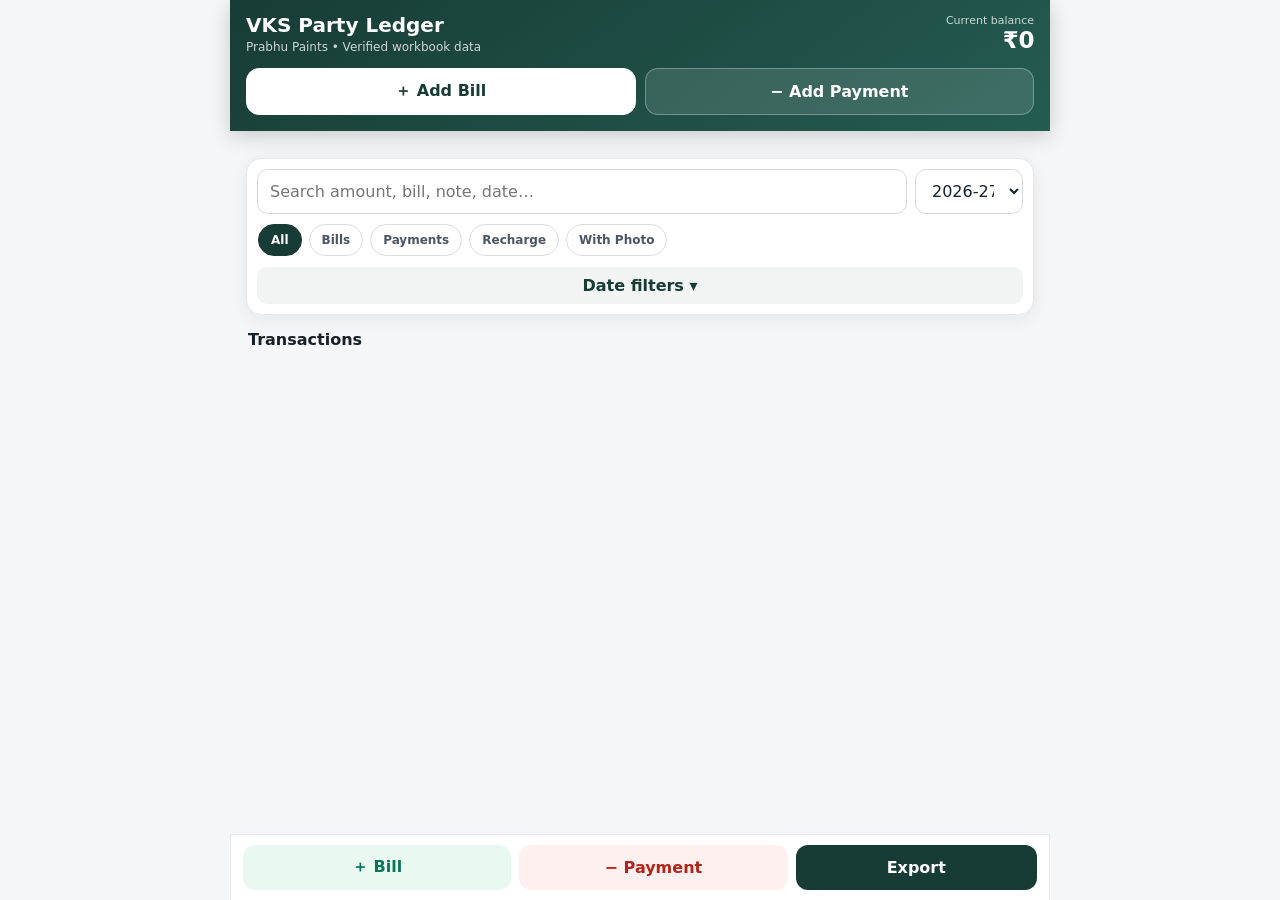
==== ledger-android/app/src/main/assets/index.html @ 8eecd275 "Add WhatsApp file export and automatic cloud backup UI" ====
<!doctype html>
<html>
<head>
<meta charset="utf-8">
<meta name="viewport" content="width=device-width,initial-scale=1,viewport-fit=cover,user-scalable=no">
<meta name="theme-color" content="#173c35">
<title>VKS Party Ledger</title>
<style>
:root{
  --brand:#173c35;--brand2:#245c51;--gold:#c29445;--bg:#f5f6f7;--card:#fff;
  --ink:#18212a;--muted:#6b7280;--line:#e5e7eb;--green:#087f5b;--red:#c92a2a;
  --blue:#2563eb;--shadow:0 4px 18px rgba(15,23,42,.07)
}
*{box-sizing:border-box;-webkit-tap-highlight-color:transparent}
html,body{margin:0;min-height:100%;background:var(--bg);color:var(--ink);font-family:system-ui,-apple-system,"Segoe UI",Roboto,Arial,sans-serif}
button,input,select,textarea{font:inherit}
button{cursor:pointer}
.app{max-width:820px;margin:0 auto;padding-bottom:92px}
.hero{position:sticky;top:0;z-index:15;background:linear-gradient(145deg,var(--brand),var(--brand2));color:#fff;padding:calc(14px + env(safe-area-inset-top)) 16px 16px;box-shadow:0 5px 20px rgba(0,0,0,.18)}
.heroTop{display:flex;justify-content:space-between;align-items:flex-start;gap:12px}
.brand{font-weight:800;font-size:20px;line-height:1.15}
.sub{font-size:12px;opacity:.78;margin-top:3px}
.heroBal{text-align:right}
.heroBal small{display:block;opacity:.76;font-size:11px}
.heroBal b{font-size:23px;letter-spacing:-.4px}
.heroActions{display:grid;grid-template-columns:1fr 1fr;gap:9px;margin-top:14px}
.quick{border:1px solid rgba(255,255,255,.3);background:rgba(255,255,255,.12);color:#fff;border-radius:13px;padding:12px;font-weight:800}
.quick.primary{background:#fff;color:var(--brand);border-color:#fff}
.main{padding:12px}
.stats{display:grid;grid-template-columns:repeat(4,1fr);gap:8px;margin-bottom:11px}
.stat{background:var(--card);border:1px solid var(--line);border-radius:14px;padding:10px;box-shadow:var(--shadow);min-width:0}
.stat small{display:block;color:var(--muted);font-size:10px;white-space:nowrap}
.stat b{display:block;margin-top:5px;font-size:14px;overflow:hidden;text-overflow:ellipsis}
.credit{color:var(--green)!important}.debit{color:var(--red)!important}
.searchBox{background:var(--card);border:1px solid var(--line);border-radius:15px;padding:10px;box-shadow:var(--shadow)}
.searchRow{display:grid;grid-template-columns:1fr 108px;gap:8px}
.input,select.input{width:100%;border:1px solid #d5d9df;background:#fff;color:var(--ink);border-radius:11px;padding:11px 12px;outline:none;min-height:44px}
.input:focus{border-color:var(--brand2);box-shadow:0 0 0 3px rgba(36,92,81,.09)}
.chips{display:flex;gap:7px;overflow:auto;padding:10px 1px 2px;scrollbar-width:none}
.chips::-webkit-scrollbar{display:none}
.chip{border:1px solid #d8dde3;background:#fff;color:#4b5563;border-radius:999px;padding:8px 12px;white-space:nowrap;font-size:12px;font-weight:700}
.chip.active{background:var(--brand);border-color:var(--brand);color:#fff}
.filterToggle{width:100%;margin-top:9px;border:0;background:#f1f4f3;color:var(--brand);padding:9px;border-radius:10px;font-weight:750}
.advanced{display:none;padding-top:9px}
.advanced.show{display:block}
.grid2{display:grid;grid-template-columns:1fr 1fr;gap:8px}
.filterFoot{display:flex;justify-content:space-between;align-items:center;margin-top:8px}
.linkBtn{border:0;background:transparent;color:var(--brand);font-weight:800;padding:6px 2px}
.sectionHead{display:flex;justify-content:space-between;align-items:end;margin:15px 2px 7px}
.sectionHead h2{margin:0;font-size:16px}
.sectionHead small{color:var(--muted)}
.entry{background:var(--card);border:1px solid var(--line);border-radius:16px;padding:13px;margin:8px 0;box-shadow:var(--shadow)}
.entryTop{display:flex;justify-content:space-between;gap:10px;align-items:flex-start}
.date{font-weight:800;font-size:13px}
.amount{font-size:18px;font-weight:900;white-space:nowrap}
.part{font-weight:750;font-size:15px;margin:7px 0 5px;word-break:break-word}
.meta{color:var(--muted);font-size:12px;line-height:1.45}
.entryFoot{display:flex;justify-content:space-between;align-items:center;gap:8px;margin-top:9px}
.badges{display:flex;gap:5px;flex-wrap:wrap}
.badge{display:inline-block;padding:4px 7px;border-radius:999px;background:#eef1f4;color:#55606c;font-size:10px;font-weight:800}
.badge.photo{background:#eef6ff;color:#1d4ed8}
.balance{font-size:12px;font-weight:850}
.entryActions{display:flex;gap:7px;margin-top:9px}
.smallBtn{flex:1;border:1px solid #d8dde3;background:#fff;border-radius:10px;padding:8px 9px;font-size:12px;font-weight:800;color:#374151}
.thumbWrap{margin-top:8px}
.thumb{display:block;width:88px;height:72px;object-fit:cover;border-radius:11px;border:1px solid var(--line)}
.empty{text-align:center;padding:38px 18px;color:var(--muted);background:#fff;border:1px dashed #d3d8de;border-radius:15px;margin-top:10px}
.bottomBar{position:fixed;z-index:20;left:50%;transform:translateX(-50%);bottom:0;width:min(820px,100%);display:grid;grid-template-columns:1fr 1fr .9fr;gap:8px;padding:10px 12px calc(10px + env(safe-area-inset-bottom));background:rgba(255,255,255,.96);backdrop-filter:blur(10px);border-top:1px solid var(--line)}
.bottomBtn{border:0;border-radius:12px;padding:12px 8px;font-weight:850}
.bottomBtn.bill{background:#eaf8f2;color:#067657}.bottomBtn.pay{background:#fff0f0;color:#b42318}.bottomBtn.tools{background:var(--brand);color:#fff}
.sheetBack{position:fixed;inset:0;background:rgba(0,0,0,.48);display:none;align-items:flex-end;z-index:40}
.sheetBack.show{display:flex}
.sheet{width:100%;max-width:620px;margin:0 auto;background:#fff;border-radius:22px 22px 0 0;max-height:92vh;overflow:auto;padding:16px 16px calc(18px + env(safe-area-inset-bottom))}
.sheetHandle{width:42px;height:5px;border-radius:999px;background:#d8dde3;margin:0 auto 12px}
.sheet h2{font-size:18px;margin:0 0 4px}.sheet p{margin:0 0 10px;color:var(--muted);font-size:12px}
label{display:block;margin:10px 0 5px;color:var(--muted);font-size:12px;font-weight:700}
.typeTabs{display:grid;grid-template-columns:repeat(4,1fr);gap:6px;margin:7px 0 2px}
.typeTab{border:1px solid #d8dde3;background:#fff;border-radius:10px;padding:9px 4px;font-size:11px;font-weight:800}
.typeTab.active{background:var(--brand);color:#fff;border-color:var(--brand)}
.photoZone{border:1px dashed #bfc8d1;border-radius:13px;padding:11px;background:#fafbfc;margin-top:5px}
.preview{display:flex;align-items:center;gap:10px;margin-top:8px}
.preview img{width:86px;height:70px;object-fit:cover;border-radius:10px}
.notice{background:#fff8dd;border:1px solid #f3dc91;color:#6b5a1b;border-radius:11px;padding:9px;font-size:11px;line-height:1.4;margin-top:10px}
.actions{display:grid;grid-template-columns:1fr 1fr;gap:8px;margin-top:14px}
.btn{border:0;border-radius:11px;padding:12px;font-weight:850}
.btn.primary{background:var(--brand);color:#fff}.btn.secondary{background:#eef2f1;color:var(--brand)}.btn.danger{background:#fff0f0;color:#b42318}
.toolGrid{display:grid;grid-template-columns:1fr 1fr;gap:9px;margin-top:12px}
.tool{border:1px solid var(--line);background:#fff;border-radius:14px;padding:13px;text-align:left}
.tool b{display:block;font-size:13px}.tool span{display:block;color:var(--muted);font-size:11px;margin-top:3px;line-height:1.35}
.photoViewer{position:fixed;inset:0;background:#000e;z-index:60;display:none;align-items:center;justify-content:center;padding:18px}
.photoViewer.show{display:flex}.photoViewer img{max-width:100%;max-height:88vh;border-radius:12px}.photoClose{position:absolute;right:14px;top:calc(14px + env(safe-area-inset-top));width:42px;height:42px;border-radius:50%;border:0;background:#fff;color:#111;font-size:20px}
.toast{position:fixed;z-index:80;left:50%;transform:translateX(-50%);bottom:90px;background:#111;color:#fff;border-radius:999px;padding:10px 14px;font-size:12px;display:none;max-width:90%;text-align:center}
@media(max-width:520px){.stats{grid-template-columns:1fr 1fr}.stat b{font-size:15px}.searchRow{grid-template-columns:1fr 102px}.typeTabs{grid-template-columns:1fr 1fr}}
@media(min-width:700px){.main{padding:16px}.sheetBack{align-items:center;justify-content:center}.sheet{border-radius:22px;max-height:86vh}.bottomBar{border-left:1px solid var(--line);border-right:1px solid var(--line)}}
@media print{
  .heroActions,.searchBox,.bottomBar,.entryActions,.thumbWrap,.sectionHead small{display:none!important}
  .hero{position:static;box-shadow:none;background:#fff;color:#000;padding:8px 0}
  .app{max-width:none;padding:0}.main{padding:0}.entry{box-shadow:none;break-inside:avoid}
  body{background:#fff}
}
</style>
</head>
<body>
<div class="app">
  <header class="hero">
    <div class="heroTop">
      <div><div class="brand">VKS Party Ledger</div><div class="sub">Prabhu Paints • Verified workbook data</div></div>
      <div class="heroBal"><small id="balanceLabel">Current balance</small><b id="heroBalance">₹0</b></div>
    </div>
    <div class="heroActions">
      <button class="quick primary" onclick="openAdd('bill')">＋ Add Bill</button>
      <button class="quick" onclick="openAdd('payment')">− Add Payment</button>
    </div>
  </header>

  <main class="main">
    <div class="stats" id="stats"></div>

    <section class="searchBox">
      <div class="searchRow">
        <input id="q" class="input" placeholder="Search amount, bill, note, date…">
        <select id="fy" class="input"></select>
      </div>
      <div class="chips" id="chips">
        <button class="chip active" data-type="all">All</button>
        <button class="chip" data-type="bill">Bills</button>
        <button class="chip" data-type="payment">Payments</button>
        <button class="chip" data-type="recharge">Recharge</button>
        <button class="chip" data-type="photos">With Photo</button>
      </div>
      <button class="filterToggle" onclick="toggleAdvanced()">Date filters ▾</button>
      <div class="advanced" id="advanced">
        <div class="grid2">
          <div><label>From date</label><input id="fromDate" class="input" type="date"></div>
          <div><label>To date</label><input id="toDate" class="input" type="date"></div>
        </div>
        <div class="filterFoot"><span class="meta">Filters affect CSV, PDF and Share Summary.</span><button class="linkBtn" onclick="clearFilters()">Clear</button></div>
      </div>
    </section>

    <div class="sectionHead"><h2>Transactions</h2><small id="resultCount"></small></div>
    <div id="list"></div>
  </main>
</div>

<nav class="bottomBar">
  <button class="bottomBtn bill" onclick="openAdd('bill')">＋ Bill</button>
  <button class="bottomBtn pay" onclick="openAdd('payment')">− Payment</button>
  <button class="bottomBtn tools" onclick="openTools()">Export</button>
</nav>

<div class="sheetBack" id="entryBack" onclick="backdropClose(event,'entryBack')">
  <div class="sheet">
    <div class="sheetHandle"></div>
    <h2 id="entryTitle">Add transaction</h2>
    <p id="entrySub">Create a new ledger entry and optionally attach a bill/payment image.</p>

    <div id="typeTabs" class="typeTabs">
      <button class="typeTab active" data-entrytype="bill" onclick="setEntryType('bill')">Bill / Credit</button>
      <button class="typeTab" data-entrytype="payment" onclick="setEntryType('payment')">Payment / Debit</button>
      <button class="typeTab" data-entrytype="recharge" onclick="setEntryType('recharge')">Recharge</button>
      <button class="typeTab" data-entrytype="other" onclick="setEntryType('other')">Other</button>
    </div>

    <div class="grid2">
      <div><label>Date</label><input id="mdate" class="input" type="date"></div>
      <div><label>Financial year</label><select id="mfy" class="input"><option>2024-25</option><option>2025-26</option><option>2026-27</option></select></div>
    </div>
    <label>Amount ₹</label><input id="mamount" class="input" inputmode="decimal" type="number" step="0.01" placeholder="0.00">
    <label>Particular / description</label><input id="mpart" class="input" placeholder="Example: Bill, Payment, Recharge">
    <div id="otherDirection" style="display:none">
      <label>Other entry is</label>
      <select id="mdir" class="input"><option value="credit">Credit / receivable</option><option value="debit">Debit / payment</option></select>
    </div>
    <label>Notes</label><textarea id="mnotes" class="input" rows="2" placeholder="Optional details"></textarea>
    <label>Bill / payment picture</label>
    <div class="photoZone">
      <input id="mphoto" type="file" accept="image/*" capture="environment">
      <div class="meta">Take a photo or choose from gallery. The image stays linked to this transaction.</div>
      <div id="photoPreview"></div>
    </div>
    <div class="notice" id="sourceNotice">Imported workbook rows stay read-only. You can attach or replace their picture without changing source amounts.</div>
    <div class="actions" id="entryActions">
      <button class="btn secondary" onclick="closeEntry()">Cancel</button>
      <button class="btn primary" onclick="saveEntry()">Save</button>
    </div>
    <button id="deleteBtn" class="btn danger" style="width:100%;margin-top:8px;display:none" onclick="deleteEntry()">Delete app-added entry</button>
  </div>
</div>

<div class="sheetBack" id="toolsBack" onclick="backdropClose(event,'toolsBack')">
  <div class="sheet">
    <div class="sheetHandle"></div>
    <h2>Backup & Export</h2>
    <p>Exports use Android's native save dialog, so you choose exactly where the file is stored.</p>
    <div id="cloudCard" style="background:#eef7f3;border:1px solid #cde5da;border-radius:14px;padding:12px;margin-top:11px">
      <div style="display:flex;justify-content:space-between;gap:10px;align-items:center">
        <div><b style="font-size:13px">Automatic Cloud Backup</b><div class="meta" id="cloudStatus">Checking cloud folder…</div></div>
        <span class="badge" id="cloudBadge">OFF</span>
      </div>
      <div class="actions" style="margin-top:9px">
        <button class="btn secondary" onclick="connectCloud()">Choose Cloud Folder</button>
        <button class="btn primary" onclick="cloudBackupNow()">Backup Now</button>
      </div>
      <div class="meta" style="margin-top:7px">Choose Google Drive, OneDrive, Dropbox, or another Android cloud provider. After setup, app-added entries and bill photos are backed up automatically.</div>
    </div>
    <div class="toolGrid">
      <button class="tool" onclick="exportBackup()"><b>Save JSON Backup</b><span>Save a complete local backup with pictures.</span></button>
      <button class="tool" onclick="exportCsv()"><b>Save CSV</b><span>Current filtered ledger for Excel or Sheets.</span></button>
      <button class="tool" onclick="shareBackupWhatsApp()"><b>WhatsApp Backup</b><span>Send the JSON backup as a WhatsApp file attachment.</span></button>
      <button class="tool" onclick="shareCsvWhatsApp()"><b>WhatsApp CSV</b><span>Send the filtered ledger as a CSV attachment.</span></button>
      <button class="tool" onclick="restoreBackup()"><b>Restore Backup</b><span>Restore user-added entries and pictures from JSON.</span></button>
      <button class="tool" onclick="printLedger()"><b>Print / Save PDF</b><span>Android print dialog; choose “Save as PDF”.</span></button>
      <button class="tool" onclick="shareSummaryWhatsApp()"><b>WhatsApp Summary</b><span>Send current ledger totals directly to WhatsApp.</span></button>
      <button class="tool" onclick="shareSummary()"><b>Android Share</b><span>Share current totals through any supported app.</span></button>
      <button class="tool" onclick="showIssues()"><b>Data Flags</b><span>Review blank or questionable source dates.</span></button>
    </div>
    <button class="btn secondary" style="width:100%;margin-top:12px" onclick="closeTools()">Close</button>
  </div>
</div>

<div class="photoViewer" id="photoViewer" onclick="closePhoto()"><button class="photoClose" onclick="closePhoto()">×</button><img id="fullPhoto"></div>
<div class="toast" id="toast"></div>
<input id="backupInput" type="file" accept=".json,application/json" style="display:none">

<script src="ledger_data.js"></script>
<script>
var KEY='vks_user_entries_v2', OLD_KEY='vks_user_entries_v1', IMG='vks_images_v1';
var activeType='all', editId=null, entryType='bill', pendingPhoto=null;

function safeParse(s,fallback){try{return JSON.parse(s)}catch(e){return fallback}}
function migrate(){
  if(!localStorage.getItem(KEY) && localStorage.getItem(OLD_KEY)){
    var old=safeParse(localStorage.getItem(OLD_KEY),[]);
    for(var i=0;i<old.length;i++){if(!old[i].createdAt)old[i].createdAt=Date.now()+i}
    localStorage.setItem(KEY,JSON.stringify(old));
  }
}
function user(){return safeParse(localStorage.getItem(KEY),[])}
function saveUser(x){localStorage.setItem(KEY,JSON.stringify(x));scheduleCloudBackup()}
function imgs(){return safeParse(localStorage.getItem(IMG),{})}
function saveImgs(x){try{localStorage.setItem(IMG,JSON.stringify(x));scheduleCloudBackup();return true}catch(e){notify('Photo storage is full. Export a backup, then remove older pictures.');return false}}
function money(n){return n==null?'—':'₹'+Number(n).toLocaleString('en-IN',{minimumFractionDigits:0,maximumFractionDigits:2})}
function today(){return new Date().toISOString().slice(0,10)}
function esc(s){return String(s||'').replace(/[&<>"']/g,function(c){return {'&':'&amp;','<':'&lt;','>':'&gt;','"':'&quot;',"'":'&#39;'}[c]})}
function allWithBalances(){
  var out=SOURCE_LEDGER.slice();
  var u=user();
  var fys=['2024-25','2025-26','2026-27'];
  for(var f=0;f<fys.length;f++){
    var fyName=fys[f], base=0;
    for(var i=SOURCE_LEDGER.length-1;i>=0;i--){if(SOURCE_LEDGER[i].fy===fyName){base=Number(SOURCE_LEDGER[i].balance)||0;break}}
    var fyUsers=u.filter(function(x){return x.fy===fyName});
    for(var j=0;j<fyUsers.length;j++){
      var x=Object.assign({},fyUsers[j]);
      base += (Number(x.credit)||0)-(Number(x.debit)||0);
      x.balance=base;
      out.push(x);
    }
  }
  return out;
}
function classify(x){
  var p=(x.particular||'').toLowerCase();
  if(p.indexOf('recharge')>=0 || p.indexOf('recharg')>=0)return 'recharge';
  if(x.credit!=null && x.debit==null)return 'bill';
  if(x.debit!=null && x.credit==null)return 'payment';
  if(p.indexOf('payment')>=0 || p.indexOf('payement')>=0)return 'payment';
  if(p.indexOf('bill')>=0)return 'bill';
  return 'other';
}
function filtered(){
  var arr=allWithBalances(), f=fy.value, s=q.value.trim().toLowerCase(), from=fromDate.value, to=toDate.value, im=imgs();
  if(f!=='All')arr=arr.filter(function(x){return x.fy===f});
  if(activeType==='photos')arr=arr.filter(function(x){return !!im[x.id]});
  else if(activeType!=='all')arr=arr.filter(function(x){return classify(x)===activeType});
  if(s)arr=arr.filter(function(x){
    return ((x.date||'')+' '+(x.particular||'')+' '+(x.notes||'')+' '+(x.credit||'')+' '+(x.debit||'')+' '+(x.balance||'')).toLowerCase().indexOf(s)>=0
  });
  if(from)arr=arr.filter(function(x){return x.date && x.date>=from});
  if(to)arr=arr.filter(function(x){return x.date && x.date<=to});
  return arr;
}
function totals(arr){
  var cr=0,dr=0;
  for(var i=0;i<arr.length;i++){cr+=Number(arr[i].credit)||0;dr+=Number(arr[i].debit)||0}
  return {cr:cr,dr:dr,bal:cr-dr}
}
function currentFyBalance(fyName){
  var arr=allWithBalances().filter(function(x){return x.fy===fyName});
  if(!arr.length)return 0;
  return Number(arr[arr.length-1].balance)||0;
}
function init(){
  migrate();
  ['All','2026-27','2025-26','2024-25'].forEach(function(x){var o=document.createElement('option');o.textContent=x;fy.appendChild(o)});
  fy.value='2026-27';
  fy.onchange=render;q.oninput=render;fromDate.onchange=render;toDate.onchange=render;mphoto.onchange=readPhoto;
  document.querySelectorAll('.chip').forEach(function(b){b.onclick=function(){activeType=b.getAttribute('data-type');document.querySelectorAll('.chip').forEach(function(x){x.classList.remove('active')});b.classList.add('active');render()}});
  backupInput.onchange=function(e){var file=e.target.files[0];if(!file)return;var r=new FileReader();r.onload=function(){restoreBackupFromNative(r.result)};r.readAsText(file)};
  render();updateCloudStatus();
}
function render(){
  var arr=filtered(), t=totals(arr), selected=fy.value, current= selected==='All' ? currentFyBalance('2026-27') : currentFyBalance(selected);
  heroBalance.textContent=money(current);balanceLabel.textContent=selected==='All'?'2026-27 current balance':selected+' current balance';
  stats.innerHTML=
    '<div class="stat"><small>Transactions</small><b>'+arr.length+'</b></div>'+
    '<div class="stat"><small>Credit</small><b class="credit">'+money(t.cr)+'</b></div>'+
    '<div class="stat"><small>Debit</small><b class="debit">'+money(t.dr)+'</b></div>'+
    '<div class="stat"><small>Filtered net</small><b>'+money(t.bal)+'</b></div>';
  resultCount.textContent=arr.length+' shown';
  var im=imgs();
  if(!arr.length){list.innerHTML='<div class="empty">No transactions match these filters.</div>';return}
  var html='';
  for(var i=arr.length-1;i>=0;i--){
    var x=arr[i], isCredit=x.credit!=null && x.debit==null, isDebit=x.debit!=null && x.credit==null;
    var amt=isCredit?Number(x.credit):isDebit?Number(x.debit):(Number(x.credit)||0)-(Number(x.debit)||0);
    var cls=isCredit?'credit':isDebit?'debit':'';
    var sign=isCredit?'+ ':isDebit?'− ':'';
    var hasPhoto=!!im[x.id], source=x.source==='Imported XLSX';
    html+='<article class="entry">'+
      '<div class="entryTop"><div><div class="date">'+esc(x.date||'Date not entered')+'</div><div class="meta">'+esc(classify(x).toUpperCase())+'</div></div><div class="amount '+cls+'">'+sign+money(Math.abs(amt))+'</div></div>'+
      '<div class="part">'+esc(x.particular)+'</div>'+
      (x.notes?'<div class="meta">'+esc(x.notes)+'</div>':'')+
      (hasPhoto?'<div class="thumbWrap"><img class="thumb" src="'+im[x.id]+'" onclick="openPhoto(this.src)"></div>':'')+
      '<div class="entryFoot"><div class="badges"><span class="badge">'+esc(x.fy)+'</span><span class="badge">'+(source?'SOURCE':'APP')+'</span>'+(hasPhoto?'<span class="badge photo">PHOTO</span>':'')+'</div><div class="balance">Bal '+money(x.balance)+'</div></div>'+
      '<div class="entryActions"><button class="smallBtn" onclick="openEntry(\''+x.id+'\')">'+(hasPhoto?'View / Edit':'Add photo / Details')+'</button></div>'+
      '</article>';
  }
  list.innerHTML=html;
}
function toggleAdvanced(){advanced.classList.toggle('show')}
function clearFilters(){q.value='';fromDate.value='';toDate.value='';activeType='all';document.querySelectorAll('.chip').forEach(function(x){x.classList.toggle('active',x.getAttribute('data-type')==='all')});render()}
function backdropClose(e,id){if(e.target.id===id){if(id==='entryBack')closeEntry();else closeTools()}}
function setEntryType(t){
  entryType=t;
  document.querySelectorAll('.typeTab').forEach(function(x){x.classList.toggle('active',x.getAttribute('data-entrytype')===t)});
  otherDirection.style.display=t==='other'?'block':'none';
  if(!editId){
    if(t==='bill')mpart.value='BILL';
    else if(t==='payment')mpart.value='PAYMENT';
    else if(t==='recharge')mpart.value='RECHARGE';
  }
}
function openAdd(t){
  editId=null;pendingPhoto=null;entryTitle.textContent=t==='payment'?'Add Payment':'Add Bill';entrySub.textContent='Create a new ledger entry and optionally attach a picture.';
  [mdate,mfy,mamount,mpart,mdir,mnotes].forEach(function(el){el.disabled=false});
  typeTabs.style.display='grid';deleteBtn.style.display='none';sourceNotice.style.display='none';
  mdate.value=today();mfy.value=fy.value==='All'?'2026-27':fy.value;mamount.value='';mnotes.value='';mphoto.value='';photoPreview.innerHTML='';
  setEntryType(t||'bill');
  entryBack.classList.add('show');
  setTimeout(function(){mamount.focus()},180);
}
function openEntry(id){
  var x=allWithBalances().find(function(z){return z.id===id});if(!x)return;
  editId=id;pendingPhoto=null;var source=x.source==='Imported XLSX';
  entryTitle.textContent=source?'Source transaction':'Edit transaction';
  entrySub.textContent=source?'Source amount/date are locked; picture can still be attached.':'Edit your app-added transaction.';
  mdate.value=x.date||'';mfy.value=x.fy;mamount.value=(x.credit!=null?x.credit:x.debit!=null?x.debit:'');mpart.value=x.particular||'';mnotes.value=x.notes||'';
  entryType=classify(x);if(entryType==='other')mdir.value=x.credit!=null?'credit':'debit';
  setEntryType(entryType);
  typeTabs.style.display=source?'none':'grid';
  [mdate,mfy,mamount,mpart,mdir,mnotes].forEach(function(el){el.disabled=source});
  deleteBtn.style.display=source?'none':'block';sourceNotice.style.display=source?'block':'none';
  mphoto.value='';
  var im=imgs()[id];
  photoPreview.innerHTML=im?'<div class="preview"><img src="'+im+'" onclick="openPhoto(this.src)"><button class="smallBtn" onclick="removePhoto()" type="button">Remove picture</button></div>':'';
  entryBack.classList.add('show');
}
function closeEntry(){entryBack.classList.remove('show');[mdate,mfy,mamount,mpart,mdir,mnotes].forEach(function(el){el.disabled=false})}
function readPhoto(e){var f=e.target.files[0];if(!f)return;var r=new FileReader();r.onload=function(){compress(r.result)};r.readAsDataURL(f)}
function compress(src){
  var im=new Image();im.onload=function(){
    var max=1100,scale=Math.min(1,max/Math.max(im.width,im.height)),c=document.createElement('canvas');
    c.width=Math.max(1,Math.round(im.width*scale));c.height=Math.max(1,Math.round(im.height*scale));c.getContext('2d').drawImage(im,0,0,c.width,c.height);
    pendingPhoto=c.toDataURL('image/jpeg',.7);
    photoPreview.innerHTML='<div class="preview"><img src="'+pendingPhoto+'" onclick="openPhoto(this.src)"><span class="meta">Ready to save</span></div>';
  };im.src=src
}
function removePhoto(){
  if(!editId){pendingPhoto=null;photoPreview.innerHTML='';mphoto.value='';return}
  if(!confirm('Remove the attached picture from this transaction?'))return;
  var m=imgs();delete m[editId];saveImgs(m);pendingPhoto=null;photoPreview.innerHTML='';mphoto.value='';render();notify('Picture removed');
}
function saveEntry(){
  var source=SOURCE_LEDGER.find(function(x){return x.id===editId});
  if(source){
    if(pendingPhoto){var sm=imgs();sm[source.id]=pendingPhoto;if(!saveImgs(sm))return}
    closeEntry();render();notify('Picture linked to source transaction');return
  }
  var amt=Number(mamount.value);
  if(!amt || amt<0){notify('Enter a valid amount');mamount.focus();return}
  var credit=null,debit=null;
  if(entryType==='bill')credit=amt;
  else if(entryType==='payment' || entryType==='recharge')debit=amt;
  else if(mdir.value==='credit')credit=amt; else debit=amt;
  var u=user(), id=editId || ('user-'+Date.now());
  var rec={id:id,fy:mfy.value,date:mdate.value,particular:mpart.value.trim()||(credit!=null?'BILL':'PAYMENT'),credit:credit,debit:debit,balance:null,notes:mnotes.value.trim(),sourceRow:null,source:'User entry',createdAt:Date.now()};
  var pos=u.findIndex(function(x){return x.id===id});if(pos>=0){rec.createdAt=u[pos].createdAt||Date.now();u[pos]=rec}else u.push(rec);
  saveUser(u);
  if(pendingPhoto){var m=imgs();m[id]=pendingPhoto;if(!saveImgs(m))return}
  closeEntry();render();notify(pos>=0?'Transaction updated':'Transaction added');
}
function deleteEntry(){
  if(!editId || !confirm('Delete this app-added transaction? This cannot be undone.'))return;
  var u=user().filter(function(x){return x.id!==editId});saveUser(u);var m=imgs();delete m[editId];saveImgs(m);closeEntry();render();notify('Transaction deleted')
}
function openTools(){toolsBack.classList.add('show');updateCloudStatus()}function closeTools(){toolsBack.classList.remove('show')}
function fileSave(content,mime,name){
  if(window.AndroidApp && AndroidApp.saveFile){AndroidApp.saveFile(content,mime,name);return}
  var blob=new Blob([content],{type:mime}),a=document.createElement('a');a.href=URL.createObjectURL(blob);a.download=name;a.click();setTimeout(function(){URL.revokeObjectURL(a.href)},1000)
}
function backupPayload(){
  return {app:'VKS Party Ledger',version:'1.3.0',exportedAt:new Date().toISOString(),sourceStats:SOURCE_STATS,userEntries:user(),images:imgs()}
}
function backupText(){return JSON.stringify(backupPayload(),null,2)}
function exportBackup(){
  fileSave(backupText(),'application/json','VKS_Ledger_Backup_'+today()+'.json');closeTools()
}
function csvCell(v){var s=String(v==null?'':v);return '"'+s.replace(/"/g,'""')+'"'}
function csvText(){
  var arr=filtered(), rows=[['Date','FY','Particular','Credit','Debit','Balance','Notes','Source']];
  for(var i=0;i<arr.length;i++){var x=arr[i];rows.push([x.date,x.fy,x.particular,x.credit,x.debit,x.balance,x.notes,x.source])}
  return '\uFEFF'+rows.map(function(r){return r.map(csvCell).join(',')}).join('\r\n')
}
function exportCsv(){
  fileSave(csvText(),'text/csv','VKS_Ledger_'+(fy.value==='All'?'All':fy.value)+'_'+today()+'.csv');closeTools()
}
function shareNativeFile(content,mime,name,whatsappOnly){
  if(window.AndroidApp&&AndroidApp.shareFile){AndroidApp.shareFile(content,mime,name,!!whatsappOnly);return true}
  return false
}
function shareBackupWhatsApp(){
  if(!shareNativeFile(backupText(),'application/json','VKS_Ledger_Backup_'+today()+'.json',true))notify('WhatsApp file sharing needs the Android APK');
  closeTools()
}
function shareCsvWhatsApp(){
  if(!shareNativeFile(csvText(),'text/csv','VKS_Ledger_'+(fy.value==='All'?'All':fy.value)+'_'+today()+'.csv',true))notify('WhatsApp file sharing needs the Android APK');
  closeTools()
}
function restoreBackup(){
  if(window.AndroidApp && AndroidApp.pickBackup){AndroidApp.pickBackup()}else backupInput.click();
  closeTools()
}
function restoreBackupFromNative(text){
  var p=safeParse(text,null);
  if(!p || !Array.isArray(p.userEntries)){notify('This is not a valid VKS Ledger backup');return}
  if(!confirm('Restore '+p.userEntries.length+' app-added transaction(s)? Current app-added data will be replaced.'))return;
  saveUser(p.userEntries);if(p.images && typeof p.images==='object')saveImgs(p.images);render();notify('Backup restored successfully')
}
function printLedger(){closeTools();setTimeout(function(){if(window.AndroidApp&&AndroidApp.printPage)AndroidApp.printPage();else window.print()},150)}
function summaryText(){
  var arr=filtered(),t=totals(arr),label=fy.value==='All'?'All years':fy.value;
  return 'VKS Party Ledger — '+label+'\nTransactions: '+arr.length+'\nCredit: '+money(t.cr)+'\nDebit: '+money(t.dr)+'\nNet: '+money(t.bal)+'\nCurrent balance: '+money(fy.value==='All'?currentFyBalance('2026-27'):currentFyBalance(fy.value))
}
function shareSummary(){
  var text=summaryText();
  if(window.AndroidApp&&AndroidApp.shareText)AndroidApp.shareText(text);else if(navigator.share)navigator.share({text:text});else notify(text);
  closeTools()
}
function shareSummaryWhatsApp(){
  var text=summaryText();
  if(window.AndroidApp&&AndroidApp.shareTextWhatsApp)AndroidApp.shareTextWhatsApp(text);else if(navigator.share)navigator.share({text:text});else notify(text);
  closeTools()
}
function cloudConnected(){
  try{return !!(window.AndroidApp&&AndroidApp.cloudFolderStatus&&AndroidApp.cloudFolderStatus())}catch(e){return false}
}
function updateCloudStatus(){
  var on=cloudConnected();
  if(typeof cloudStatus!=='undefined'){cloudStatus.textContent=on?'Cloud folder connected • automatic backup ON':'Not connected — choose a Google Drive / OneDrive / Dropbox folder';cloudBadge.textContent=on?'ON':'OFF';cloudBadge.style.background=on?'#d9f7e9':'#eef1f4';cloudBadge.style.color=on?'#087f5b':'#55606c'}
}
function connectCloud(){
  if(window.AndroidApp&&AndroidApp.chooseCloudFolder)AndroidApp.chooseCloudFolder();else notify('Cloud folder selection requires the Android APK')
}
function cloudFolderSelected(){updateCloudStatus();setTimeout(cloudBackupNow,250)}
function cloudBackupNow(){
  if(!cloudConnected()){notify('Choose a cloud backup folder first');return}
  if(window.AndroidApp&&AndroidApp.cloudBackup)AndroidApp.cloudBackup(backupText())
}
function cloudBackupFinished(ok){updateCloudStatus();if(!ok)notify('Cloud backup failed. Please choose the folder again.')}
function scheduleCloudBackup(){
  clearTimeout(window._cloudTimer);
  if(!cloudConnected())return;
  window._cloudTimer=setTimeout(function(){if(window.AndroidApp&&AndroidApp.cloudBackup)AndroidApp.cloudBackup(backupText())},900)
}
function showIssues(){
  var flags=SOURCE_LEDGER.filter(function(x){
    if(!x.date)return true;
    if(x.fy==='2025-26' && (x.date.indexOf('1900-')===0 || x.date.indexOf('2026-08')===0 || x.date.indexOf('2026-09')===0 || x.date.indexOf('2026-10')===0 || x.date.indexOf('2026-12')===0))return true;
    return false
  });
  alert(flags.length+' source transaction(s) have blank or questionable dates in the original workbook. The app preserves them instead of guessing.\n\n'+flags.slice(0,14).map(function(x){return x.fy+' row '+x.sourceRow+' — '+(x.date||'blank date')+' — '+x.particular}).join('\n'));
}
function openPhoto(src){fullPhoto.src=src;photoViewer.classList.add('show')}function closePhoto(){photoViewer.classList.remove('show');fullPhoto.src=''}
function notify(msg){
  if(window.AndroidApp&&AndroidApp.toast){AndroidApp.toast(msg);return}
  toast.textContent=msg;toast.style.display='block';clearTimeout(window._toastTimer);window._toastTimer=setTimeout(function(){toast.style.display='none'},2200)
}
init();
</script>
</body>
</html>
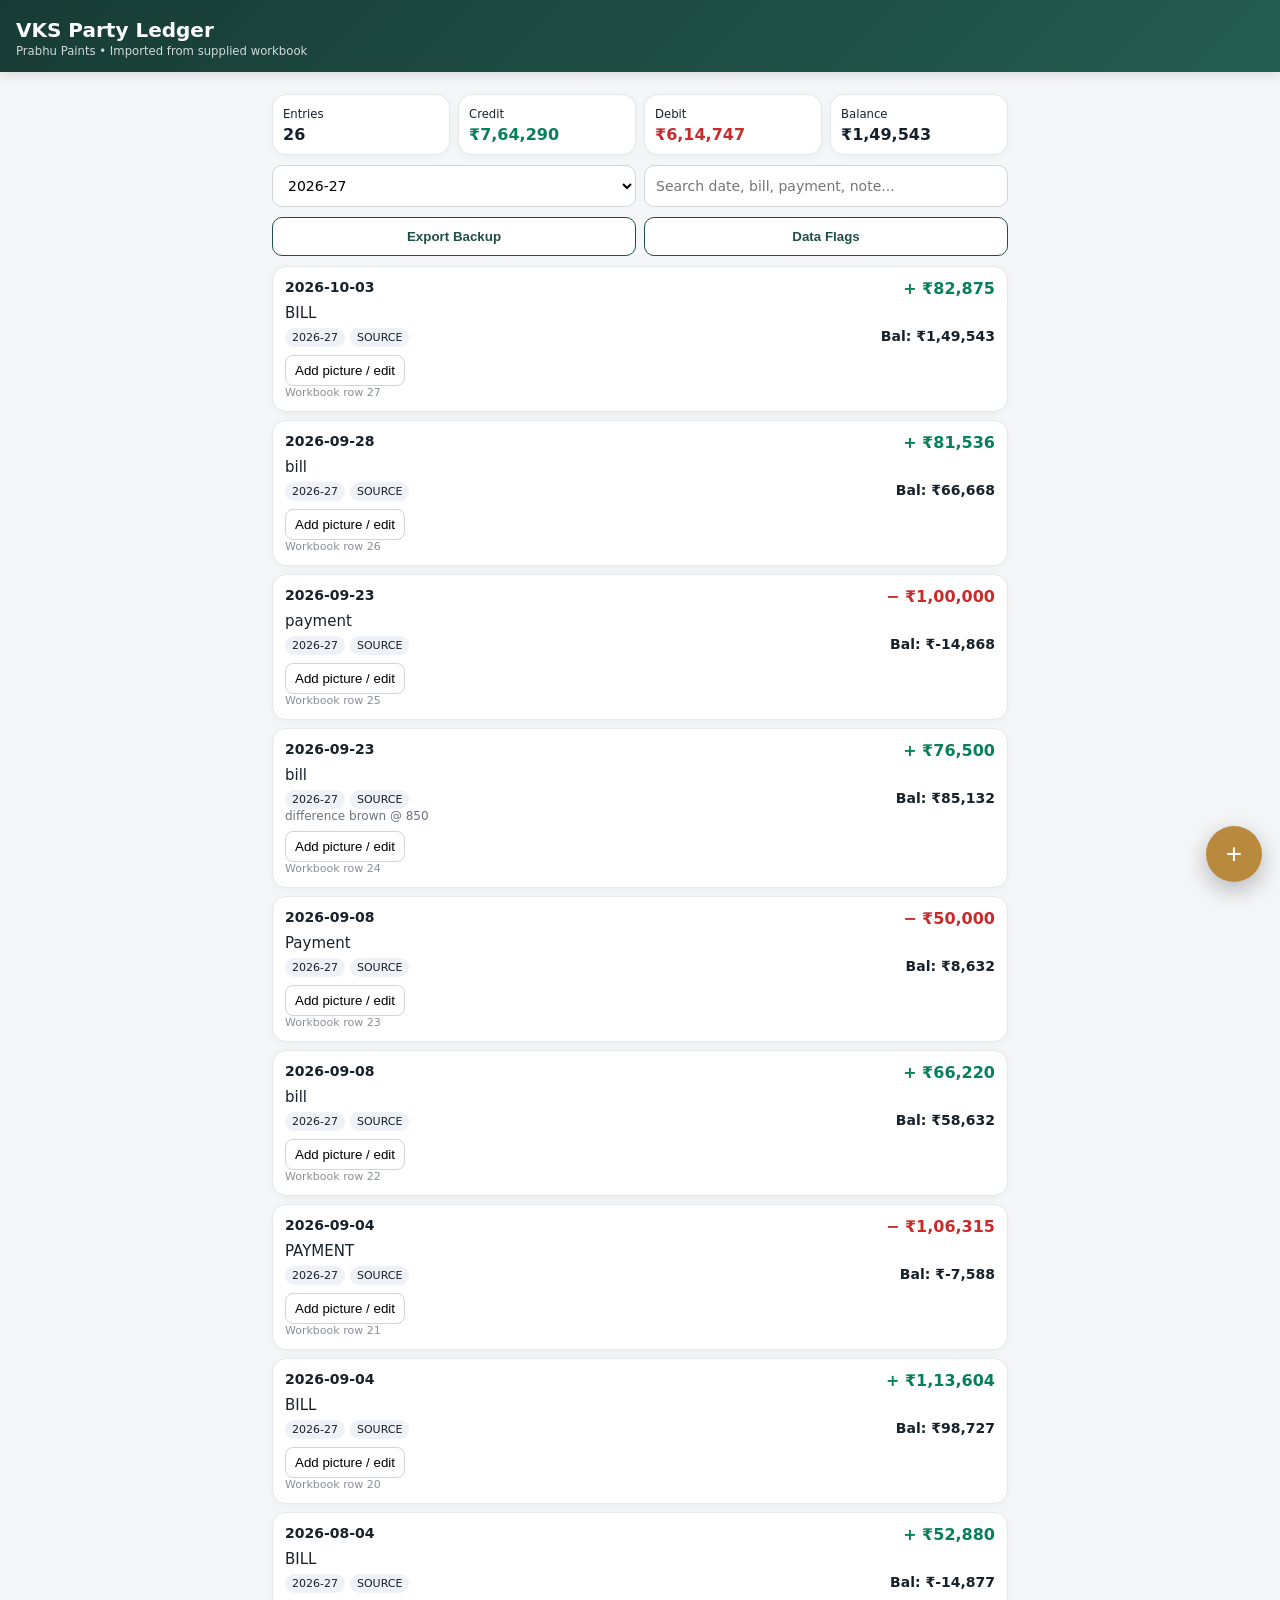
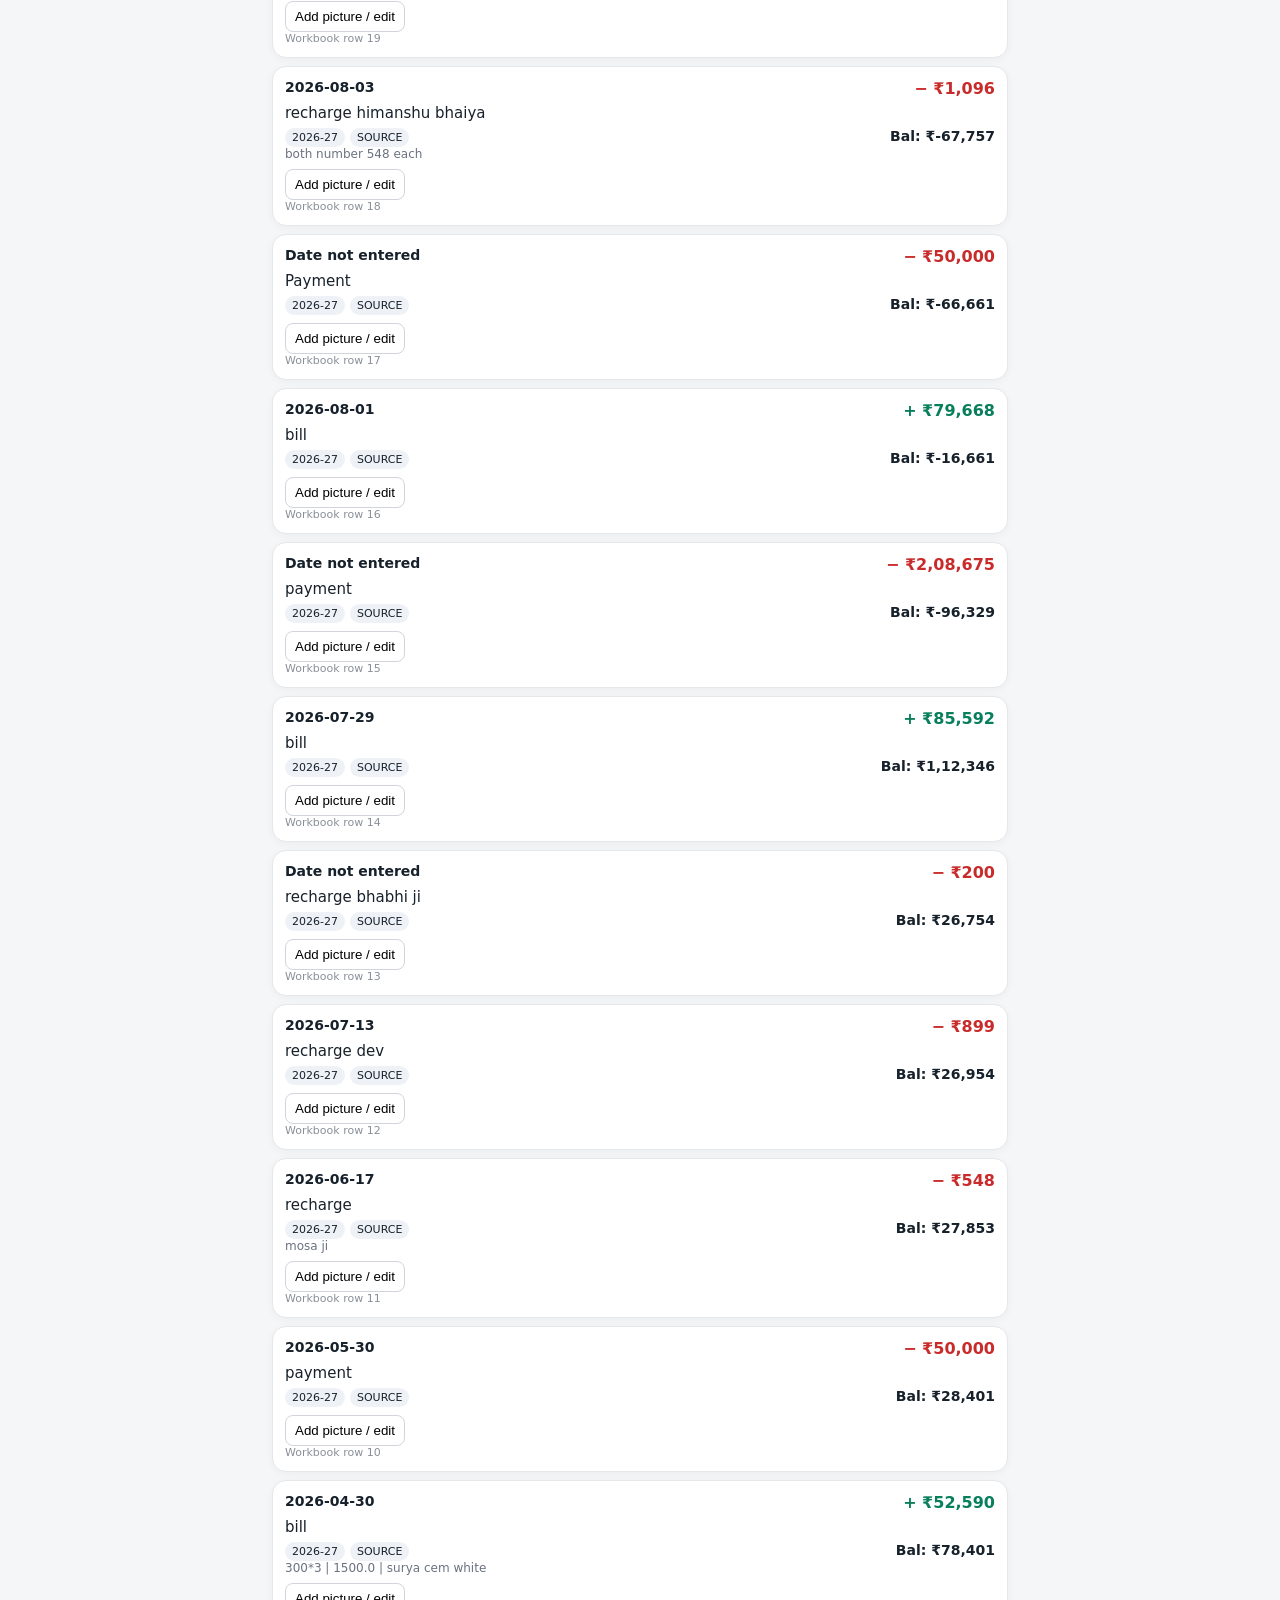
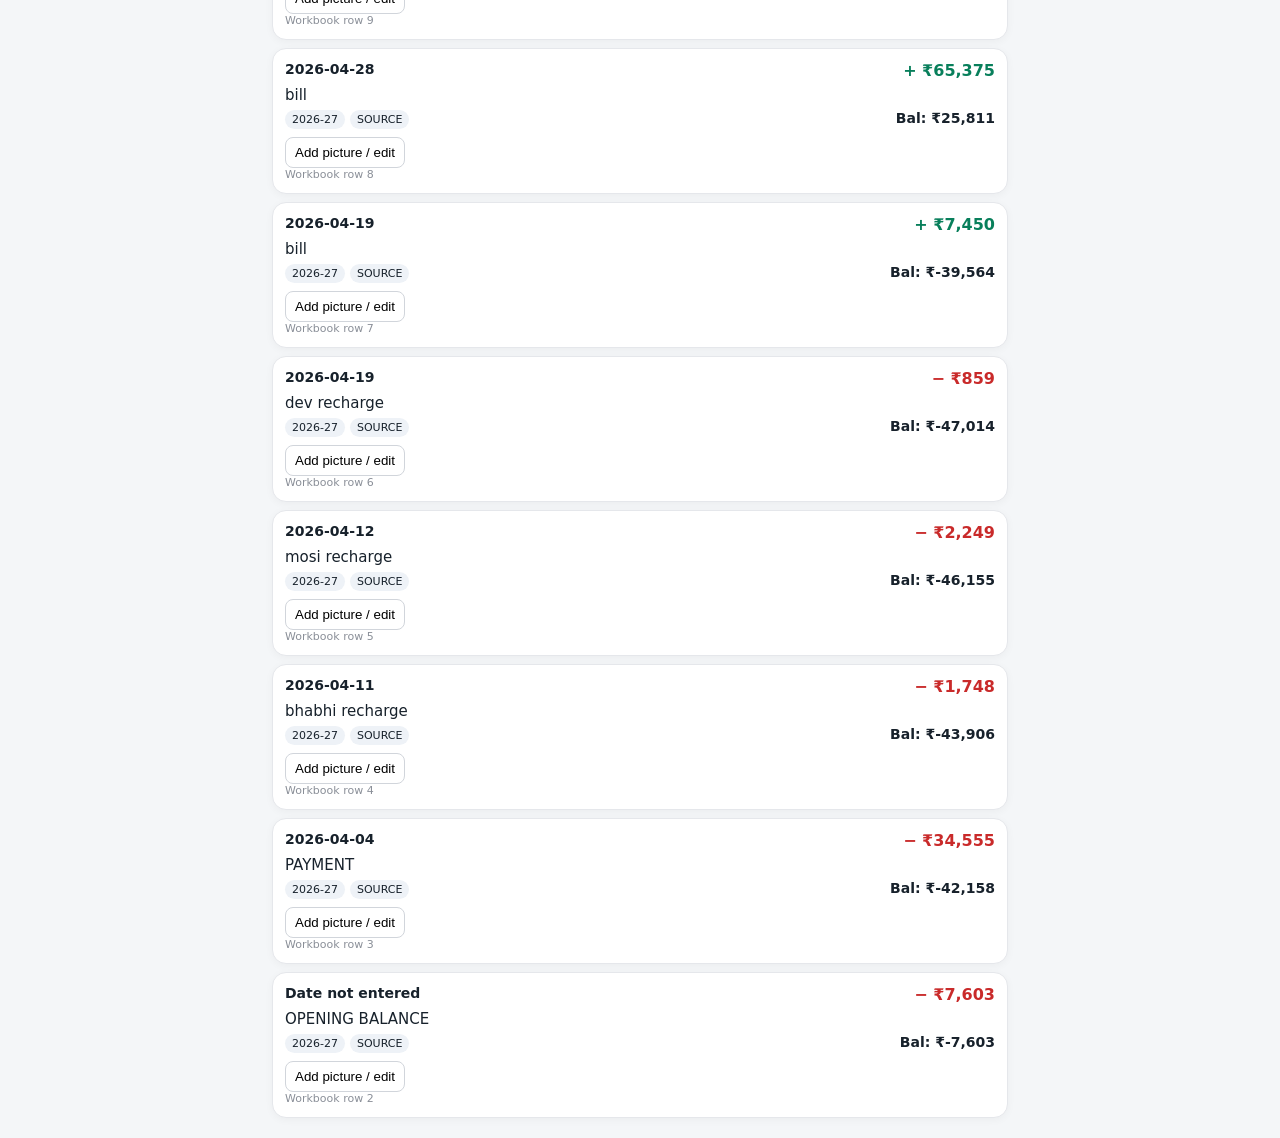
==== commit 1c0f0a53: "Restore exact v1.1 UI and fix Export Backup" ====
--- a/ledger-android/app/src/main/assets/index.html
+++ b/ledger-android/app/src/main/assets/index.html
@@ -1,503 +1,25 @@
-<!doctype html>
-<html>
-<head>
-<meta charset="utf-8">
-<meta name="viewport" content="width=device-width,initial-scale=1,viewport-fit=cover,user-scalable=no">
-<meta name="theme-color" content="#173c35">
-<title>VKS Party Ledger</title>
+<!doctype html><html><head><meta name="viewport" content="width=device-width,initial-scale=1,viewport-fit=cover"><meta charset="utf-8"><title>VKS Party Ledger</title>
 <style>
-:root{
-  --brand:#173c35;--brand2:#245c51;--gold:#c29445;--bg:#f5f6f7;--card:#fff;
-  --ink:#18212a;--muted:#6b7280;--line:#e5e7eb;--green:#087f5b;--red:#c92a2a;
-  --blue:#2563eb;--shadow:0 4px 18px rgba(15,23,42,.07)
-}
-*{box-sizing:border-box;-webkit-tap-highlight-color:transparent}
-html,body{margin:0;min-height:100%;background:var(--bg);color:var(--ink);font-family:system-ui,-apple-system,"Segoe UI",Roboto,Arial,sans-serif}
-button,input,select,textarea{font:inherit}
-button{cursor:pointer}
-.app{max-width:820px;margin:0 auto;padding-bottom:92px}
-.hero{position:sticky;top:0;z-index:15;background:linear-gradient(145deg,var(--brand),var(--brand2));color:#fff;padding:calc(14px + env(safe-area-inset-top)) 16px 16px;box-shadow:0 5px 20px rgba(0,0,0,.18)}
-.heroTop{display:flex;justify-content:space-between;align-items:flex-start;gap:12px}
-.brand{font-weight:800;font-size:20px;line-height:1.15}
-.sub{font-size:12px;opacity:.78;margin-top:3px}
-.heroBal{text-align:right}
-.heroBal small{display:block;opacity:.76;font-size:11px}
-.heroBal b{font-size:23px;letter-spacing:-.4px}
-.heroActions{display:grid;grid-template-columns:1fr 1fr;gap:9px;margin-top:14px}
-.quick{border:1px solid rgba(255,255,255,.3);background:rgba(255,255,255,.12);color:#fff;border-radius:13px;padding:12px;font-weight:800}
-.quick.primary{background:#fff;color:var(--brand);border-color:#fff}
-.main{padding:12px}
-.stats{display:grid;grid-template-columns:repeat(4,1fr);gap:8px;margin-bottom:11px}
-.stat{background:var(--card);border:1px solid var(--line);border-radius:14px;padding:10px;box-shadow:var(--shadow);min-width:0}
-.stat small{display:block;color:var(--muted);font-size:10px;white-space:nowrap}
-.stat b{display:block;margin-top:5px;font-size:14px;overflow:hidden;text-overflow:ellipsis}
-.credit{color:var(--green)!important}.debit{color:var(--red)!important}
-.searchBox{background:var(--card);border:1px solid var(--line);border-radius:15px;padding:10px;box-shadow:var(--shadow)}
-.searchRow{display:grid;grid-template-columns:1fr 108px;gap:8px}
-.input,select.input{width:100%;border:1px solid #d5d9df;background:#fff;color:var(--ink);border-radius:11px;padding:11px 12px;outline:none;min-height:44px}
-.input:focus{border-color:var(--brand2);box-shadow:0 0 0 3px rgba(36,92,81,.09)}
-.chips{display:flex;gap:7px;overflow:auto;padding:10px 1px 2px;scrollbar-width:none}
-.chips::-webkit-scrollbar{display:none}
-.chip{border:1px solid #d8dde3;background:#fff;color:#4b5563;border-radius:999px;padding:8px 12px;white-space:nowrap;font-size:12px;font-weight:700}
-.chip.active{background:var(--brand);border-color:var(--brand);color:#fff}
-.filterToggle{width:100%;margin-top:9px;border:0;background:#f1f4f3;color:var(--brand);padding:9px;border-radius:10px;font-weight:750}
-.advanced{display:none;padding-top:9px}
-.advanced.show{display:block}
-.grid2{display:grid;grid-template-columns:1fr 1fr;gap:8px}
-.filterFoot{display:flex;justify-content:space-between;align-items:center;margin-top:8px}
-.linkBtn{border:0;background:transparent;color:var(--brand);font-weight:800;padding:6px 2px}
-.sectionHead{display:flex;justify-content:space-between;align-items:end;margin:15px 2px 7px}
-.sectionHead h2{margin:0;font-size:16px}
-.sectionHead small{color:var(--muted)}
-.entry{background:var(--card);border:1px solid var(--line);border-radius:16px;padding:13px;margin:8px 0;box-shadow:var(--shadow)}
-.entryTop{display:flex;justify-content:space-between;gap:10px;align-items:flex-start}
-.date{font-weight:800;font-size:13px}
-.amount{font-size:18px;font-weight:900;white-space:nowrap}
-.part{font-weight:750;font-size:15px;margin:7px 0 5px;word-break:break-word}
-.meta{color:var(--muted);font-size:12px;line-height:1.45}
-.entryFoot{display:flex;justify-content:space-between;align-items:center;gap:8px;margin-top:9px}
-.badges{display:flex;gap:5px;flex-wrap:wrap}
-.badge{display:inline-block;padding:4px 7px;border-radius:999px;background:#eef1f4;color:#55606c;font-size:10px;font-weight:800}
-.badge.photo{background:#eef6ff;color:#1d4ed8}
-.balance{font-size:12px;font-weight:850}
-.entryActions{display:flex;gap:7px;margin-top:9px}
-.smallBtn{flex:1;border:1px solid #d8dde3;background:#fff;border-radius:10px;padding:8px 9px;font-size:12px;font-weight:800;color:#374151}
-.thumbWrap{margin-top:8px}
-.thumb{display:block;width:88px;height:72px;object-fit:cover;border-radius:11px;border:1px solid var(--line)}
-.empty{text-align:center;padding:38px 18px;color:var(--muted);background:#fff;border:1px dashed #d3d8de;border-radius:15px;margin-top:10px}
-.bottomBar{position:fixed;z-index:20;left:50%;transform:translateX(-50%);bottom:0;width:min(820px,100%);display:grid;grid-template-columns:1fr 1fr .9fr;gap:8px;padding:10px 12px calc(10px + env(safe-area-inset-bottom));background:rgba(255,255,255,.96);backdrop-filter:blur(10px);border-top:1px solid var(--line)}
-.bottomBtn{border:0;border-radius:12px;padding:12px 8px;font-weight:850}
-.bottomBtn.bill{background:#eaf8f2;color:#067657}.bottomBtn.pay{background:#fff0f0;color:#b42318}.bottomBtn.tools{background:var(--brand);color:#fff}
-.sheetBack{position:fixed;inset:0;background:rgba(0,0,0,.48);display:none;align-items:flex-end;z-index:40}
-.sheetBack.show{display:flex}
-.sheet{width:100%;max-width:620px;margin:0 auto;background:#fff;border-radius:22px 22px 0 0;max-height:92vh;overflow:auto;padding:16px 16px calc(18px + env(safe-area-inset-bottom))}
-.sheetHandle{width:42px;height:5px;border-radius:999px;background:#d8dde3;margin:0 auto 12px}
-.sheet h2{font-size:18px;margin:0 0 4px}.sheet p{margin:0 0 10px;color:var(--muted);font-size:12px}
-label{display:block;margin:10px 0 5px;color:var(--muted);font-size:12px;font-weight:700}
-.typeTabs{display:grid;grid-template-columns:repeat(4,1fr);gap:6px;margin:7px 0 2px}
-.typeTab{border:1px solid #d8dde3;background:#fff;border-radius:10px;padding:9px 4px;font-size:11px;font-weight:800}
-.typeTab.active{background:var(--brand);color:#fff;border-color:var(--brand)}
-.photoZone{border:1px dashed #bfc8d1;border-radius:13px;padding:11px;background:#fafbfc;margin-top:5px}
-.preview{display:flex;align-items:center;gap:10px;margin-top:8px}
-.preview img{width:86px;height:70px;object-fit:cover;border-radius:10px}
-.notice{background:#fff8dd;border:1px solid #f3dc91;color:#6b5a1b;border-radius:11px;padding:9px;font-size:11px;line-height:1.4;margin-top:10px}
-.actions{display:grid;grid-template-columns:1fr 1fr;gap:8px;margin-top:14px}
-.btn{border:0;border-radius:11px;padding:12px;font-weight:850}
-.btn.primary{background:var(--brand);color:#fff}.btn.secondary{background:#eef2f1;color:var(--brand)}.btn.danger{background:#fff0f0;color:#b42318}
-.toolGrid{display:grid;grid-template-columns:1fr 1fr;gap:9px;margin-top:12px}
-.tool{border:1px solid var(--line);background:#fff;border-radius:14px;padding:13px;text-align:left}
-.tool b{display:block;font-size:13px}.tool span{display:block;color:var(--muted);font-size:11px;margin-top:3px;line-height:1.35}
-.photoViewer{position:fixed;inset:0;background:#000e;z-index:60;display:none;align-items:center;justify-content:center;padding:18px}
-.photoViewer.show{display:flex}.photoViewer img{max-width:100%;max-height:88vh;border-radius:12px}.photoClose{position:absolute;right:14px;top:calc(14px + env(safe-area-inset-top));width:42px;height:42px;border-radius:50%;border:0;background:#fff;color:#111;font-size:20px}
-.toast{position:fixed;z-index:80;left:50%;transform:translateX(-50%);bottom:90px;background:#111;color:#fff;border-radius:999px;padding:10px 14px;font-size:12px;display:none;max-width:90%;text-align:center}
-@media(max-width:520px){.stats{grid-template-columns:1fr 1fr}.stat b{font-size:15px}.searchRow{grid-template-columns:1fr 102px}.typeTabs{grid-template-columns:1fr 1fr}}
-@media(min-width:700px){.main{padding:16px}.sheetBack{align-items:center;justify-content:center}.sheet{border-radius:22px;max-height:86vh}.bottomBar{border-left:1px solid var(--line);border-right:1px solid var(--line)}}
-@media print{
-  .heroActions,.searchBox,.bottomBar,.entryActions,.thumbWrap,.sectionHead small{display:none!important}
-  .hero{position:static;box-shadow:none;background:#fff;color:#000;padding:8px 0}
-  .app{max-width:none;padding:0}.main{padding:0}.entry{box-shadow:none;break-inside:avoid}
-  body{background:#fff}
-}
-</style>
-</head>
-<body>
-<div class="app">
-  <header class="hero">
-    <div class="heroTop">
-      <div><div class="brand">VKS Party Ledger</div><div class="sub">Prabhu Paints • Verified workbook data</div></div>
-      <div class="heroBal"><small id="balanceLabel">Current balance</small><b id="heroBalance">₹0</b></div>
-    </div>
-    <div class="heroActions">
-      <button class="quick primary" onclick="openAdd('bill')">＋ Add Bill</button>
-      <button class="quick" onclick="openAdd('payment')">− Add Payment</button>
-    </div>
-  </header>
-
-  <main class="main">
-    <div class="stats" id="stats"></div>
-
-    <section class="searchBox">
-      <div class="searchRow">
-        <input id="q" class="input" placeholder="Search amount, bill, note, date…">
-        <select id="fy" class="input"></select>
-      </div>
-      <div class="chips" id="chips">
-        <button class="chip active" data-type="all">All</button>
-        <button class="chip" data-type="bill">Bills</button>
-        <button class="chip" data-type="payment">Payments</button>
-        <button class="chip" data-type="recharge">Recharge</button>
-        <button class="chip" data-type="photos">With Photo</button>
-      </div>
-      <button class="filterToggle" onclick="toggleAdvanced()">Date filters ▾</button>
-      <div class="advanced" id="advanced">
-        <div class="grid2">
-          <div><label>From date</label><input id="fromDate" class="input" type="date"></div>
-          <div><label>To date</label><input id="toDate" class="input" type="date"></div>
-        </div>
-        <div class="filterFoot"><span class="meta">Filters affect CSV, PDF and Share Summary.</span><button class="linkBtn" onclick="clearFilters()">Clear</button></div>
-      </div>
-    </section>
-
-    <div class="sectionHead"><h2>Transactions</h2><small id="resultCount"></small></div>
-    <div id="list"></div>
-  </main>
-</div>
-
-<nav class="bottomBar">
-  <button class="bottomBtn bill" onclick="openAdd('bill')">＋ Bill</button>
-  <button class="bottomBtn pay" onclick="openAdd('payment')">− Payment</button>
-  <button class="bottomBtn tools" onclick="openTools()">Export</button>
-</nav>
-
-<div class="sheetBack" id="entryBack" onclick="backdropClose(event,'entryBack')">
-  <div class="sheet">
-    <div class="sheetHandle"></div>
-    <h2 id="entryTitle">Add transaction</h2>
-    <p id="entrySub">Create a new ledger entry and optionally attach a bill/payment image.</p>
-
-    <div id="typeTabs" class="typeTabs">
-      <button class="typeTab active" data-entrytype="bill" onclick="setEntryType('bill')">Bill / Credit</button>
-      <button class="typeTab" data-entrytype="payment" onclick="setEntryType('payment')">Payment / Debit</button>
-      <button class="typeTab" data-entrytype="recharge" onclick="setEntryType('recharge')">Recharge</button>
-      <button class="typeTab" data-entrytype="other" onclick="setEntryType('other')">Other</button>
-    </div>
-
-    <div class="grid2">
-      <div><label>Date</label><input id="mdate" class="input" type="date"></div>
-      <div><label>Financial year</label><select id="mfy" class="input"><option>2024-25</option><option>2025-26</option><option>2026-27</option></select></div>
-    </div>
-    <label>Amount ₹</label><input id="mamount" class="input" inputmode="decimal" type="number" step="0.01" placeholder="0.00">
-    <label>Particular / description</label><input id="mpart" class="input" placeholder="Example: Bill, Payment, Recharge">
-    <div id="otherDirection" style="display:none">
-      <label>Other entry is</label>
-      <select id="mdir" class="input"><option value="credit">Credit / receivable</option><option value="debit">Debit / payment</option></select>
-    </div>
-    <label>Notes</label><textarea id="mnotes" class="input" rows="2" placeholder="Optional details"></textarea>
-    <label>Bill / payment picture</label>
-    <div class="photoZone">
-      <input id="mphoto" type="file" accept="image/*" capture="environment">
-      <div class="meta">Take a photo or choose from gallery. The image stays linked to this transaction.</div>
-      <div id="photoPreview"></div>
-    </div>
-    <div class="notice" id="sourceNotice">Imported workbook rows stay read-only. You can attach or replace their picture without changing source amounts.</div>
-    <div class="actions" id="entryActions">
-      <button class="btn secondary" onclick="closeEntry()">Cancel</button>
-      <button class="btn primary" onclick="saveEntry()">Save</button>
-    </div>
-    <button id="deleteBtn" class="btn danger" style="width:100%;margin-top:8px;display:none" onclick="deleteEntry()">Delete app-added entry</button>
-  </div>
-</div>
-
-<div class="sheetBack" id="toolsBack" onclick="backdropClose(event,'toolsBack')">
-  <div class="sheet">
-    <div class="sheetHandle"></div>
-    <h2>Backup & Export</h2>
-    <p>Exports use Android's native save dialog, so you choose exactly where the file is stored.</p>
-    <div id="cloudCard" style="background:#eef7f3;border:1px solid #cde5da;border-radius:14px;padding:12px;margin-top:11px">
-      <div style="display:flex;justify-content:space-between;gap:10px;align-items:center">
-        <div><b style="font-size:13px">Automatic Cloud Backup</b><div class="meta" id="cloudStatus">Checking cloud folder…</div></div>
-        <span class="badge" id="cloudBadge">OFF</span>
-      </div>
-      <div class="actions" style="margin-top:9px">
-        <button class="btn secondary" onclick="connectCloud()">Choose Cloud Folder</button>
-        <button class="btn primary" onclick="cloudBackupNow()">Backup Now</button>
-      </div>
-      <div class="meta" style="margin-top:7px">Choose Google Drive, OneDrive, Dropbox, or another Android cloud provider. After setup, app-added entries and bill photos are backed up automatically.</div>
-    </div>
-    <div class="toolGrid">
-      <button class="tool" onclick="exportBackup()"><b>Save JSON Backup</b><span>Save a complete local backup with pictures.</span></button>
-      <button class="tool" onclick="exportCsv()"><b>Save CSV</b><span>Current filtered ledger for Excel or Sheets.</span></button>
-      <button class="tool" onclick="shareBackupWhatsApp()"><b>WhatsApp Backup</b><span>Send the JSON backup as a WhatsApp file attachment.</span></button>
-      <button class="tool" onclick="shareCsvWhatsApp()"><b>WhatsApp CSV</b><span>Send the filtered ledger as a CSV attachment.</span></button>
-      <button class="tool" onclick="restoreBackup()"><b>Restore Backup</b><span>Restore user-added entries and pictures from JSON.</span></button>
-      <button class="tool" onclick="printLedger()"><b>Print / Save PDF</b><span>Android print dialog; choose “Save as PDF”.</span></button>
-      <button class="tool" onclick="shareSummaryWhatsApp()"><b>WhatsApp Summary</b><span>Send current ledger totals directly to WhatsApp.</span></button>
-      <button class="tool" onclick="shareSummary()"><b>Android Share</b><span>Share current totals through any supported app.</span></button>
-      <button class="tool" onclick="showIssues()"><b>Data Flags</b><span>Review blank or questionable source dates.</span></button>
-    </div>
-    <button class="btn secondary" style="width:100%;margin-top:12px" onclick="closeTools()">Close</button>
-  </div>
-</div>
-
-<div class="photoViewer" id="photoViewer" onclick="closePhoto()"><button class="photoClose" onclick="closePhoto()">×</button><img id="fullPhoto"></div>
-<div class="toast" id="toast"></div>
-<input id="backupInput" type="file" accept=".json,application/json" style="display:none">
-
-<script src="ledger_data.js"></script>
-<script>
-var KEY='vks_user_entries_v2', OLD_KEY='vks_user_entries_v1', IMG='vks_images_v1';
-var activeType='all', editId=null, entryType='bill', pendingPhoto=null;
-
-function safeParse(s,fallback){try{return JSON.parse(s)}catch(e){return fallback}}
-function migrate(){
-  if(!localStorage.getItem(KEY) && localStorage.getItem(OLD_KEY)){
-    var old=safeParse(localStorage.getItem(OLD_KEY),[]);
-    for(var i=0;i<old.length;i++){if(!old[i].createdAt)old[i].createdAt=Date.now()+i}
-    localStorage.setItem(KEY,JSON.stringify(old));
-  }
-}
-function user(){return safeParse(localStorage.getItem(KEY),[])}
-function saveUser(x){localStorage.setItem(KEY,JSON.stringify(x));scheduleCloudBackup()}
-function imgs(){return safeParse(localStorage.getItem(IMG),{})}
-function saveImgs(x){try{localStorage.setItem(IMG,JSON.stringify(x));scheduleCloudBackup();return true}catch(e){notify('Photo storage is full. Export a backup, then remove older pictures.');return false}}
-function money(n){return n==null?'—':'₹'+Number(n).toLocaleString('en-IN',{minimumFractionDigits:0,maximumFractionDigits:2})}
-function today(){return new Date().toISOString().slice(0,10)}
-function esc(s){return String(s||'').replace(/[&<>"']/g,function(c){return {'&':'&amp;','<':'&lt;','>':'&gt;','"':'&quot;',"'":'&#39;'}[c]})}
-function allWithBalances(){
-  var out=SOURCE_LEDGER.slice();
-  var u=user();
-  var fys=['2024-25','2025-26','2026-27'];
-  for(var f=0;f<fys.length;f++){
-    var fyName=fys[f], base=0;
-    for(var i=SOURCE_LEDGER.length-1;i>=0;i--){if(SOURCE_LEDGER[i].fy===fyName){base=Number(SOURCE_LEDGER[i].balance)||0;break}}
-    var fyUsers=u.filter(function(x){return x.fy===fyName});
-    for(var j=0;j<fyUsers.length;j++){
-      var x=Object.assign({},fyUsers[j]);
-      base += (Number(x.credit)||0)-(Number(x.debit)||0);
-      x.balance=base;
-      out.push(x);
-    }
-  }
-  return out;
-}
-function classify(x){
-  var p=(x.particular||'').toLowerCase();
-  if(p.indexOf('recharge')>=0 || p.indexOf('recharg')>=0)return 'recharge';
-  if(x.credit!=null && x.debit==null)return 'bill';
-  if(x.debit!=null && x.credit==null)return 'payment';
-  if(p.indexOf('payment')>=0 || p.indexOf('payement')>=0)return 'payment';
-  if(p.indexOf('bill')>=0)return 'bill';
-  return 'other';
-}
-function filtered(){
-  var arr=allWithBalances(), f=fy.value, s=q.value.trim().toLowerCase(), from=fromDate.value, to=toDate.value, im=imgs();
-  if(f!=='All')arr=arr.filter(function(x){return x.fy===f});
-  if(activeType==='photos')arr=arr.filter(function(x){return !!im[x.id]});
-  else if(activeType!=='all')arr=arr.filter(function(x){return classify(x)===activeType});
-  if(s)arr=arr.filter(function(x){
-    return ((x.date||'')+' '+(x.particular||'')+' '+(x.notes||'')+' '+(x.credit||'')+' '+(x.debit||'')+' '+(x.balance||'')).toLowerCase().indexOf(s)>=0
-  });
-  if(from)arr=arr.filter(function(x){return x.date && x.date>=from});
-  if(to)arr=arr.filter(function(x){return x.date && x.date<=to});
-  return arr;
-}
-function totals(arr){
-  var cr=0,dr=0;
-  for(var i=0;i<arr.length;i++){cr+=Number(arr[i].credit)||0;dr+=Number(arr[i].debit)||0}
-  return {cr:cr,dr:dr,bal:cr-dr}
-}
-function currentFyBalance(fyName){
-  var arr=allWithBalances().filter(function(x){return x.fy===fyName});
-  if(!arr.length)return 0;
-  return Number(arr[arr.length-1].balance)||0;
-}
-function init(){
-  migrate();
-  ['All','2026-27','2025-26','2024-25'].forEach(function(x){var o=document.createElement('option');o.textContent=x;fy.appendChild(o)});
-  fy.value='2026-27';
-  fy.onchange=render;q.oninput=render;fromDate.onchange=render;toDate.onchange=render;mphoto.onchange=readPhoto;
-  document.querySelectorAll('.chip').forEach(function(b){b.onclick=function(){activeType=b.getAttribute('data-type');document.querySelectorAll('.chip').forEach(function(x){x.classList.remove('active')});b.classList.add('active');render()}});
-  backupInput.onchange=function(e){var file=e.target.files[0];if(!file)return;var r=new FileReader();r.onload=function(){restoreBackupFromNative(r.result)};r.readAsText(file)};
-  render();updateCloudStatus();
-}
-function render(){
-  var arr=filtered(), t=totals(arr), selected=fy.value, current= selected==='All' ? currentFyBalance('2026-27') : currentFyBalance(selected);
-  heroBalance.textContent=money(current);balanceLabel.textContent=selected==='All'?'2026-27 current balance':selected+' current balance';
-  stats.innerHTML=
-    '<div class="stat"><small>Transactions</small><b>'+arr.length+'</b></div>'+
-    '<div class="stat"><small>Credit</small><b class="credit">'+money(t.cr)+'</b></div>'+
-    '<div class="stat"><small>Debit</small><b class="debit">'+money(t.dr)+'</b></div>'+
-    '<div class="stat"><small>Filtered net</small><b>'+money(t.bal)+'</b></div>';
-  resultCount.textContent=arr.length+' shown';
-  var im=imgs();
-  if(!arr.length){list.innerHTML='<div class="empty">No transactions match these filters.</div>';return}
-  var html='';
-  for(var i=arr.length-1;i>=0;i--){
-    var x=arr[i], isCredit=x.credit!=null && x.debit==null, isDebit=x.debit!=null && x.credit==null;
-    var amt=isCredit?Number(x.credit):isDebit?Number(x.debit):(Number(x.credit)||0)-(Number(x.debit)||0);
-    var cls=isCredit?'credit':isDebit?'debit':'';
-    var sign=isCredit?'+ ':isDebit?'− ':'';
-    var hasPhoto=!!im[x.id], source=x.source==='Imported XLSX';
-    html+='<article class="entry">'+
-      '<div class="entryTop"><div><div class="date">'+esc(x.date||'Date not entered')+'</div><div class="meta">'+esc(classify(x).toUpperCase())+'</div></div><div class="amount '+cls+'">'+sign+money(Math.abs(amt))+'</div></div>'+
-      '<div class="part">'+esc(x.particular)+'</div>'+
-      (x.notes?'<div class="meta">'+esc(x.notes)+'</div>':'')+
-      (hasPhoto?'<div class="thumbWrap"><img class="thumb" src="'+im[x.id]+'" onclick="openPhoto(this.src)"></div>':'')+
-      '<div class="entryFoot"><div class="badges"><span class="badge">'+esc(x.fy)+'</span><span class="badge">'+(source?'SOURCE':'APP')+'</span>'+(hasPhoto?'<span class="badge photo">PHOTO</span>':'')+'</div><div class="balance">Bal '+money(x.balance)+'</div></div>'+
-      '<div class="entryActions"><button class="smallBtn" onclick="openEntry(\''+x.id+'\')">'+(hasPhoto?'View / Edit':'Add photo / Details')+'</button></div>'+
-      '</article>';
-  }
-  list.innerHTML=html;
-}
-function toggleAdvanced(){advanced.classList.toggle('show')}
-function clearFilters(){q.value='';fromDate.value='';toDate.value='';activeType='all';document.querySelectorAll('.chip').forEach(function(x){x.classList.toggle('active',x.getAttribute('data-type')==='all')});render()}
-function backdropClose(e,id){if(e.target.id===id){if(id==='entryBack')closeEntry();else closeTools()}}
-function setEntryType(t){
-  entryType=t;
-  document.querySelectorAll('.typeTab').forEach(function(x){x.classList.toggle('active',x.getAttribute('data-entrytype')===t)});
-  otherDirection.style.display=t==='other'?'block':'none';
-  if(!editId){
-    if(t==='bill')mpart.value='BILL';
-    else if(t==='payment')mpart.value='PAYMENT';
-    else if(t==='recharge')mpart.value='RECHARGE';
-  }
-}
-function openAdd(t){
-  editId=null;pendingPhoto=null;entryTitle.textContent=t==='payment'?'Add Payment':'Add Bill';entrySub.textContent='Create a new ledger entry and optionally attach a picture.';
-  [mdate,mfy,mamount,mpart,mdir,mnotes].forEach(function(el){el.disabled=false});
-  typeTabs.style.display='grid';deleteBtn.style.display='none';sourceNotice.style.display='none';
-  mdate.value=today();mfy.value=fy.value==='All'?'2026-27':fy.value;mamount.value='';mnotes.value='';mphoto.value='';photoPreview.innerHTML='';
-  setEntryType(t||'bill');
-  entryBack.classList.add('show');
-  setTimeout(function(){mamount.focus()},180);
-}
-function openEntry(id){
-  var x=allWithBalances().find(function(z){return z.id===id});if(!x)return;
-  editId=id;pendingPhoto=null;var source=x.source==='Imported XLSX';
-  entryTitle.textContent=source?'Source transaction':'Edit transaction';
-  entrySub.textContent=source?'Source amount/date are locked; picture can still be attached.':'Edit your app-added transaction.';
-  mdate.value=x.date||'';mfy.value=x.fy;mamount.value=(x.credit!=null?x.credit:x.debit!=null?x.debit:'');mpart.value=x.particular||'';mnotes.value=x.notes||'';
-  entryType=classify(x);if(entryType==='other')mdir.value=x.credit!=null?'credit':'debit';
-  setEntryType(entryType);
-  typeTabs.style.display=source?'none':'grid';
-  [mdate,mfy,mamount,mpart,mdir,mnotes].forEach(function(el){el.disabled=source});
-  deleteBtn.style.display=source?'none':'block';sourceNotice.style.display=source?'block':'none';
-  mphoto.value='';
-  var im=imgs()[id];
-  photoPreview.innerHTML=im?'<div class="preview"><img src="'+im+'" onclick="openPhoto(this.src)"><button class="smallBtn" onclick="removePhoto()" type="button">Remove picture</button></div>':'';
-  entryBack.classList.add('show');
-}
-function closeEntry(){entryBack.classList.remove('show');[mdate,mfy,mamount,mpart,mdir,mnotes].forEach(function(el){el.disabled=false})}
-function readPhoto(e){var f=e.target.files[0];if(!f)return;var r=new FileReader();r.onload=function(){compress(r.result)};r.readAsDataURL(f)}
-function compress(src){
-  var im=new Image();im.onload=function(){
-    var max=1100,scale=Math.min(1,max/Math.max(im.width,im.height)),c=document.createElement('canvas');
-    c.width=Math.max(1,Math.round(im.width*scale));c.height=Math.max(1,Math.round(im.height*scale));c.getContext('2d').drawImage(im,0,0,c.width,c.height);
-    pendingPhoto=c.toDataURL('image/jpeg',.7);
-    photoPreview.innerHTML='<div class="preview"><img src="'+pendingPhoto+'" onclick="openPhoto(this.src)"><span class="meta">Ready to save</span></div>';
-  };im.src=src
-}
-function removePhoto(){
-  if(!editId){pendingPhoto=null;photoPreview.innerHTML='';mphoto.value='';return}
-  if(!confirm('Remove the attached picture from this transaction?'))return;
-  var m=imgs();delete m[editId];saveImgs(m);pendingPhoto=null;photoPreview.innerHTML='';mphoto.value='';render();notify('Picture removed');
-}
-function saveEntry(){
-  var source=SOURCE_LEDGER.find(function(x){return x.id===editId});
-  if(source){
-    if(pendingPhoto){var sm=imgs();sm[source.id]=pendingPhoto;if(!saveImgs(sm))return}
-    closeEntry();render();notify('Picture linked to source transaction');return
-  }
-  var amt=Number(mamount.value);
-  if(!amt || amt<0){notify('Enter a valid amount');mamount.focus();return}
-  var credit=null,debit=null;
-  if(entryType==='bill')credit=amt;
-  else if(entryType==='payment' || entryType==='recharge')debit=amt;
-  else if(mdir.value==='credit')credit=amt; else debit=amt;
-  var u=user(), id=editId || ('user-'+Date.now());
-  var rec={id:id,fy:mfy.value,date:mdate.value,particular:mpart.value.trim()||(credit!=null?'BILL':'PAYMENT'),credit:credit,debit:debit,balance:null,notes:mnotes.value.trim(),sourceRow:null,source:'User entry',createdAt:Date.now()};
-  var pos=u.findIndex(function(x){return x.id===id});if(pos>=0){rec.createdAt=u[pos].createdAt||Date.now();u[pos]=rec}else u.push(rec);
-  saveUser(u);
-  if(pendingPhoto){var m=imgs();m[id]=pendingPhoto;if(!saveImgs(m))return}
-  closeEntry();render();notify(pos>=0?'Transaction updated':'Transaction added');
-}
-function deleteEntry(){
-  if(!editId || !confirm('Delete this app-added transaction? This cannot be undone.'))return;
-  var u=user().filter(function(x){return x.id!==editId});saveUser(u);var m=imgs();delete m[editId];saveImgs(m);closeEntry();render();notify('Transaction deleted')
-}
-function openTools(){toolsBack.classList.add('show');updateCloudStatus()}function closeTools(){toolsBack.classList.remove('show')}
-function fileSave(content,mime,name){
-  if(window.AndroidApp && AndroidApp.saveFile){AndroidApp.saveFile(content,mime,name);return}
-  var blob=new Blob([content],{type:mime}),a=document.createElement('a');a.href=URL.createObjectURL(blob);a.download=name;a.click();setTimeout(function(){URL.revokeObjectURL(a.href)},1000)
-}
-function backupPayload(){
-  return {app:'VKS Party Ledger',version:'1.3.0',exportedAt:new Date().toISOString(),sourceStats:SOURCE_STATS,userEntries:user(),images:imgs()}
-}
-function backupText(){return JSON.stringify(backupPayload(),null,2)}
-function exportBackup(){
-  fileSave(backupText(),'application/json','VKS_Ledger_Backup_'+today()+'.json');closeTools()
-}
-function csvCell(v){var s=String(v==null?'':v);return '"'+s.replace(/"/g,'""')+'"'}
-function csvText(){
-  var arr=filtered(), rows=[['Date','FY','Particular','Credit','Debit','Balance','Notes','Source']];
-  for(var i=0;i<arr.length;i++){var x=arr[i];rows.push([x.date,x.fy,x.particular,x.credit,x.debit,x.balance,x.notes,x.source])}
-  return '\uFEFF'+rows.map(function(r){return r.map(csvCell).join(',')}).join('\r\n')
-}
-function exportCsv(){
-  fileSave(csvText(),'text/csv','VKS_Ledger_'+(fy.value==='All'?'All':fy.value)+'_'+today()+'.csv');closeTools()
-}
-function shareNativeFile(content,mime,name,whatsappOnly){
-  if(window.AndroidApp&&AndroidApp.shareFile){AndroidApp.shareFile(content,mime,name,!!whatsappOnly);return true}
-  return false
-}
-function shareBackupWhatsApp(){
-  if(!shareNativeFile(backupText(),'application/json','VKS_Ledger_Backup_'+today()+'.json',true))notify('WhatsApp file sharing needs the Android APK');
-  closeTools()
-}
-function shareCsvWhatsApp(){
-  if(!shareNativeFile(csvText(),'text/csv','VKS_Ledger_'+(fy.value==='All'?'All':fy.value)+'_'+today()+'.csv',true))notify('WhatsApp file sharing needs the Android APK');
-  closeTools()
-}
-function restoreBackup(){
-  if(window.AndroidApp && AndroidApp.pickBackup){AndroidApp.pickBackup()}else backupInput.click();
-  closeTools()
-}
-function restoreBackupFromNative(text){
-  var p=safeParse(text,null);
-  if(!p || !Array.isArray(p.userEntries)){notify('This is not a valid VKS Ledger backup');return}
-  if(!confirm('Restore '+p.userEntries.length+' app-added transaction(s)? Current app-added data will be replaced.'))return;
-  saveUser(p.userEntries);if(p.images && typeof p.images==='object')saveImgs(p.images);render();notify('Backup restored successfully')
-}
-function printLedger(){closeTools();setTimeout(function(){if(window.AndroidApp&&AndroidApp.printPage)AndroidApp.printPage();else window.print()},150)}
-function summaryText(){
-  var arr=filtered(),t=totals(arr),label=fy.value==='All'?'All years':fy.value;
-  return 'VKS Party Ledger — '+label+'\nTransactions: '+arr.length+'\nCredit: '+money(t.cr)+'\nDebit: '+money(t.dr)+'\nNet: '+money(t.bal)+'\nCurrent balance: '+money(fy.value==='All'?currentFyBalance('2026-27'):currentFyBalance(fy.value))
-}
-function shareSummary(){
-  var text=summaryText();
-  if(window.AndroidApp&&AndroidApp.shareText)AndroidApp.shareText(text);else if(navigator.share)navigator.share({text:text});else notify(text);
-  closeTools()
-}
-function shareSummaryWhatsApp(){
-  var text=summaryText();
-  if(window.AndroidApp&&AndroidApp.shareTextWhatsApp)AndroidApp.shareTextWhatsApp(text);else if(navigator.share)navigator.share({text:text});else notify(text);
-  closeTools()
-}
-function cloudConnected(){
-  try{return !!(window.AndroidApp&&AndroidApp.cloudFolderStatus&&AndroidApp.cloudFolderStatus())}catch(e){return false}
-}
-function updateCloudStatus(){
-  var on=cloudConnected();
-  if(typeof cloudStatus!=='undefined'){cloudStatus.textContent=on?'Cloud folder connected • automatic backup ON':'Not connected — choose a Google Drive / OneDrive / Dropbox folder';cloudBadge.textContent=on?'ON':'OFF';cloudBadge.style.background=on?'#d9f7e9':'#eef1f4';cloudBadge.style.color=on?'#087f5b':'#55606c'}
-}
-function connectCloud(){
-  if(window.AndroidApp&&AndroidApp.chooseCloudFolder)AndroidApp.chooseCloudFolder();else notify('Cloud folder selection requires the Android APK')
-}
-function cloudFolderSelected(){updateCloudStatus();setTimeout(cloudBackupNow,250)}
-function cloudBackupNow(){
-  if(!cloudConnected()){notify('Choose a cloud backup folder first');return}
-  if(window.AndroidApp&&AndroidApp.cloudBackup)AndroidApp.cloudBackup(backupText())
-}
-function cloudBackupFinished(ok){updateCloudStatus();if(!ok)notify('Cloud backup failed. Please choose the folder again.')}
-function scheduleCloudBackup(){
-  clearTimeout(window._cloudTimer);
-  if(!cloudConnected())return;
-  window._cloudTimer=setTimeout(function(){if(window.AndroidApp&&AndroidApp.cloudBackup)AndroidApp.cloudBackup(backupText())},900)
-}
-function showIssues(){
-  var flags=SOURCE_LEDGER.filter(function(x){
-    if(!x.date)return true;
-    if(x.fy==='2025-26' && (x.date.indexOf('1900-')===0 || x.date.indexOf('2026-08')===0 || x.date.indexOf('2026-09')===0 || x.date.indexOf('2026-10')===0 || x.date.indexOf('2026-12')===0))return true;
-    return false
-  });
-  alert(flags.length+' source transaction(s) have blank or questionable dates in the original workbook. The app preserves them instead of guessing.\n\n'+flags.slice(0,14).map(function(x){return x.fy+' row '+x.sourceRow+' — '+(x.date||'blank date')+' — '+x.particular}).join('\n'));
-}
-function openPhoto(src){fullPhoto.src=src;photoViewer.classList.add('show')}function closePhoto(){photoViewer.classList.remove('show');fullPhoto.src=''}
-function notify(msg){
-  if(window.AndroidApp&&AndroidApp.toast){AndroidApp.toast(msg);return}
-  toast.textContent=msg;toast.style.display='block';clearTimeout(window._toastTimer);window._toastTimer=setTimeout(function(){toast.style.display='none'},2200)
-}
+:root{--ink:#17212b;--muted:#6b7280;--bg:#f4f6f8;--card:#fff;--brand:#1f4f46;--gold:#b98a3d;--green:#087f5b;--red:#c92a2a;--line:#e5e7eb}*{box-sizing:border-box}body{margin:0;font:14px system-ui,-apple-system,Segoe UI,Roboto;background:var(--bg);color:var(--ink)}header{position:sticky;top:0;z-index:10;background:linear-gradient(135deg,#173c35,#245c51);color:white;padding:18px 16px 14px;box-shadow:0 2px 14px #0002}header h1{font-size:20px;margin:0}header small{opacity:.8}.wrap{padding:12px;max-width:760px;margin:auto}.stats{display:grid;grid-template-columns:repeat(3,1fr);gap:8px;margin:10px 0}.stat,.card{background:var(--card);border:1px solid var(--line);border-radius:14px;box-shadow:0 2px 8px #0000000a}.stat{padding:10px}.stat b{display:block;font-size:16px;margin-top:4px}.controls{display:grid;grid-template-columns:1fr 1fr;gap:8px;margin:10px 0}.controls input,.controls select,.modal input,.modal select,.modal textarea{width:100%;padding:11px;border:1px solid #d1d5db;border-radius:10px;background:white;font:inherit}.btn{border:0;border-radius:10px;padding:11px 13px;font-weight:700;background:var(--brand);color:white}.btn.alt{background:#fff;color:var(--brand);border:1px solid var(--brand)}.toolbar{display:flex;gap:8px;margin:10px 0}.toolbar .btn{flex:1}.entry{padding:12px;margin:8px 0}.row{display:flex;justify-content:space-between;gap:8px}.date{font-weight:700}.part{font-size:15px;margin:6px 0}.amt{font-weight:800;font-size:16px}.credit{color:var(--green)}.debit{color:var(--red)}.balance{font-weight:700}.meta{color:var(--muted);font-size:12px}.badge{display:inline-block;padding:3px 7px;border-radius:999px;background:#eef2f7;font-size:11px;margin-right:5px}.thumb{width:72px;height:72px;object-fit:cover;border-radius:10px;border:1px solid var(--line);margin-top:8px}.photoBtn{margin-top:8px;padding:7px 9px;border:1px solid #d1d5db;background:white;border-radius:8px}.modalBack{position:fixed;inset:0;background:#0008;display:none;align-items:flex-end;z-index:30}.modal{background:white;width:100%;max-height:92vh;overflow:auto;border-radius:20px 20px 0 0;padding:16px}.modal h2{margin:0 0 12px}.grid2{display:grid;grid-template-columns:1fr 1fr;gap:8px}.modal label{display:block;font-size:12px;color:var(--muted);margin:10px 0 4px}.note{background:#fff8db;border:1px solid #ffe066;padding:10px;border-radius:10px;margin:8px 0;font-size:12px}.empty{text-align:center;color:var(--muted);padding:30px}.fab{position:fixed;right:18px;bottom:18px;width:56px;height:56px;border-radius:50%;font-size:28px;border:0;background:var(--gold);color:white;box-shadow:0 8px 24px #0004}.source{font-size:11px;color:#8a8f98}@media(min-width:600px){.modalBack{align-items:center;justify-content:center}.modal{max-width:540px;border-radius:20px}.stats{grid-template-columns:repeat(4,1fr)}}
+</style></head><body><header><h1>VKS Party Ledger</h1><small>Prabhu Paints • Imported from supplied workbook</small></header><div class="wrap"><div class="stats" id="stats"></div><div class="controls"><select id="fy"></select><input id="q" placeholder="Search date, bill, payment, note..."></div><div class="toolbar"><button class="btn alt" onclick="exportData()">Export Backup</button><button class="btn alt" onclick="showIssues()">Data Flags</button></div><div id="list"></div></div><button class="fab" onclick="openAdd()">+</button>
+<div class="modalBack" id="modalBack"><div class="modal"><h2 id="mtitle">Add Entry</h2><div class="grid2"><div><label>Date</label><input type="date" id="mdate"></div><div><label>Financial year</label><select id="mfy"><option>2024-25</option><option>2025-26</option><option>2026-27</option></select></div></div><label>Particular</label><input id="mpart" placeholder="Bill / Payment / Recharge / note"><div class="grid2"><div><label>Credit / Bill ₹</label><input id="mcr" inputmode="decimal" type="number" step="0.01"></div><div><label>Debit / Payment ₹</label><input id="mdr" inputmode="decimal" type="number" step="0.01"></div></div><label>Notes</label><textarea id="mnotes" rows="2"></textarea><label>Bill / payment picture</label><input id="mphoto" type="file" accept="image/*" capture="environment"><div class="meta">Use Camera or choose an existing bill/payment image.</div><div id="photoPreview"></div><div class="note">Imported workbook rows are preserved as source records. New entries are stored separately on this phone.</div><div class="toolbar"><button class="btn alt" onclick="closeModal()">Cancel</button><button class="btn" onclick="saveEntry()">Save Entry</button></div></div></div>
+<script src="ledger_data.js"></script><script>
+const KEY='vks_user_entries_v1', IMG='vks_images_v1'; let editId=null, pendingPhoto=null;
+const user=()=>JSON.parse(localStorage.getItem(KEY)||'[]'); const saveUser=x=>localStorage.setItem(KEY,JSON.stringify(x)); const imgs=()=>JSON.parse(localStorage.getItem(IMG)||'{}'); const saveImgs=x=>localStorage.setItem(IMG,JSON.stringify(x));
+function money(n){return n==null?'—':'₹'+Number(n).toLocaleString('en-IN',{maximumFractionDigits:2})} function all(){return [...SOURCE_LEDGER,...user()]}
+function init(){['All','2026-27','2025-26','2024-25'].forEach(x=>fy.innerHTML+=`<option>${x}</option>`); fy.value='2026-27'; fy.onchange=render; q.oninput=render; mphoto.onchange=readPhoto; render()}
+function render(){let arr=all(), f=fy.value, s=q.value.trim().toLowerCase(); if(f!='All')arr=arr.filter(x=>x.fy==f); if(s)arr=arr.filter(x=>(x.date+' '+x.particular+' '+x.notes+' '+(x.credit||'')+' '+(x.debit||'')).toLowerCase().includes(s));
+ let cr=arr.reduce((a,x)=>a+(+x.credit||0),0), dr=arr.reduce((a,x)=>a+(+x.debit||0),0), bal=cr-dr; stats.innerHTML=`<div class=stat><small>Entries</small><b>${arr.length}</b></div><div class=stat><small>Credit</small><b class=credit>${money(cr)}</b></div><div class=stat><small>Debit</small><b class=debit>${money(dr)}</b></div><div class=stat><small>Balance</small><b>${money(bal)}</b></div>`;
+ list.innerHTML=arr.length?'':`<div class=empty>No matching entries</div>`; const im=imgs(); arr.slice().reverse().forEach(x=>{let a=x.credit!=null?`<span class="amt credit">+ ${money(x.credit)}</span>`:`<span class="amt debit">− ${money(x.debit)}</span>`; let ph=im[x.id]?`<img class=thumb src="${im[x.id]}">`:''; list.innerHTML+=`<div class="card entry"><div class=row><span class=date>${x.date||'Date not entered'}</span>${a}</div><div class=part>${esc(x.particular)}</div><div class=row><span><span class=badge>${x.fy}</span><span class=badge>${x.source==='Imported XLSX'?'SOURCE':'USER'}</span></span><span class=balance>Bal: ${money(x.balance)}</span></div>${x.notes?`<div class=meta>${esc(x.notes)}</div>`:''}${ph}<div><button class=photoBtn onclick="openEntry('${x.id}')">${im[x.id]?'View / change picture':'Add picture / edit'}</button></div><div class=source>${x.source==='Imported XLSX'?'Workbook row '+x.sourceRow:'Added in app'}</div></div>`})}
+function esc(s){return String(s||'').replace(/[&<>"']/g,c=>({'&':'&amp;','<':'&lt;','>':'&gt;','"':'&quot;',"'":'&#39;'}[c]))}
+function openAdd(){editId=null; [mdate,mfy,mpart,mcr,mdr,mnotes].forEach(el=>el.disabled=false); mtitle.textContent='Add Entry'; mdate.value=new Date().toISOString().slice(0,10); mfy.value=fy.value==='All'?'2026-27':fy.value; mpart.value='';mcr.value='';mdr.value='';mnotes.value='';mphoto.value='';pendingPhoto=null;photoPreview.innerHTML='';modalBack.style.display='flex'}
+function openEntry(id){let x=all().find(z=>z.id===id); editId=id; let imported=x.source==='Imported XLSX'; mtitle.textContent=imported?'Attach Bill / Payment Picture':'Edit Entry'; mdate.value=x.date||'';mfy.value=x.fy;mpart.value=x.particular;mcr.value=x.credit??'';mdr.value=x.debit??'';mnotes.value=x.notes||''; [mdate,mfy,mpart,mcr,mdr,mnotes].forEach(el=>el.disabled=imported); mphoto.value='';pendingPhoto=null;let im=imgs()[id];photoPreview.innerHTML=im?`<img class=thumb src="${im}"><button class="photoBtn" onclick="removePhoto()">Remove picture</button>`:'';modalBack.style.display='flex'}
+function closeModal(){modalBack.style.display='none';[mdate,mfy,mpart,mcr,mdr,mnotes].forEach(el=>el.disabled=false)}
+function readPhoto(e){let f=e.target.files[0];if(!f)return;let r=new FileReader();r.onload=()=>compress(r.result);r.readAsDataURL(f)}
+function compress(src){let im=new Image();im.onload=()=>{let max=1280,sc=Math.min(1,max/Math.max(im.width,im.height)),c=document.createElement('canvas');c.width=im.width*sc;c.height=im.height*sc;c.getContext('2d').drawImage(im,0,0,c.width,c.height);pendingPhoto=c.toDataURL('image/jpeg',.78);photoPreview.innerHTML=`<img class=thumb src="${pendingPhoto}">`};im.src=src}
+function removePhoto(){let m=imgs();if(editId)delete m[editId];saveImgs(m);photoPreview.innerHTML='';pendingPhoto=null;render()}
+function saveEntry(){let src=SOURCE_LEDGER.find(x=>x.id===editId); if(src){if(pendingPhoto){let m=imgs();m[src.id]=pendingPhoto;saveImgs(m)} closeModal();render();return} let cr=mcr.value===''?null:+mcr.value,dr=mdr.value===''?null:+mdr.value;if(cr==null&&dr==null){alert('Enter Credit/Bill or Debit/Payment amount');return} if(cr!=null&&dr!=null){alert('Use either Credit or Debit for one entry');return} let u=user(),id=editId; let rec={id:id||'user-'+Date.now(),fy:mfy.value,date:mdate.value,particular:mpart.value.trim()|| (cr!=null?'Bill':'Payment'),credit:cr,debit:dr,balance:null,notes:mnotes.value.trim(),sourceRow:null,source:'User entry'}; let pos=u.findIndex(x=>x.id===id); if(pos>=0)u[pos]=rec; else u.push(rec); saveUser(u); if(pendingPhoto){let m=imgs();m[rec.id]=pendingPhoto;saveImgs(m)} closeModal();render()}
+function exportData(){let payload={exportedAt:new Date().toISOString(),sourceStats:SOURCE_STATS,sourceLedger:SOURCE_LEDGER,userEntries:user(),images:imgs()};let content=JSON.stringify(payload,null,2),name='VKS_Ledger_Backup_'+new Date().toISOString().slice(0,10)+'.json';if(window.AndroidApp&&AndroidApp.saveFile){AndroidApp.saveFile(content,'application/json',name)}else{let blob=new Blob([content],{type:'application/json'}),a=document.createElement('a');a.href=URL.createObjectURL(blob);a.download=name;a.click()}}
+function showIssues(){let flags=SOURCE_LEDGER.filter(x=>!x.date);alert(flags.length+' imported transaction(s) have no date in the original workbook. They are preserved without guessing.\n\n'+flags.slice(0,8).map(x=>x.fy+' row '+x.sourceRow+' — '+x.particular+' '+money(x.credit??x.debit)).join('\n'))}
 init();
-</script>
-</body>
-</html>+</script></body></html>
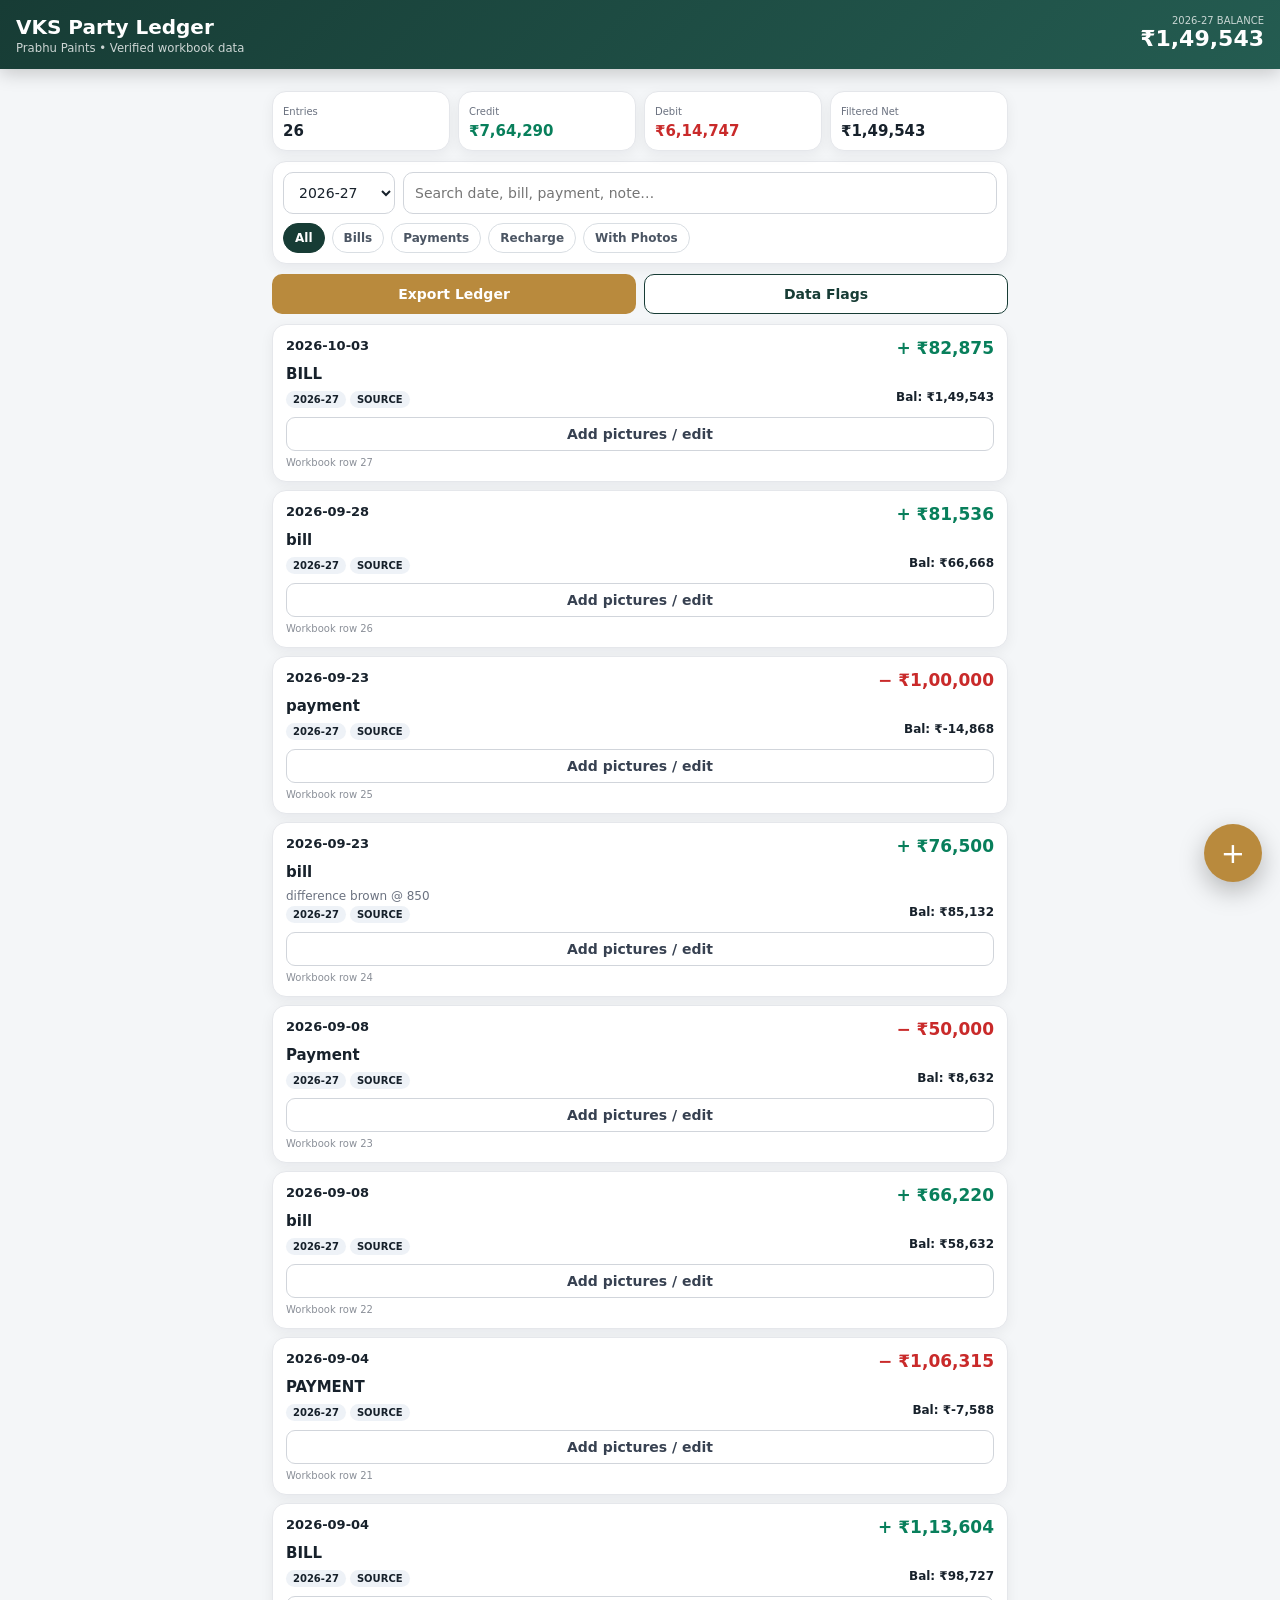
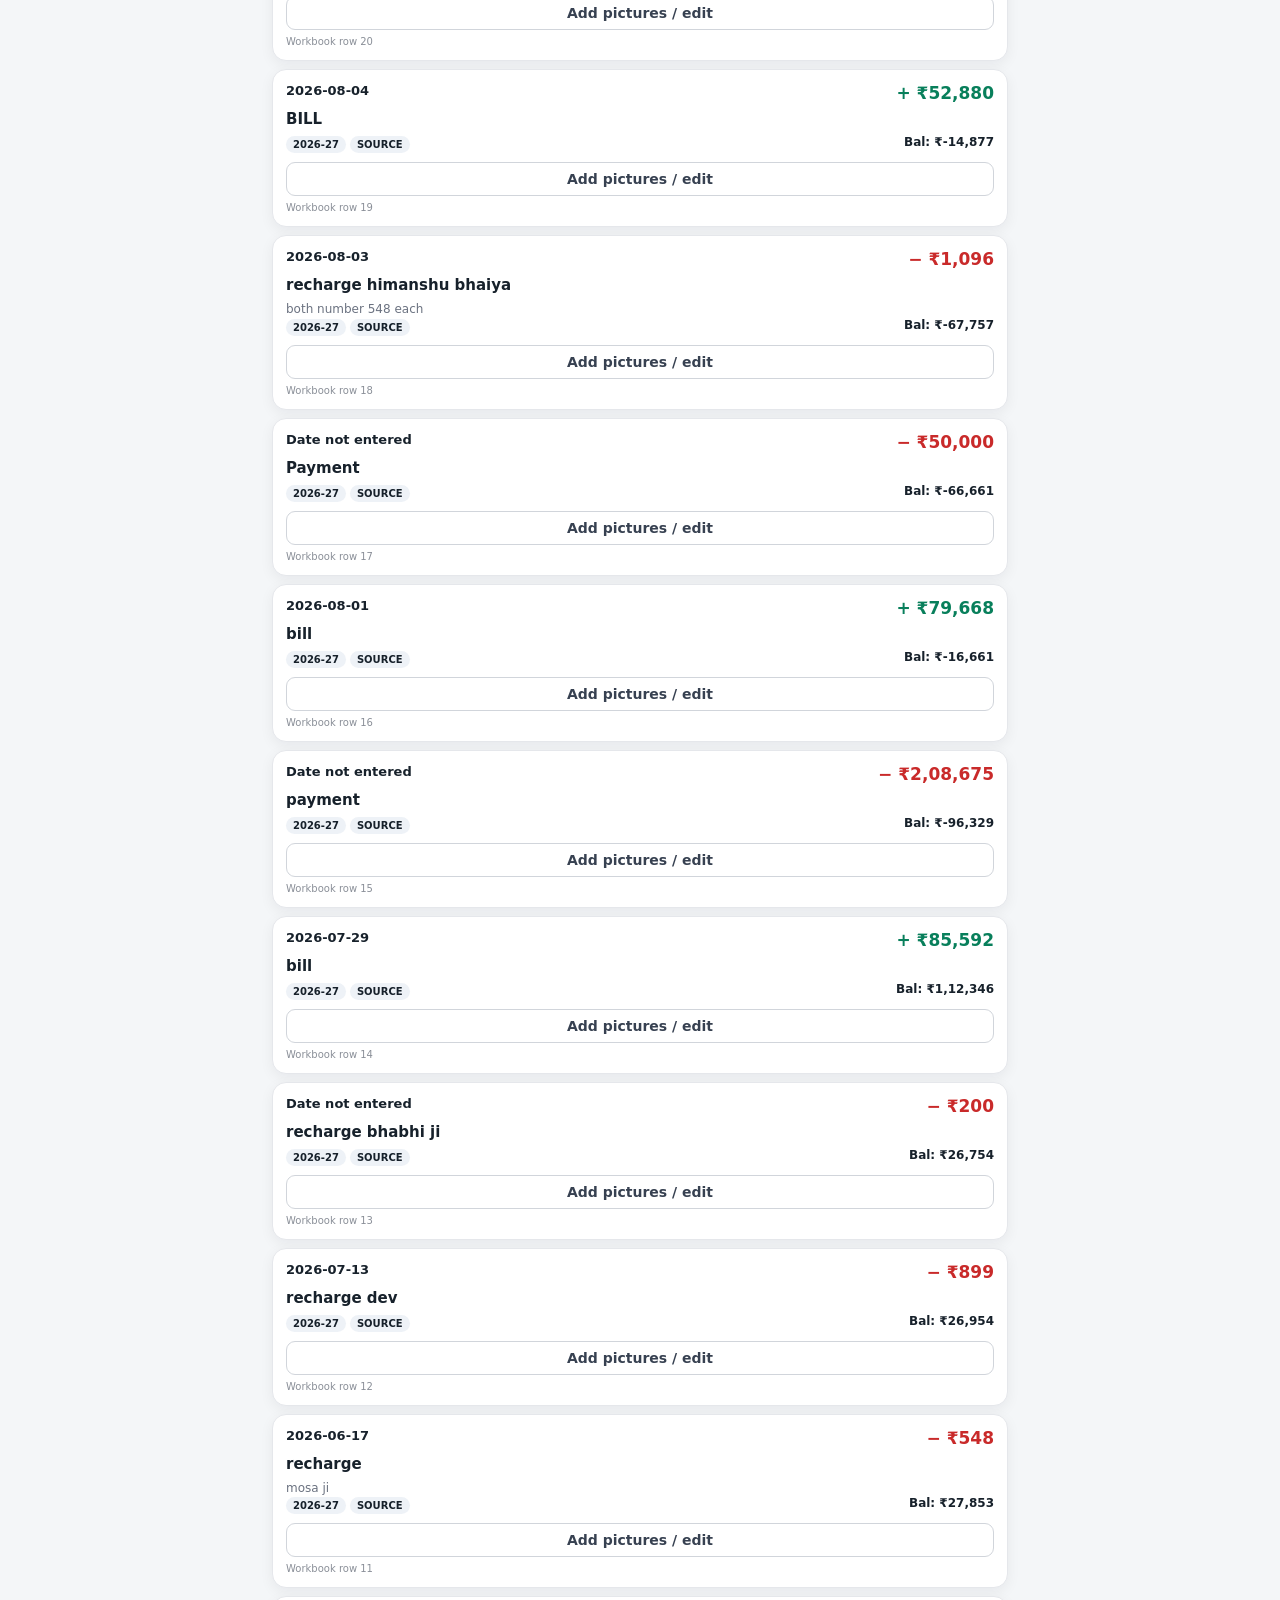
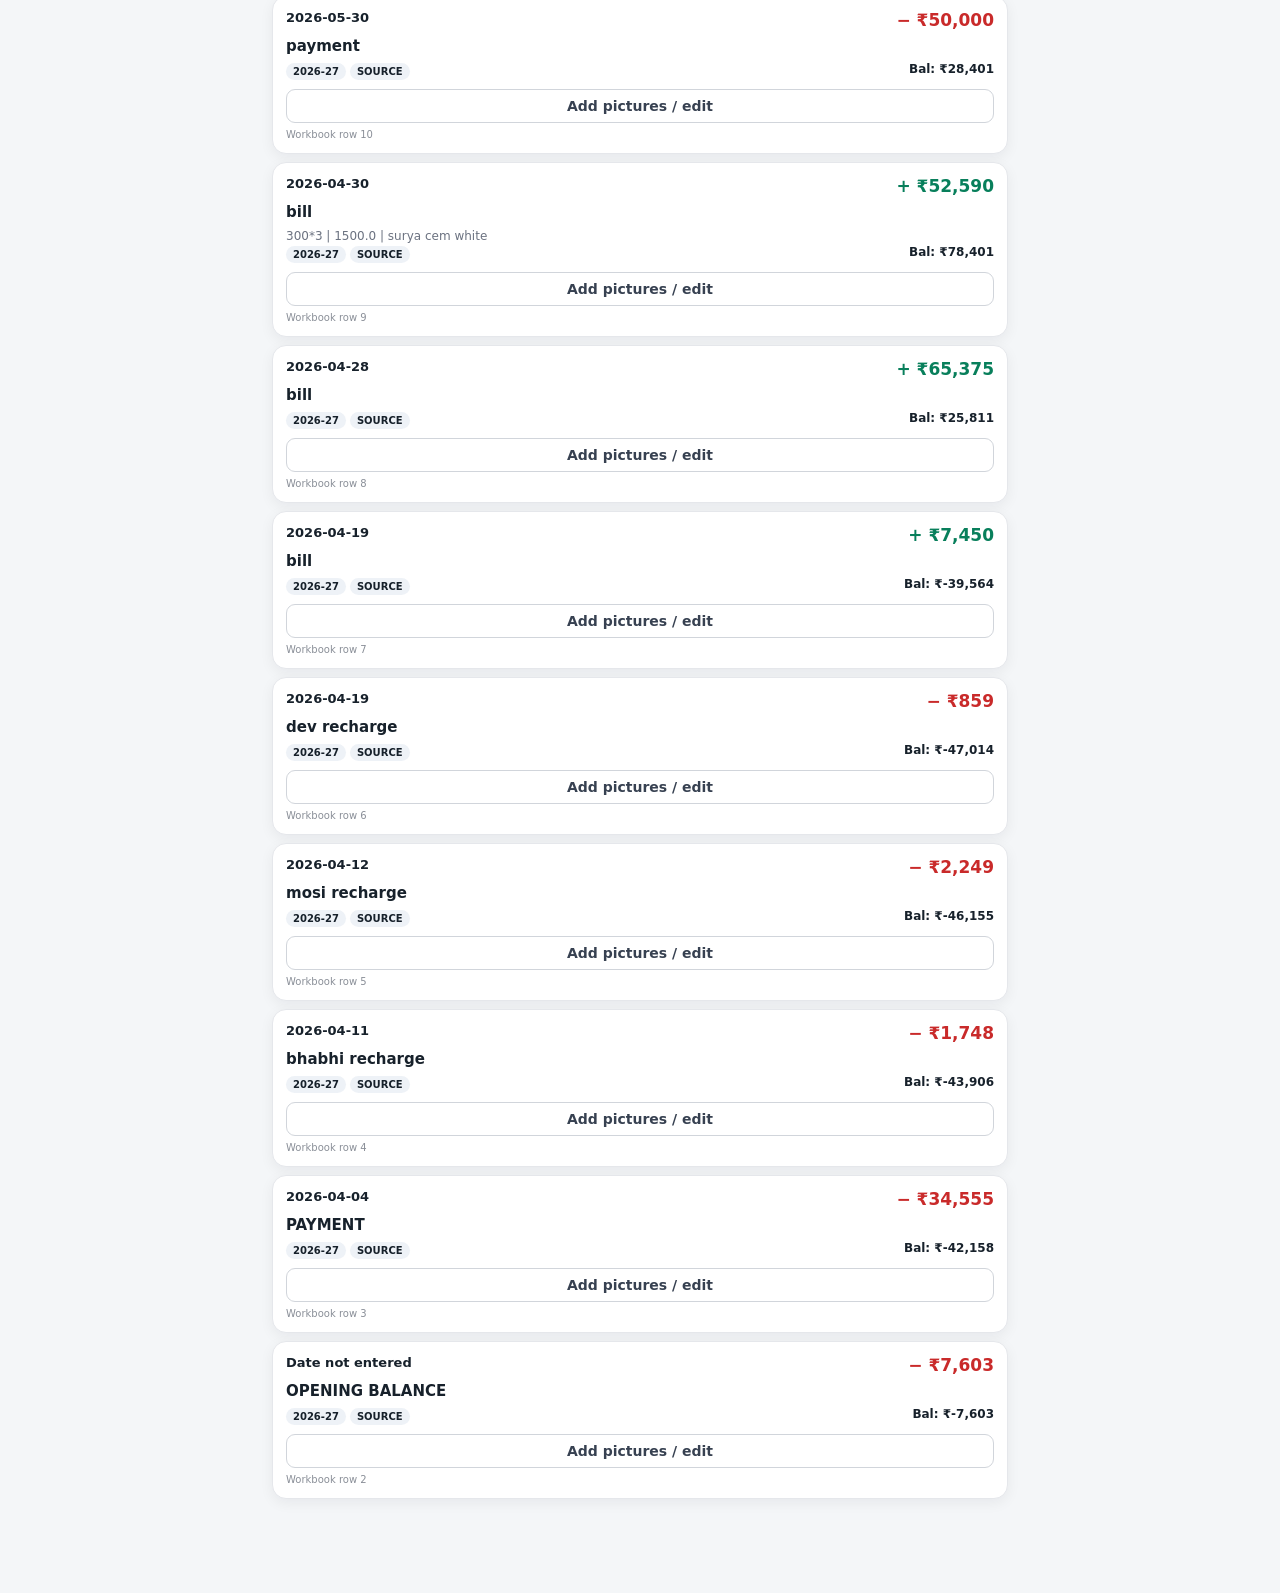
==== commit 011ae773: "Create attractive v1.1 Plus UI with multi-photo and filtered professional exports" ====
--- a/ledger-android/app/src/main/assets/index.html
+++ b/ledger-android/app/src/main/assets/index.html
@@ -1,25 +1,138 @@
-<!doctype html><html><head><meta name="viewport" content="width=device-width,initial-scale=1,viewport-fit=cover"><meta charset="utf-8"><title>VKS Party Ledger</title>
+<!doctype html>
+<html>
+<head>
+<meta charset="utf-8">
+<meta name="viewport" content="width=device-width,initial-scale=1,viewport-fit=cover,user-scalable=no">
+<meta name="theme-color" content="#173c35">
+<title>VKS Party Ledger</title>
 <style>
-:root{--ink:#17212b;--muted:#6b7280;--bg:#f4f6f8;--card:#fff;--brand:#1f4f46;--gold:#b98a3d;--green:#087f5b;--red:#c92a2a;--line:#e5e7eb}*{box-sizing:border-box}body{margin:0;font:14px system-ui,-apple-system,Segoe UI,Roboto;background:var(--bg);color:var(--ink)}header{position:sticky;top:0;z-index:10;background:linear-gradient(135deg,#173c35,#245c51);color:white;padding:18px 16px 14px;box-shadow:0 2px 14px #0002}header h1{font-size:20px;margin:0}header small{opacity:.8}.wrap{padding:12px;max-width:760px;margin:auto}.stats{display:grid;grid-template-columns:repeat(3,1fr);gap:8px;margin:10px 0}.stat,.card{background:var(--card);border:1px solid var(--line);border-radius:14px;box-shadow:0 2px 8px #0000000a}.stat{padding:10px}.stat b{display:block;font-size:16px;margin-top:4px}.controls{display:grid;grid-template-columns:1fr 1fr;gap:8px;margin:10px 0}.controls input,.controls select,.modal input,.modal select,.modal textarea{width:100%;padding:11px;border:1px solid #d1d5db;border-radius:10px;background:white;font:inherit}.btn{border:0;border-radius:10px;padding:11px 13px;font-weight:700;background:var(--brand);color:white}.btn.alt{background:#fff;color:var(--brand);border:1px solid var(--brand)}.toolbar{display:flex;gap:8px;margin:10px 0}.toolbar .btn{flex:1}.entry{padding:12px;margin:8px 0}.row{display:flex;justify-content:space-between;gap:8px}.date{font-weight:700}.part{font-size:15px;margin:6px 0}.amt{font-weight:800;font-size:16px}.credit{color:var(--green)}.debit{color:var(--red)}.balance{font-weight:700}.meta{color:var(--muted);font-size:12px}.badge{display:inline-block;padding:3px 7px;border-radius:999px;background:#eef2f7;font-size:11px;margin-right:5px}.thumb{width:72px;height:72px;object-fit:cover;border-radius:10px;border:1px solid var(--line);margin-top:8px}.photoBtn{margin-top:8px;padding:7px 9px;border:1px solid #d1d5db;background:white;border-radius:8px}.modalBack{position:fixed;inset:0;background:#0008;display:none;align-items:flex-end;z-index:30}.modal{background:white;width:100%;max-height:92vh;overflow:auto;border-radius:20px 20px 0 0;padding:16px}.modal h2{margin:0 0 12px}.grid2{display:grid;grid-template-columns:1fr 1fr;gap:8px}.modal label{display:block;font-size:12px;color:var(--muted);margin:10px 0 4px}.note{background:#fff8db;border:1px solid #ffe066;padding:10px;border-radius:10px;margin:8px 0;font-size:12px}.empty{text-align:center;color:var(--muted);padding:30px}.fab{position:fixed;right:18px;bottom:18px;width:56px;height:56px;border-radius:50%;font-size:28px;border:0;background:var(--gold);color:white;box-shadow:0 8px 24px #0004}.source{font-size:11px;color:#8a8f98}@media(min-width:600px){.modalBack{align-items:center;justify-content:center}.modal{max-width:540px;border-radius:20px}.stats{grid-template-columns:repeat(4,1fr)}}
-</style></head><body><header><h1>VKS Party Ledger</h1><small>Prabhu Paints • Imported from supplied workbook</small></header><div class="wrap"><div class="stats" id="stats"></div><div class="controls"><select id="fy"></select><input id="q" placeholder="Search date, bill, payment, note..."></div><div class="toolbar"><button class="btn alt" onclick="exportData()">Export Backup</button><button class="btn alt" onclick="showIssues()">Data Flags</button></div><div id="list"></div></div><button class="fab" onclick="openAdd()">+</button>
-<div class="modalBack" id="modalBack"><div class="modal"><h2 id="mtitle">Add Entry</h2><div class="grid2"><div><label>Date</label><input type="date" id="mdate"></div><div><label>Financial year</label><select id="mfy"><option>2024-25</option><option>2025-26</option><option>2026-27</option></select></div></div><label>Particular</label><input id="mpart" placeholder="Bill / Payment / Recharge / note"><div class="grid2"><div><label>Credit / Bill ₹</label><input id="mcr" inputmode="decimal" type="number" step="0.01"></div><div><label>Debit / Payment ₹</label><input id="mdr" inputmode="decimal" type="number" step="0.01"></div></div><label>Notes</label><textarea id="mnotes" rows="2"></textarea><label>Bill / payment picture</label><input id="mphoto" type="file" accept="image/*" capture="environment"><div class="meta">Use Camera or choose an existing bill/payment image.</div><div id="photoPreview"></div><div class="note">Imported workbook rows are preserved as source records. New entries are stored separately on this phone.</div><div class="toolbar"><button class="btn alt" onclick="closeModal()">Cancel</button><button class="btn" onclick="saveEntry()">Save Entry</button></div></div></div>
-<script src="ledger_data.js"></script><script>
-const KEY='vks_user_entries_v1', IMG='vks_images_v1'; let editId=null, pendingPhoto=null;
-const user=()=>JSON.parse(localStorage.getItem(KEY)||'[]'); const saveUser=x=>localStorage.setItem(KEY,JSON.stringify(x)); const imgs=()=>JSON.parse(localStorage.getItem(IMG)||'{}'); const saveImgs=x=>localStorage.setItem(IMG,JSON.stringify(x));
-function money(n){return n==null?'—':'₹'+Number(n).toLocaleString('en-IN',{maximumFractionDigits:2})} function all(){return [...SOURCE_LEDGER,...user()]}
-function init(){['All','2026-27','2025-26','2024-25'].forEach(x=>fy.innerHTML+=`<option>${x}</option>`); fy.value='2026-27'; fy.onchange=render; q.oninput=render; mphoto.onchange=readPhoto; render()}
-function render(){let arr=all(), f=fy.value, s=q.value.trim().toLowerCase(); if(f!='All')arr=arr.filter(x=>x.fy==f); if(s)arr=arr.filter(x=>(x.date+' '+x.particular+' '+x.notes+' '+(x.credit||'')+' '+(x.debit||'')).toLowerCase().includes(s));
- let cr=arr.reduce((a,x)=>a+(+x.credit||0),0), dr=arr.reduce((a,x)=>a+(+x.debit||0),0), bal=cr-dr; stats.innerHTML=`<div class=stat><small>Entries</small><b>${arr.length}</b></div><div class=stat><small>Credit</small><b class=credit>${money(cr)}</b></div><div class=stat><small>Debit</small><b class=debit>${money(dr)}</b></div><div class=stat><small>Balance</small><b>${money(bal)}</b></div>`;
- list.innerHTML=arr.length?'':`<div class=empty>No matching entries</div>`; const im=imgs(); arr.slice().reverse().forEach(x=>{let a=x.credit!=null?`<span class="amt credit">+ ${money(x.credit)}</span>`:`<span class="amt debit">− ${money(x.debit)}</span>`; let ph=im[x.id]?`<img class=thumb src="${im[x.id]}">`:''; list.innerHTML+=`<div class="card entry"><div class=row><span class=date>${x.date||'Date not entered'}</span>${a}</div><div class=part>${esc(x.particular)}</div><div class=row><span><span class=badge>${x.fy}</span><span class=badge>${x.source==='Imported XLSX'?'SOURCE':'USER'}</span></span><span class=balance>Bal: ${money(x.balance)}</span></div>${x.notes?`<div class=meta>${esc(x.notes)}</div>`:''}${ph}<div><button class=photoBtn onclick="openEntry('${x.id}')">${im[x.id]?'View / change picture':'Add picture / edit'}</button></div><div class=source>${x.source==='Imported XLSX'?'Workbook row '+x.sourceRow:'Added in app'}</div></div>`})}
+:root{--brand:#173c35;--brand2:#245c51;--gold:#b98a3d;--bg:#f4f6f8;--card:#fff;--ink:#17212b;--muted:#6b7280;--line:#e5e7eb;--green:#087f5b;--red:#c92a2a;--shadow:0 4px 14px rgba(15,23,42,.06)}
+*{box-sizing:border-box;-webkit-tap-highlight-color:transparent}html,body{margin:0;min-height:100%;background:var(--bg);color:var(--ink);font:14px system-ui,-apple-system,Segoe UI,Roboto,Arial,sans-serif}button,input,select,textarea{font:inherit}
+header{position:sticky;top:0;z-index:10;background:linear-gradient(135deg,var(--brand),var(--brand2));color:white;padding:calc(15px + env(safe-area-inset-top)) 16px 14px;box-shadow:0 4px 18px #0003}
+.headrow{display:flex;justify-content:space-between;gap:10px;align-items:flex-start}.brand h1{font-size:20px;margin:0}.brand small{opacity:.78}.heroBal{text-align:right}.heroBal small{display:block;opacity:.75;font-size:10px}.heroBal b{font-size:22px}
+.wrap{padding:12px;max-width:760px;margin:auto;padding-bottom:86px}.stats{display:grid;grid-template-columns:repeat(4,1fr);gap:8px;margin:10px 0}.stat,.card,.panel{background:var(--card);border:1px solid var(--line);border-radius:14px;box-shadow:var(--shadow)}.stat{padding:10px;min-width:0}.stat small{color:var(--muted);font-size:10px}.stat b{display:block;font-size:15px;margin-top:4px;overflow:hidden;text-overflow:ellipsis}.credit{color:var(--green)}.debit{color:var(--red)}
+.panel{padding:10px}.controls{display:grid;grid-template-columns:112px 1fr;gap:8px}.controls input,.controls select,.modal input,.modal select,.modal textarea,.exportBox input,.exportBox select{width:100%;padding:11px;border:1px solid #d1d5db;border-radius:10px;background:white;color:var(--ink);outline:none}.controls input:focus,.modal input:focus,.exportBox input:focus{border-color:var(--brand2);box-shadow:0 0 0 3px #245c5114}
+.chips{display:flex;gap:7px;overflow:auto;padding-top:9px;scrollbar-width:none}.chips::-webkit-scrollbar{display:none}.chip{white-space:nowrap;border:1px solid #d9dee3;background:#fff;border-radius:999px;padding:7px 11px;font-size:12px;font-weight:700;color:#4b5563}.chip.active{background:var(--brand);border-color:var(--brand);color:#fff}
+.toolbar{display:grid;grid-template-columns:1fr 1fr;gap:8px;margin:10px 0}.btn{border:0;border-radius:10px;padding:11px 12px;font-weight:800;background:var(--brand);color:white}.btn.alt{background:#fff;color:var(--brand);border:1px solid var(--brand)}.btn.gold{background:var(--gold)}.btn.danger{background:#fff0f0;color:#b42318;border:1px solid #ffd3d3}
+.entry{padding:13px;margin:8px 0}.row{display:flex;justify-content:space-between;gap:8px;align-items:flex-start}.date{font-weight:800;font-size:13px}.part{font-size:15px;font-weight:750;margin:7px 0}.amt{font-weight:900;font-size:17px;white-space:nowrap}.balance{font-weight:800;font-size:12px}.meta{color:var(--muted);font-size:12px;line-height:1.4}.badge{display:inline-block;padding:3px 7px;border-radius:999px;background:#eef2f7;font-size:10px;font-weight:800;margin-right:4px}.badge.photo{background:#eef6ff;color:#1d4ed8}.source{font-size:10px;color:#8a8f98;margin-top:6px}
+.photos{display:flex;gap:7px;overflow:auto;margin-top:8px;padding-bottom:2px}.thumb{width:70px;height:70px;object-fit:cover;border-radius:10px;border:1px solid var(--line);flex:0 0 auto}.photoBtn{width:100%;margin-top:9px;padding:8px 9px;border:1px solid #d1d5db;background:#fff;border-radius:9px;font-weight:750;color:#374151}
+.empty{text-align:center;color:var(--muted);padding:30px}.fab{position:fixed;right:18px;bottom:18px;width:58px;height:58px;border-radius:50%;font-size:29px;border:0;background:var(--gold);color:white;box-shadow:0 9px 26px #0004;z-index:15}
+.modalBack{position:fixed;inset:0;background:#0008;display:none;align-items:flex-end;z-index:30}.modalBack.show{display:flex}.modal{background:white;width:100%;max-height:92vh;overflow:auto;border-radius:20px 20px 0 0;padding:16px calc(16px + env(safe-area-inset-right)) calc(18px + env(safe-area-inset-bottom)) calc(16px + env(safe-area-inset-left))}.modal h2{margin:0 0 4px}.modal p{margin:0 0 10px;color:var(--muted);font-size:12px}.grid2{display:grid;grid-template-columns:1fr 1fr;gap:8px}.modal label,.exportBox label{display:block;font-size:11px;color:var(--muted);font-weight:750;margin:10px 0 4px}.note{background:#fff8db;border:1px solid #ffe066;padding:9px;border-radius:10px;margin:8px 0;font-size:11px;line-height:1.4}
+.previewGrid{display:grid;grid-template-columns:repeat(4,1fr);gap:7px;margin-top:8px}.previewItem{position:relative}.previewItem img{width:100%;aspect-ratio:1/1;object-fit:cover;border-radius:9px;border:1px solid var(--line)}.removePic{position:absolute;right:3px;top:3px;width:24px;height:24px;border-radius:50%;border:0;background:#000b;color:#fff;font-weight:900}
+.exportBox{background:#f8faf9;border:1px solid #d6e2de;border-radius:13px;padding:11px;margin:10px 0}.calcGrid{display:grid;grid-template-columns:repeat(3,1fr);gap:7px;margin-top:9px}.calc{background:white;border:1px solid #e1e6e4;border-radius:10px;padding:8px;min-width:0}.calc small{display:block;color:var(--muted);font-size:9px}.calc b{display:block;font-size:12px;margin-top:3px;overflow:hidden;text-overflow:ellipsis}.exportActions{display:grid;grid-template-columns:1fr 1fr;gap:8px;margin-top:10px}
+.viewer{position:fixed;inset:0;background:#000e;display:none;z-index:60;align-items:center;justify-content:center;padding:18px}.viewer.show{display:flex}.viewer img{max-width:100%;max-height:88vh;border-radius:10px}.viewer button{position:absolute;right:15px;top:calc(15px + env(safe-area-inset-top));width:42px;height:42px;border-radius:50%;border:0;font-size:22px}
+@media(max-width:520px){.stats{grid-template-columns:1fr 1fr}.calcGrid{grid-template-columns:1fr 1fr}.previewGrid{grid-template-columns:repeat(3,1fr)}}@media(min-width:600px){.modalBack{align-items:center;justify-content:center}.modal{max-width:560px;border-radius:20px}.stats{grid-template-columns:repeat(4,1fr)}}
+</style>
+</head>
+<body>
+<header>
+ <div class="headrow"><div class="brand"><h1>VKS Party Ledger</h1><small>Prabhu Paints • Verified workbook data</small></div><div class="heroBal"><small id="balLabel">CURRENT BALANCE</small><b id="heroBalance">₹0</b></div></div>
+</header>
+<div class="wrap">
+ <div class="stats" id="stats"></div>
+ <div class="panel">
+  <div class="controls"><select id="fy"></select><input id="q" placeholder="Search date, bill, payment, note…"></div>
+  <div class="chips">
+   <button class="chip active" data-type="all">All</button><button class="chip" data-type="bill">Bills</button><button class="chip" data-type="payment">Payments</button><button class="chip" data-type="recharge">Recharge</button><button class="chip" data-type="photos">With Photos</button>
+  </div>
+ </div>
+ <div class="toolbar"><button class="btn gold" onclick="openExport()">Export Ledger</button><button class="btn alt" onclick="showIssues()">Data Flags</button></div>
+ <div id="list"></div>
+</div>
+<button class="fab" onclick="openAdd()">+</button>
+
+<div class="modalBack" id="entryBack" onclick="if(event.target===this)closeEntry()"><div class="modal">
+ <h2 id="mtitle">Add Entry</h2><p id="msub">Add a bill, payment, recharge or note.</p>
+ <div class="grid2"><div><label>Date</label><input type="date" id="mdate"></div><div><label>Financial year</label><select id="mfy"><option>2024-25</option><option>2025-26</option><option>2026-27</option></select></div></div>
+ <label>Particular</label><input id="mpart" placeholder="Bill / Payment / Recharge / note">
+ <div class="grid2"><div><label>Credit / Bill ₹</label><input id="mcr" inputmode="decimal" type="number" step="0.01"></div><div><label>Debit / Payment ₹</label><input id="mdr" inputmode="decimal" type="number" step="0.01"></div></div>
+ <label>Notes</label><textarea id="mnotes" rows="2"></textarea>
+ <label>Bill / payment pictures</label><input id="mphoto" type="file" accept="image/*" multiple>
+ <div class="meta">Choose multiple pictures together, or add more later. Up to 8 pictures per transaction.</div>
+ <div id="photoPreview" class="previewGrid"></div>
+ <div class="note">Imported workbook amounts remain read-only. Pictures can still be added to imported transactions.</div>
+ <div class="toolbar"><button class="btn alt" onclick="closeEntry()">Cancel</button><button class="btn" onclick="saveEntry()">Save Entry</button></div>
+</div></div>
+
+<div class="modalBack" id="exportBack" onclick="if(event.target===this)closeExport()"><div class="modal">
+ <h2>Professional Ledger Export</h2><p>Filter the exact timeline you want. Totals below are calculated before export.</p>
+ <div class="exportBox">
+  <div class="grid2"><div><label>Financial year</label><select id="exFy" onchange="updateExportCalc()"><option>All</option><option>2026-27</option><option>2025-26</option><option>2024-25</option></select></div><div><label>Transaction type</label><select id="exType" onchange="updateExportCalc()"><option value="all">All</option><option value="bill">Bills / Credit</option><option value="payment">Payments / Debit</option><option value="recharge">Recharge</option><option value="photos">With Photos</option></select></div></div>
+  <div class="grid2"><div><label>From date</label><input id="exFrom" type="date" onchange="updateExportCalc()"></div><div><label>To date</label><input id="exTo" type="date" onchange="updateExportCalc()"></div></div>
+  <label>Search within export</label><input id="exSearch" placeholder="Amount, bill, payment, note…" oninput="updateExportCalc()">
+  <div class="calcGrid" id="calcGrid"></div>
+ </div>
+ <div class="exportActions"><button class="btn" onclick="savePdf()">Save PDF</button><button class="btn" onclick="saveJpeg()">Save JPEG</button><button class="btn alt" onclick="sharePdf()">Share PDF</button><button class="btn alt" onclick="shareJpeg()">Share JPEG</button><button class="btn alt" onclick="exportBackup()">JSON Backup</button><button class="btn alt" onclick="closeExport()">Close</button></div>
+</div></div>
+
+<div class="viewer" id="viewer" onclick="closeViewer()"><button onclick="closeViewer()">×</button><img id="viewerImg"></div>
+
+<script src="ledger_data.js"></script>
+<script>
+const KEY='vks_user_entries_v1', IMG='vks_images_v1';
+let editId=null,pendingPhotos=[],activeType='all';
+
+const user=()=>{try{return JSON.parse(localStorage.getItem(KEY)||'[]')}catch(e){return[]}};
+const saveUser=x=>localStorage.setItem(KEY,JSON.stringify(x));
+const rawImgs=()=>{try{return JSON.parse(localStorage.getItem(IMG)||'{}')}catch(e){return{}}};
+function normalizeMap(){let m=rawImgs();Object.keys(m).forEach(k=>{if(typeof m[k]==='string')m[k]=[m[k]];if(!Array.isArray(m[k]))m[k]=[]});return m}
+function saveImgs(m){try{localStorage.setItem(IMG,JSON.stringify(m));return true}catch(e){alert('Picture storage is full. Please export a JSON backup and remove older pictures.');return false}}
+function photoList(id){let m=normalizeMap();return Array.isArray(m[id])?m[id]:[]}
+function money(n){return n==null?'—':'₹'+Number(n).toLocaleString('en-IN',{maximumFractionDigits:2})}
 function esc(s){return String(s||'').replace(/[&<>"']/g,c=>({'&':'&amp;','<':'&lt;','>':'&gt;','"':'&quot;',"'":'&#39;'}[c]))}
-function openAdd(){editId=null; [mdate,mfy,mpart,mcr,mdr,mnotes].forEach(el=>el.disabled=false); mtitle.textContent='Add Entry'; mdate.value=new Date().toISOString().slice(0,10); mfy.value=fy.value==='All'?'2026-27':fy.value; mpart.value='';mcr.value='';mdr.value='';mnotes.value='';mphoto.value='';pendingPhoto=null;photoPreview.innerHTML='';modalBack.style.display='flex'}
-function openEntry(id){let x=all().find(z=>z.id===id); editId=id; let imported=x.source==='Imported XLSX'; mtitle.textContent=imported?'Attach Bill / Payment Picture':'Edit Entry'; mdate.value=x.date||'';mfy.value=x.fy;mpart.value=x.particular;mcr.value=x.credit??'';mdr.value=x.debit??'';mnotes.value=x.notes||''; [mdate,mfy,mpart,mcr,mdr,mnotes].forEach(el=>el.disabled=imported); mphoto.value='';pendingPhoto=null;let im=imgs()[id];photoPreview.innerHTML=im?`<img class=thumb src="${im}"><button class="photoBtn" onclick="removePhoto()">Remove picture</button>`:'';modalBack.style.display='flex'}
-function closeModal(){modalBack.style.display='none';[mdate,mfy,mpart,mcr,mdr,mnotes].forEach(el=>el.disabled=false)}
-function readPhoto(e){let f=e.target.files[0];if(!f)return;let r=new FileReader();r.onload=()=>compress(r.result);r.readAsDataURL(f)}
-function compress(src){let im=new Image();im.onload=()=>{let max=1280,sc=Math.min(1,max/Math.max(im.width,im.height)),c=document.createElement('canvas');c.width=im.width*sc;c.height=im.height*sc;c.getContext('2d').drawImage(im,0,0,c.width,c.height);pendingPhoto=c.toDataURL('image/jpeg',.78);photoPreview.innerHTML=`<img class=thumb src="${pendingPhoto}">`};im.src=src}
-function removePhoto(){let m=imgs();if(editId)delete m[editId];saveImgs(m);photoPreview.innerHTML='';pendingPhoto=null;render()}
-function saveEntry(){let src=SOURCE_LEDGER.find(x=>x.id===editId); if(src){if(pendingPhoto){let m=imgs();m[src.id]=pendingPhoto;saveImgs(m)} closeModal();render();return} let cr=mcr.value===''?null:+mcr.value,dr=mdr.value===''?null:+mdr.value;if(cr==null&&dr==null){alert('Enter Credit/Bill or Debit/Payment amount');return} if(cr!=null&&dr!=null){alert('Use either Credit or Debit for one entry');return} let u=user(),id=editId; let rec={id:id||'user-'+Date.now(),fy:mfy.value,date:mdate.value,particular:mpart.value.trim()|| (cr!=null?'Bill':'Payment'),credit:cr,debit:dr,balance:null,notes:mnotes.value.trim(),sourceRow:null,source:'User entry'}; let pos=u.findIndex(x=>x.id===id); if(pos>=0)u[pos]=rec; else u.push(rec); saveUser(u); if(pendingPhoto){let m=imgs();m[rec.id]=pendingPhoto;saveImgs(m)} closeModal();render()}
-function exportData(){let payload={exportedAt:new Date().toISOString(),sourceStats:SOURCE_STATS,sourceLedger:SOURCE_LEDGER,userEntries:user(),images:imgs()};let content=JSON.stringify(payload,null,2),name='VKS_Ledger_Backup_'+new Date().toISOString().slice(0,10)+'.json';if(window.AndroidApp&&AndroidApp.saveFile){AndroidApp.saveFile(content,'application/json',name)}else{let blob=new Blob([content],{type:'application/json'}),a=document.createElement('a');a.href=URL.createObjectURL(blob);a.download=name;a.click()}}
+function classify(x){let p=(x.particular||'').toLowerCase();if(p.includes('recharge')||p.includes('recharg'))return'recharge';if(x.credit!=null&&x.debit==null)return'bill';if(x.debit!=null&&x.credit==null)return'payment';return'other'}
+function all(){
+ let src=SOURCE_LEDGER.map(x=>({...x})),u=user().map(x=>({...x}));
+ ['2024-25','2025-26','2026-27'].forEach(f=>{let base=0;for(let i=src.length-1;i>=0;i--){if(src[i].fy===f){base=Number(src[i].balance)||0;break}}u.filter(x=>x.fy===f).forEach(x=>{base+=(Number(x.credit)||0)-(Number(x.debit)||0);x.balance=base})});
+ return [...src,...u]
+}
+function screenRows(){let arr=all(),f=fy.value,s=q.value.trim().toLowerCase();if(f!=='All')arr=arr.filter(x=>x.fy===f);if(activeType==='photos')arr=arr.filter(x=>photoList(x.id).length);else if(activeType!=='all')arr=arr.filter(x=>classify(x)===activeType);if(s)arr=arr.filter(x=>((x.date||'')+' '+(x.particular||'')+' '+(x.notes||'')+' '+(x.credit||'')+' '+(x.debit||'')).toLowerCase().includes(s));return arr}
+function totals(arr){return arr.reduce((a,x)=>{a.cr+=Number(x.credit)||0;a.dr+=Number(x.debit)||0;return a},{cr:0,dr:0})}
+function currentBalance(f){let arr=all().filter(x=>x.fy===f);return arr.length?Number(arr[arr.length-1].balance)||0:0}
+
+function init(){
+ ['All','2026-27','2025-26','2024-25'].forEach(x=>fy.innerHTML+=`<option>${x}</option>`);fy.value='2026-27';fy.onchange=render;q.oninput=render;mphoto.onchange=readPhotos;
+ document.querySelectorAll('.chip').forEach(b=>b.onclick=()=>{activeType=b.dataset.type;document.querySelectorAll('.chip').forEach(x=>x.classList.toggle('active',x===b));render()});
+ render()
+}
+function render(){
+ let arr=screenRows(),t=totals(arr),sel=fy.value,bal=sel==='All'?currentBalance('2026-27'):currentBalance(sel);
+ heroBalance.textContent=money(bal);balLabel.textContent=sel==='All'?'2026-27 CURRENT BALANCE':sel+' BALANCE';
+ stats.innerHTML=`<div class=stat><small>Entries</small><b>${arr.length}</b></div><div class=stat><small>Credit</small><b class=credit>${money(t.cr)}</b></div><div class=stat><small>Debit</small><b class=debit>${money(t.dr)}</b></div><div class=stat><small>Filtered Net</small><b>${money(t.cr-t.dr)}</b></div>`;
+ list.innerHTML=arr.length?'':'<div class="card empty">No matching entries</div>';
+ arr.slice().reverse().forEach(x=>{let cr=x.credit!=null,amount=cr?x.credit:x.debit,ps=photoList(x.id),ph=ps.length?`<div class=photos>${ps.slice(0,4).map((p,i)=>`<img class=thumb src="${p}" onclick="event.stopPropagation();openViewer('${x.id}',${i})">`).join('')}${ps.length>4?`<span class=badge>+${ps.length-4} more</span>`:''}</div>`:'';list.innerHTML+=`<div class="card entry"><div class=row><span class=date>${x.date||'Date not entered'}</span><span class="amt ${cr?'credit':'debit'}">${cr?'+':'−'} ${money(amount)}</span></div><div class=part>${esc(x.particular)}</div>${x.notes?`<div class=meta>${esc(x.notes)}</div>`:''}<div class=row><span><span class=badge>${x.fy}</span><span class=badge>${x.source==='Imported XLSX'?'SOURCE':'USER'}</span>${ps.length?`<span class="badge photo">${ps.length} PHOTO${ps.length>1?'S':''}</span>`:''}</span><span class=balance>Bal: ${money(x.balance)}</span></div>${ph}<button class=photoBtn onclick="openEntry('${x.id}')">${ps.length?'View / add pictures':'Add pictures / edit'}</button><div class=source>${x.source==='Imported XLSX'?'Workbook row '+x.sourceRow:'Added in app'}</div></div>`})
+}
+function openAdd(){editId=null;pendingPhotos=[];[mdate,mfy,mpart,mcr,mdr,mnotes].forEach(el=>el.disabled=false);mtitle.textContent='Add Entry';msub.textContent='Add a bill, payment, recharge or note.';mdate.value=new Date().toISOString().slice(0,10);mfy.value=fy.value==='All'?'2026-27':fy.value;mpart.value='';mcr.value='';mdr.value='';mnotes.value='';mphoto.value='';renderPhotoPreview();entryBack.classList.add('show')}
+function openEntry(id){let x=all().find(z=>z.id===id);if(!x)return;editId=id;pendingPhotos=[];let imported=x.source==='Imported XLSX';mtitle.textContent=imported?'Transaction Pictures':'Edit Entry';msub.textContent=imported?'Source ledger fields are protected. You can add or remove pictures.':'Edit entry and manage its pictures.';mdate.value=x.date||'';mfy.value=x.fy;mpart.value=x.particular;mcr.value=x.credit??'';mdr.value=x.debit??'';mnotes.value=x.notes||'';[mdate,mfy,mpart,mcr,mdr,mnotes].forEach(el=>el.disabled=imported);mphoto.value='';renderPhotoPreview();entryBack.classList.add('show')}
+function closeEntry(){entryBack.classList.remove('show');[mdate,mfy,mpart,mcr,mdr,mnotes].forEach(el=>el.disabled=false);pendingPhotos=[]}
+function readPhotos(e){let files=[...e.target.files];let existing=editId?photoList(editId).length:0;if(existing+pendingPhotos.length+files.length>8){alert('Maximum 8 pictures per transaction.');files=files.slice(0,Math.max(0,8-existing-pendingPhotos.length))}files.forEach(f=>{let r=new FileReader();r.onload=()=>compressPhoto(r.result);r.readAsDataURL(f)})}
+function compressPhoto(src){let im=new Image();im.onload=()=>{let max=900,sc=Math.min(1,max/Math.max(im.width,im.height)),c=document.createElement('canvas');c.width=Math.max(1,Math.round(im.width*sc));c.height=Math.max(1,Math.round(im.height*sc));c.getContext('2d').drawImage(im,0,0,c.width,c.height);pendingPhotos.push(c.toDataURL('image/jpeg',.66));renderPhotoPreview()};im.src=src}
+function renderPhotoPreview(){let existing=editId?photoList(editId):[],allp=[...existing,...pendingPhotos];photoPreview.innerHTML=allp.map((p,i)=>`<div class=previewItem><img src="${p}" onclick="openPreviewSrc(this.src)"><button class=removePic onclick="event.preventDefault();removePhotoIndex(${i})">×</button></div>`).join('')}
+function removePhotoIndex(i){let existing=editId?photoList(editId):[];if(i<existing.length){let m=normalizeMap();m[editId].splice(i,1);if(!m[editId].length)delete m[editId];saveImgs(m)}else pendingPhotos.splice(i-existing.length,1);renderPhotoPreview();render()}
+function saveEntry(){
+ let src=SOURCE_LEDGER.find(x=>x.id===editId);
+ if(src){if(pendingPhotos.length){let m=normalizeMap(),arr=photoList(src.id);m[src.id]=[...arr,...pendingPhotos].slice(0,8);if(!saveImgs(m))return}closeEntry();render();return}
+ let cr=mcr.value===''?null:+mcr.value,dr=mdr.value===''?null:+mdr.value;if(cr==null&&dr==null){alert('Enter Credit/Bill or Debit/Payment amount');return}if(cr!=null&&dr!=null){alert('Use either Credit or Debit for one entry');return}
+ let u=user(),id=editId||'user-'+Date.now(),rec={id,fy:mfy.value,date:mdate.value,particular:mpart.value.trim()||(cr!=null?'Bill':'Payment'),credit:cr,debit:dr,balance:null,notes:mnotes.value.trim(),sourceRow:null,source:'User entry'},pos=u.findIndex(x=>x.id===id);if(pos>=0)u[pos]=rec;else u.push(rec);saveUser(u);
+ if(pendingPhotos.length){let m=normalizeMap(),arr=photoList(id);m[id]=[...arr,...pendingPhotos].slice(0,8);if(!saveImgs(m))return}
+ closeEntry();render()
+}
+
+function openExport(){exFy.value=fy.value;exType.value=activeType;exSearch.value=q.value;exFrom.value='';exTo.value='';updateExportCalc();exportBack.classList.add('show')}
+function closeExport(){exportBack.classList.remove('show')}
+function exportRows(){let arr=all(),f=exFy.value,typ=exType.value,from=exFrom.value,to=exTo.value,s=exSearch.value.trim().toLowerCase();if(f!=='All')arr=arr.filter(x=>x.fy===f);if(typ==='photos')arr=arr.filter(x=>photoList(x.id).length);else if(typ!=='all')arr=arr.filter(x=>classify(x)===typ);if(from)arr=arr.filter(x=>x.date&&x.date>=from);if(to)arr=arr.filter(x=>x.date&&x.date<=to);if(s)arr=arr.filter(x=>((x.date||'')+' '+(x.particular||'')+' '+(x.notes||'')+' '+(x.credit||'')+' '+(x.debit||'')).toLowerCase().includes(s));return arr}
+function exportCalc(){let arr=exportRows(),t=totals(arr),first=arr[0],last=arr[arr.length-1],opening=first?Number(first.balance||0)-(Number(first.credit)||0)+(Number(first.debit)||0):0,closing=last?Number(last.balance||0):0,dated=arr.filter(x=>x.date),from=exFrom.value||(dated[0]?.date||'Start'),to=exTo.value||(dated[dated.length-1]?.date||'End');return{arr,count:arr.length,cr:t.cr,dr:t.dr,net:t.cr-t.dr,opening,closing,timeline:from+' to '+to}}
+function updateExportCalc(){let c=exportCalc();calcGrid.innerHTML=`<div class=calc><small>Entries</small><b>${c.count}</b></div><div class=calc><small>Total Credit</small><b class=credit>${money(c.cr)}</b></div><div class=calc><small>Total Debit</small><b class=debit>${money(c.dr)}</b></div><div class=calc><small>Net Amount</small><b>${money(c.net)}</b></div><div class=calc><small>Opening Balance</small><b>${money(c.opening)}</b></div><div class=calc><small>Closing Balance</small><b>${money(c.closing)}</b></div>`}
+function exportTypeLabel(){return({all:'All transactions',bill:'Bills / Credit',payment:'Payments / Debit',recharge:'Recharge',photos:'With Photos'})[exType.value]||exType.value}
+function reportPayload(){let c=exportCalc();return JSON.stringify({fy:exFy.value,type:exportTypeLabel(),timeline:c.timeline,count:c.count,credit:money(c.cr),debit:money(c.dr),net:money(c.net),opening:money(c.opening),closing:money(c.closing),rows:c.arr.map(x=>({date:x.date||'',particular:x.particular||'',credit:x.credit,debit:x.debit,balance:x.balance,notes:x.notes||'',fy:x.fy}))})}
+function savePdf(){if(window.AndroidApp&&AndroidApp.exportPdf){AndroidApp.exportPdf(reportPayload(),false);closeExport()}else alert('PDF export requires Android app')}
+function saveJpeg(){if(window.AndroidApp&&AndroidApp.exportJpeg){AndroidApp.exportJpeg(reportPayload(),false);closeExport()}else alert('JPEG export requires Android app')}
+function sharePdf(){if(window.AndroidApp&&AndroidApp.exportPdf){AndroidApp.exportPdf(reportPayload(),true);closeExport()}else alert('PDF sharing requires Android app')}
+function shareJpeg(){if(window.AndroidApp&&AndroidApp.exportJpeg){AndroidApp.exportJpeg(reportPayload(),true);closeExport()}else alert('JPEG sharing requires Android app')}
+function exportBackup(){let payload={exportedAt:new Date().toISOString(),sourceStats:SOURCE_STATS,sourceLedger:SOURCE_LEDGER,userEntries:user(),images:normalizeMap()};let content=JSON.stringify(payload,null,2),name='VKS_Ledger_Backup_'+new Date().toISOString().slice(0,10)+'.json';if(window.AndroidApp&&AndroidApp.saveFile)AndroidApp.saveFile(content,'application/json',name);closeExport()}
 function showIssues(){let flags=SOURCE_LEDGER.filter(x=>!x.date);alert(flags.length+' imported transaction(s) have no date in the original workbook. They are preserved without guessing.\n\n'+flags.slice(0,8).map(x=>x.fy+' row '+x.sourceRow+' — '+x.particular+' '+money(x.credit??x.debit)).join('\n'))}
+function openViewer(id,i){let p=photoList(id)[i];if(p)openPreviewSrc(p)}function openPreviewSrc(src){viewerImg.src=src;viewer.classList.add('show')}function closeViewer(){viewer.classList.remove('show');viewerImg.src=''}
 init();
-</script></body></html>+</script>
+</body>
+</html>
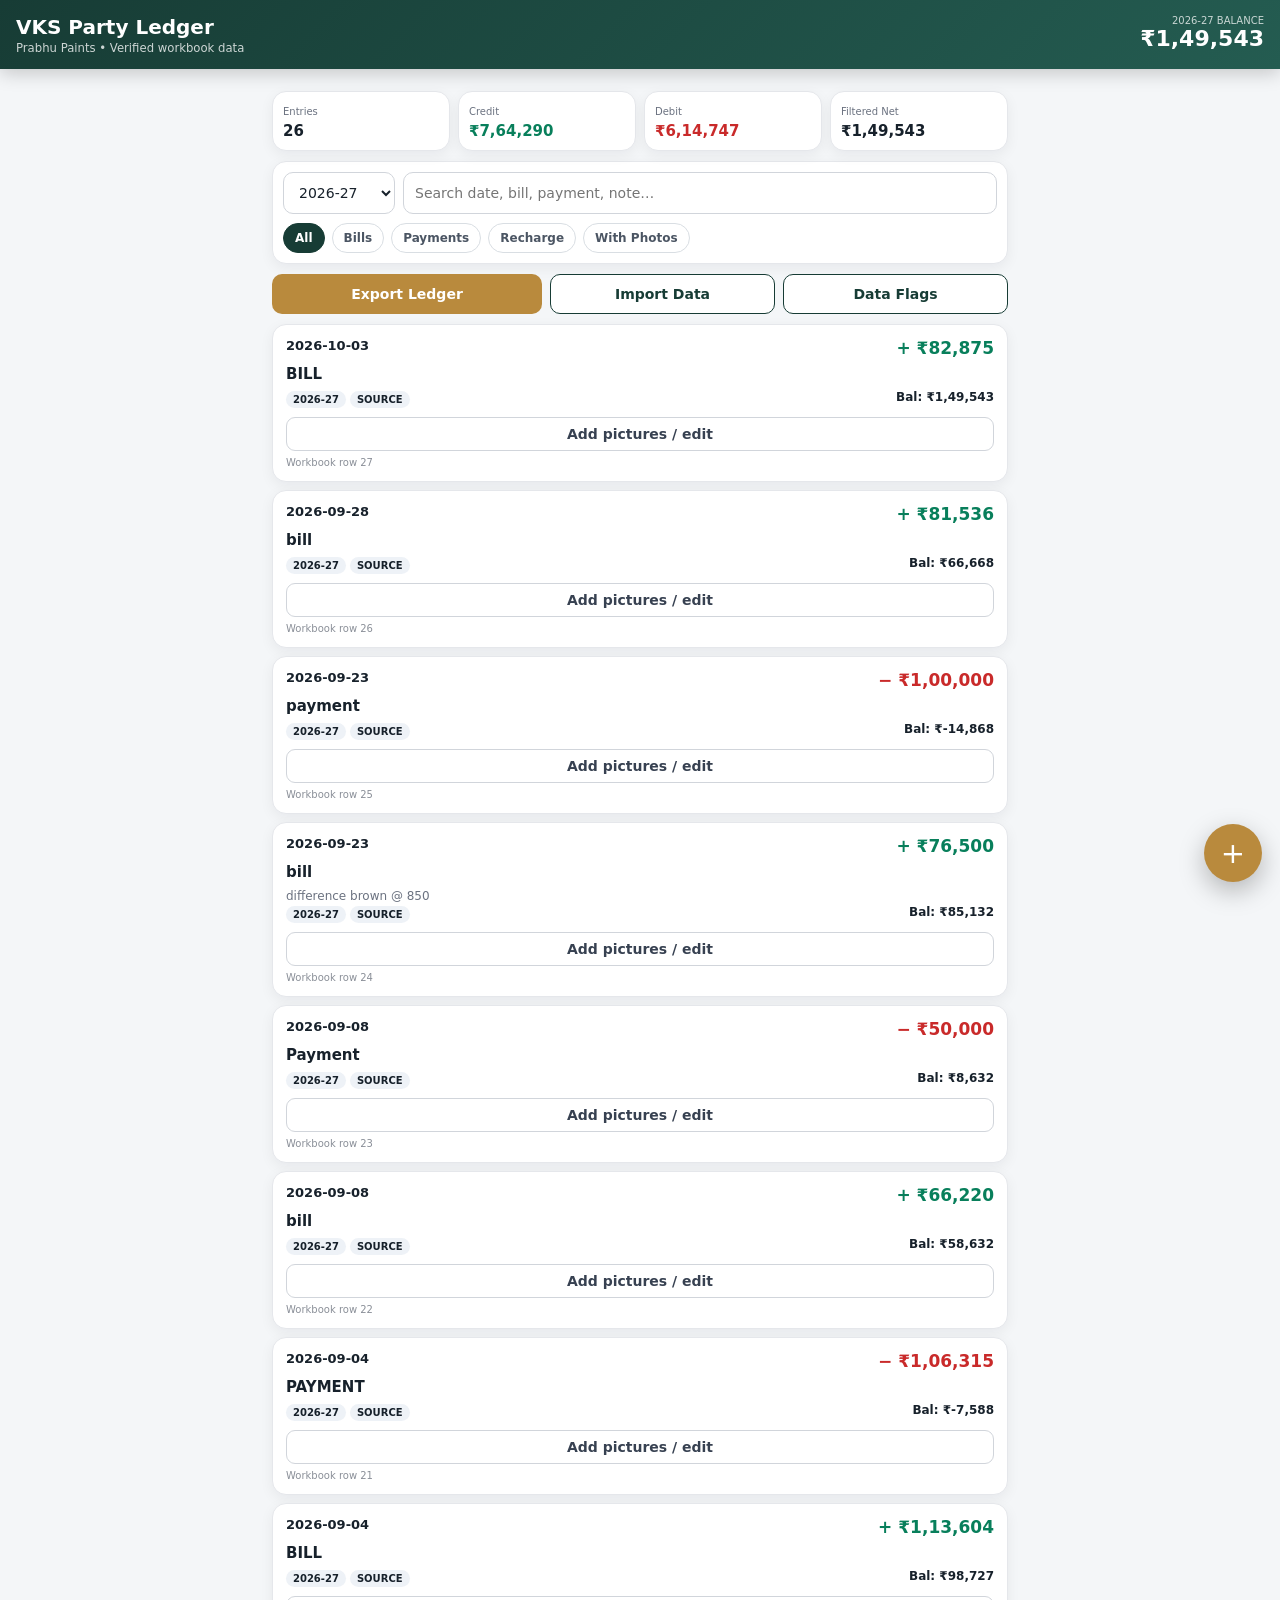
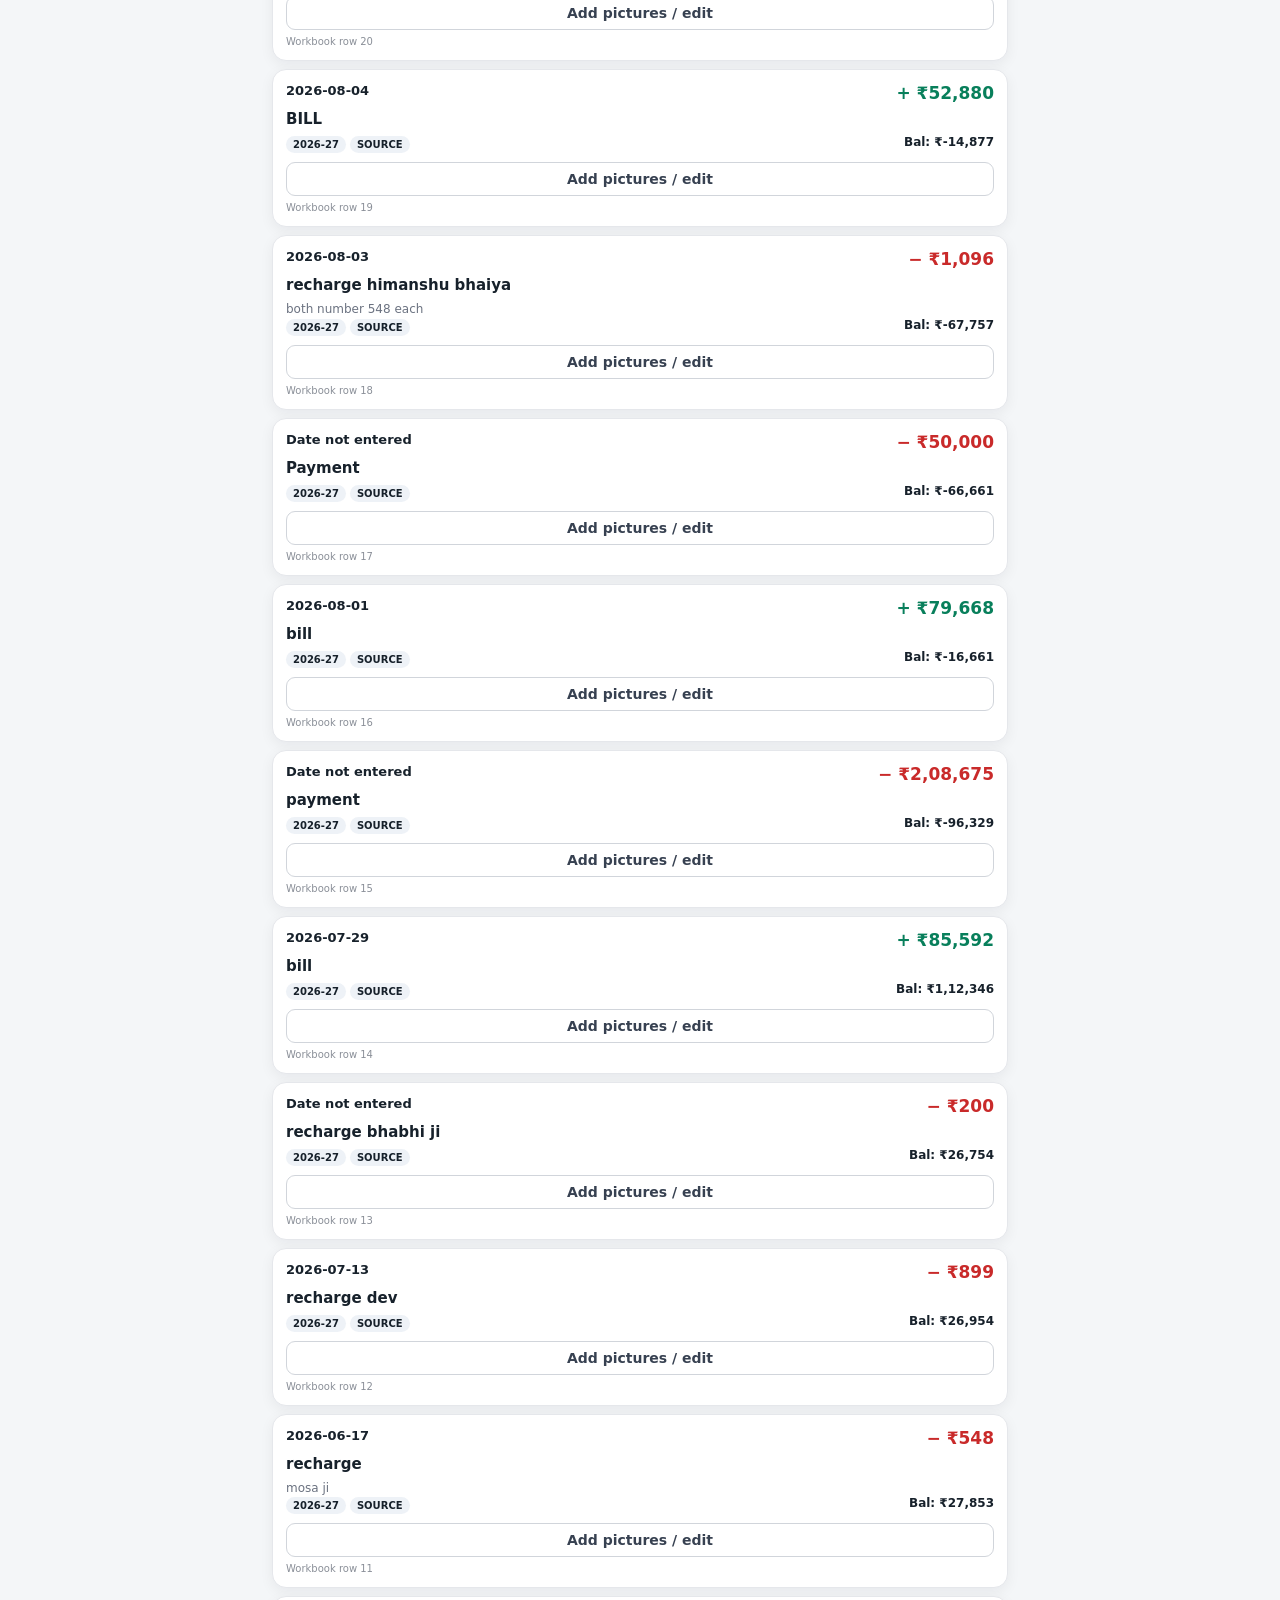
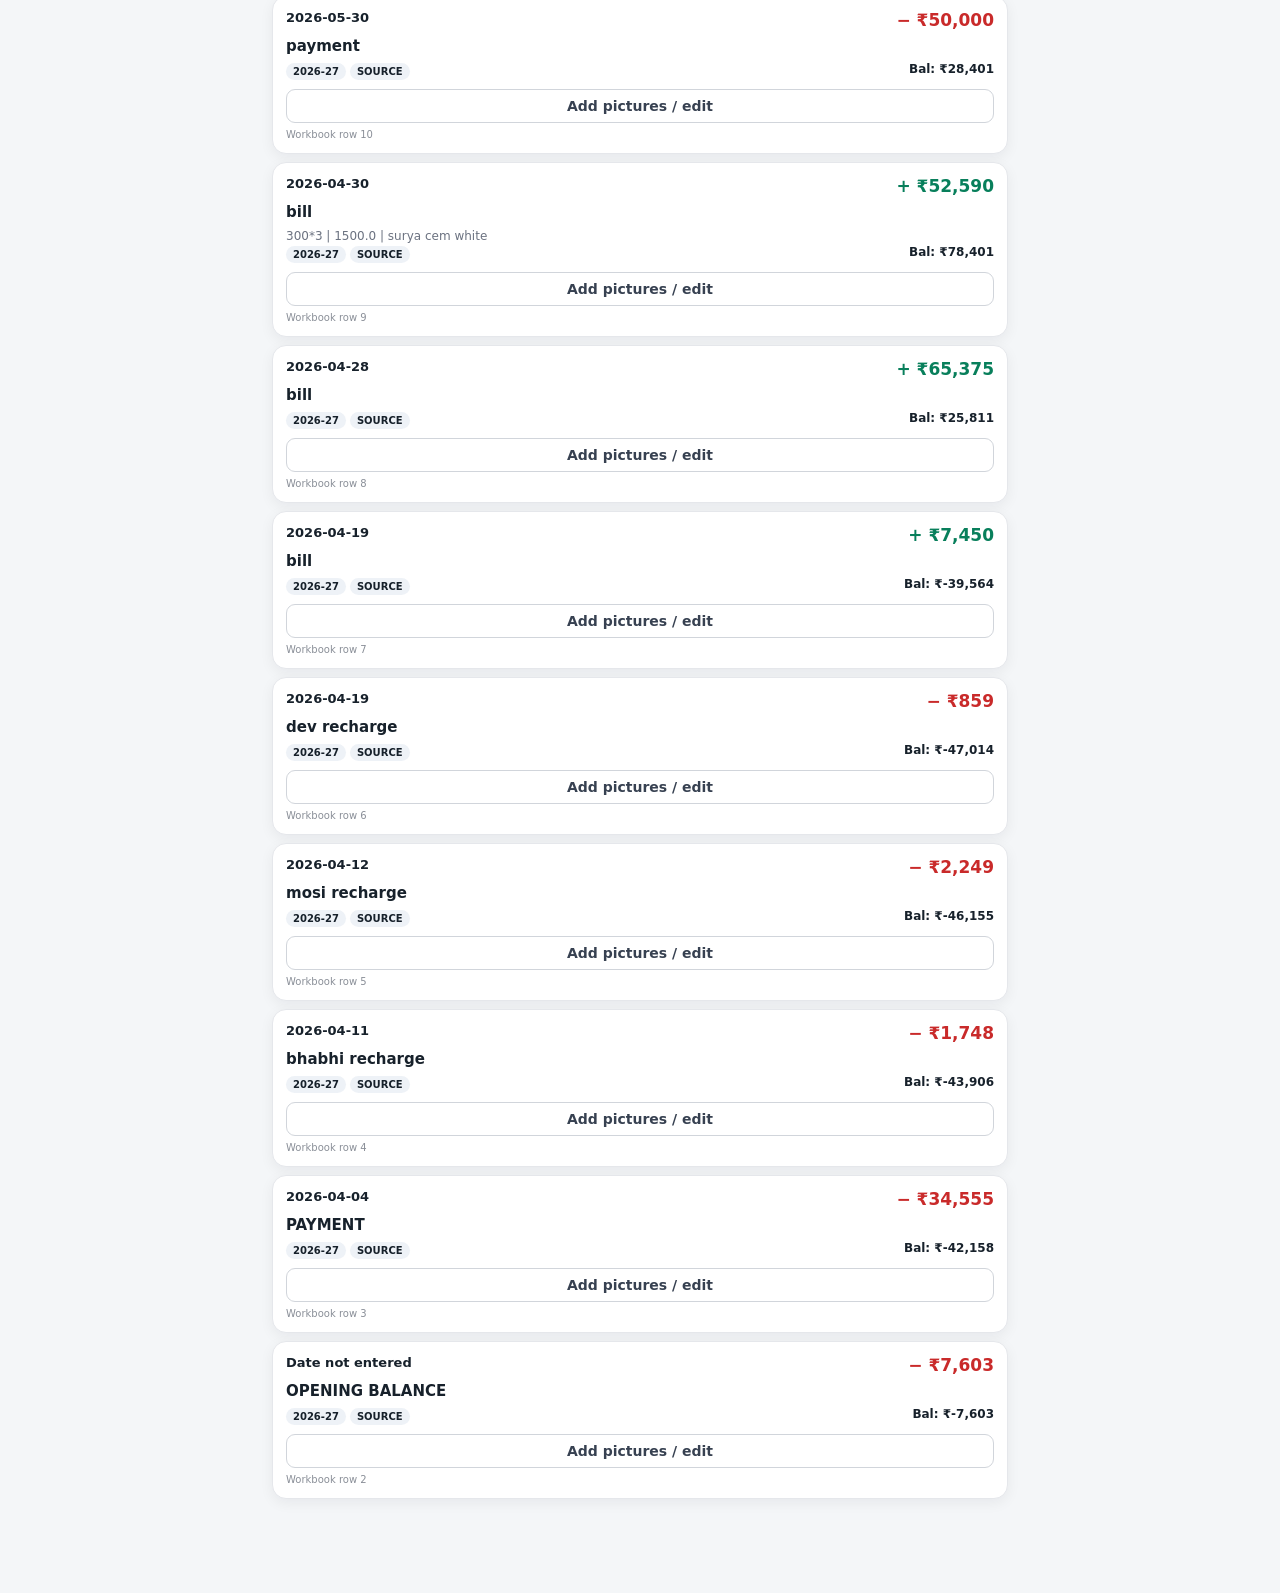
==== commit 1d25fab7: "Add previewed Excel CSV JSON and pasted data import" ====
--- a/ledger-android/app/src/main/assets/index.html
+++ b/ledger-android/app/src/main/assets/index.html
@@ -13,15 +13,15 @@
 .wrap{padding:12px;max-width:760px;margin:auto;padding-bottom:86px}.stats{display:grid;grid-template-columns:repeat(4,1fr);gap:8px;margin:10px 0}.stat,.card,.panel{background:var(--card);border:1px solid var(--line);border-radius:14px;box-shadow:var(--shadow)}.stat{padding:10px;min-width:0}.stat small{color:var(--muted);font-size:10px}.stat b{display:block;font-size:15px;margin-top:4px;overflow:hidden;text-overflow:ellipsis}.credit{color:var(--green)}.debit{color:var(--red)}
 .panel{padding:10px}.controls{display:grid;grid-template-columns:112px 1fr;gap:8px}.controls input,.controls select,.modal input,.modal select,.modal textarea,.exportBox input,.exportBox select{width:100%;padding:11px;border:1px solid #d1d5db;border-radius:10px;background:white;color:var(--ink);outline:none}.controls input:focus,.modal input:focus,.exportBox input:focus{border-color:var(--brand2);box-shadow:0 0 0 3px #245c5114}
 .chips{display:flex;gap:7px;overflow:auto;padding-top:9px;scrollbar-width:none}.chips::-webkit-scrollbar{display:none}.chip{white-space:nowrap;border:1px solid #d9dee3;background:#fff;border-radius:999px;padding:7px 11px;font-size:12px;font-weight:700;color:#4b5563}.chip.active{background:var(--brand);border-color:var(--brand);color:#fff}
-.toolbar{display:grid;grid-template-columns:1fr 1fr;gap:8px;margin:10px 0}.btn{border:0;border-radius:10px;padding:11px 12px;font-weight:800;background:var(--brand);color:white}.btn.alt{background:#fff;color:var(--brand);border:1px solid var(--brand)}.btn.gold{background:var(--gold)}.btn.danger{background:#fff0f0;color:#b42318;border:1px solid #ffd3d3}
+.toolbar{display:grid;grid-template-columns:1fr 1fr;gap:8px;margin:10px 0}.topActions{display:grid;grid-template-columns:1.2fr 1fr 1fr;gap:8px;margin:10px 0}.btn{border:0;border-radius:10px;padding:11px 12px;font-weight:800;background:var(--brand);color:white}.btn.alt{background:#fff;color:var(--brand);border:1px solid var(--brand)}.btn.gold{background:var(--gold)}.btn.danger{background:#fff0f0;color:#b42318;border:1px solid #ffd3d3}
 .entry{padding:13px;margin:8px 0}.row{display:flex;justify-content:space-between;gap:8px;align-items:flex-start}.date{font-weight:800;font-size:13px}.part{font-size:15px;font-weight:750;margin:7px 0}.amt{font-weight:900;font-size:17px;white-space:nowrap}.balance{font-weight:800;font-size:12px}.meta{color:var(--muted);font-size:12px;line-height:1.4}.badge{display:inline-block;padding:3px 7px;border-radius:999px;background:#eef2f7;font-size:10px;font-weight:800;margin-right:4px}.badge.photo{background:#eef6ff;color:#1d4ed8}.source{font-size:10px;color:#8a8f98;margin-top:6px}
 .photos{display:flex;gap:7px;overflow:auto;margin-top:8px;padding-bottom:2px}.thumb{width:70px;height:70px;object-fit:cover;border-radius:10px;border:1px solid var(--line);flex:0 0 auto}.photoBtn{width:100%;margin-top:9px;padding:8px 9px;border:1px solid #d1d5db;background:#fff;border-radius:9px;font-weight:750;color:#374151}
 .empty{text-align:center;color:var(--muted);padding:30px}.fab{position:fixed;right:18px;bottom:18px;width:58px;height:58px;border-radius:50%;font-size:29px;border:0;background:var(--gold);color:white;box-shadow:0 9px 26px #0004;z-index:15}
 .modalBack{position:fixed;inset:0;background:#0008;display:none;align-items:flex-end;z-index:30}.modalBack.show{display:flex}.modal{background:white;width:100%;max-height:92vh;overflow:auto;border-radius:20px 20px 0 0;padding:16px calc(16px + env(safe-area-inset-right)) calc(18px + env(safe-area-inset-bottom)) calc(16px + env(safe-area-inset-left))}.modal h2{margin:0 0 4px}.modal p{margin:0 0 10px;color:var(--muted);font-size:12px}.grid2{display:grid;grid-template-columns:1fr 1fr;gap:8px}.modal label,.exportBox label{display:block;font-size:11px;color:var(--muted);font-weight:750;margin:10px 0 4px}.note{background:#fff8db;border:1px solid #ffe066;padding:9px;border-radius:10px;margin:8px 0;font-size:11px;line-height:1.4}
 .previewGrid{display:grid;grid-template-columns:repeat(4,1fr);gap:7px;margin-top:8px}.previewItem{position:relative}.previewItem img{width:100%;aspect-ratio:1/1;object-fit:cover;border-radius:9px;border:1px solid var(--line)}.removePic{position:absolute;right:3px;top:3px;width:24px;height:24px;border-radius:50%;border:0;background:#000b;color:#fff;font-weight:900}
 .exportBox{background:#f8faf9;border:1px solid #d6e2de;border-radius:13px;padding:11px;margin:10px 0}.calcGrid{display:grid;grid-template-columns:repeat(3,1fr);gap:7px;margin-top:9px}.calc{background:white;border:1px solid #e1e6e4;border-radius:10px;padding:8px;min-width:0}.calc small{display:block;color:var(--muted);font-size:9px}.calc b{display:block;font-size:12px;margin-top:3px;overflow:hidden;text-overflow:ellipsis}.exportActions{display:grid;grid-template-columns:1fr 1fr;gap:8px;margin-top:10px}
-.viewer{position:fixed;inset:0;background:#000e;display:none;z-index:60;align-items:center;justify-content:center;padding:18px}.viewer.show{display:flex}.viewer img{max-width:100%;max-height:88vh;border-radius:10px}.viewer button{position:absolute;right:15px;top:calc(15px + env(safe-area-inset-top));width:42px;height:42px;border-radius:50%;border:0;font-size:22px}
-@media(max-width:520px){.stats{grid-template-columns:1fr 1fr}.calcGrid{grid-template-columns:1fr 1fr}.previewGrid{grid-template-columns:repeat(3,1fr)}}@media(min-width:600px){.modalBack{align-items:center;justify-content:center}.modal{max-width:560px;border-radius:20px}.stats{grid-template-columns:repeat(4,1fr)}}
+.importBox{background:#f8faf9;border:1px solid #d6e2de;border-radius:13px;padding:11px;margin:10px 0}.importBtns{display:grid;grid-template-columns:1fr 1fr;gap:8px;margin-top:8px}.importPreview{margin-top:10px}.importPreview .calcGrid{margin-top:6px}.pasteBox{width:100%;min-height:92px;padding:10px;border:1px solid #d1d5db;border-radius:10px;resize:vertical}.sample{font-size:10px;color:var(--muted);line-height:1.45;margin-top:6px}.viewer{position:fixed;inset:0;background:#000e;display:none;z-index:60;align-items:center;justify-content:center;padding:18px}.viewer.show{display:flex}.viewer img{max-width:100%;max-height:88vh;border-radius:10px}.viewer button{position:absolute;right:15px;top:calc(15px + env(safe-area-inset-top));width:42px;height:42px;border-radius:50%;border:0;font-size:22px}
+@media(max-width:520px){.stats{grid-template-columns:1fr 1fr}.calcGrid{grid-template-columns:1fr 1fr}.previewGrid{grid-template-columns:repeat(3,1fr)}.topActions{grid-template-columns:1fr 1fr}.topActions .importMain{grid-column:1/-1}.importBtns{grid-template-columns:1fr 1fr}}@media(min-width:600px){.modalBack{align-items:center;justify-content:center}.modal{max-width:560px;border-radius:20px}.stats{grid-template-columns:repeat(4,1fr)}}
 </style>
 </head>
 <body>
@@ -36,7 +36,7 @@
    <button class="chip active" data-type="all">All</button><button class="chip" data-type="bill">Bills</button><button class="chip" data-type="payment">Payments</button><button class="chip" data-type="recharge">Recharge</button><button class="chip" data-type="photos">With Photos</button>
   </div>
  </div>
- <div class="toolbar"><button class="btn gold" onclick="openExport()">Export Ledger</button><button class="btn alt" onclick="showIssues()">Data Flags</button></div>
+ <div class="topActions"><button class="btn gold" onclick="openExport()">Export Ledger</button><button class="btn alt importMain" onclick="openImport()">Import Data</button><button class="btn alt" onclick="showIssues()">Data Flags</button></div>
  <div id="list"></div>
 </div>
 <button class="fab" onclick="openAdd()">+</button>
@@ -65,12 +65,33 @@
  <div class="exportActions"><button class="btn" onclick="savePdf()">Save PDF</button><button class="btn" onclick="saveJpeg()">Save JPEG</button><button class="btn alt" onclick="sharePdf()">Share PDF</button><button class="btn alt" onclick="shareJpeg()">Share JPEG</button><button class="btn alt" onclick="exportBackup()">JSON Backup</button><button class="btn alt" onclick="closeExport()">Close</button></div>
 </div></div>
 
+<div class="modalBack" id="importBack" onclick="if(event.target===this)closeImport()"><div class="modal">
+ <h2>Import Ledger Data</h2><p>Import new transactions without replacing the verified built-in ledger. Exact duplicates are skipped automatically.</p>
+ <div class="importBox">
+  <div class="grid2">
+   <div><label>Default financial year</label><select id="impFy"><option value="auto">Auto from date</option><option>2026-27</option><option>2025-26</option><option>2024-25</option></select></div>
+   <div><label>Duplicate handling</label><select id="impDup"><option value="skip">Skip exact duplicates</option></select></div>
+  </div>
+  <div class="importBtns">
+   <button class="btn" onclick="pickImport('xlsx')">Excel .XLSX</button>
+   <button class="btn" onclick="pickImport('csv')">CSV / TSV</button>
+   <button class="btn alt" onclick="pickImport('json')">JSON Backup</button>
+   <button class="btn alt" onclick="usePastedData()">Paste Table</button>
+  </div>
+  <label>Paste CSV / tab-separated rows</label>
+  <textarea id="impPaste" class="pasteBox" placeholder="Date&#9;Particular&#9;Credit&#9;Debit&#10;2026-10-05&#9;BILL&#9;12500&#9;"></textarea>
+  <div class="sample">Recognised columns include Date, FY/Financial Year, Particular/Description, Credit/Bill, Debit/Payment, Balance and Notes. If no header is found, fallback order is Date, Particular, Credit, Debit, Balance, Notes.</div>
+ </div>
+ <div id="importPreview" class="importPreview"></div>
+ <div class="toolbar"><button class="btn alt" onclick="closeImport()">Cancel</button><button class="btn" id="applyImportBtn" onclick="applyImport()" disabled>Import These Entries</button></div>
+</div></div>
+
 <div class="viewer" id="viewer" onclick="closeViewer()"><button onclick="closeViewer()">×</button><img id="viewerImg"></div>
 
 <script src="ledger_data.js"></script>
 <script>
 const KEY='vks_user_entries_v1', IMG='vks_images_v1';
-let editId=null,pendingPhotos=[],activeType='all';
+let editId=null,pendingPhotos=[],activeType='all',pendingImport=[],pendingImportImages={},pendingImportStats=null;
 
 const user=()=>{try{return JSON.parse(localStorage.getItem(KEY)||'[]')}catch(e){return[]}};
 const saveUser=x=>localStorage.setItem(KEY,JSON.stringify(x));
@@ -100,7 +121,7 @@
  heroBalance.textContent=money(bal);balLabel.textContent=sel==='All'?'2026-27 CURRENT BALANCE':sel+' BALANCE';
  stats.innerHTML=`<div class=stat><small>Entries</small><b>${arr.length}</b></div><div class=stat><small>Credit</small><b class=credit>${money(t.cr)}</b></div><div class=stat><small>Debit</small><b class=debit>${money(t.dr)}</b></div><div class=stat><small>Filtered Net</small><b>${money(t.cr-t.dr)}</b></div>`;
  list.innerHTML=arr.length?'':'<div class="card empty">No matching entries</div>';
- arr.slice().reverse().forEach(x=>{let cr=x.credit!=null,amount=cr?x.credit:x.debit,ps=photoList(x.id),ph=ps.length?`<div class=photos>${ps.slice(0,4).map((p,i)=>`<img class=thumb src="${p}" onclick="event.stopPropagation();openViewer('${x.id}',${i})">`).join('')}${ps.length>4?`<span class=badge>+${ps.length-4} more</span>`:''}</div>`:'';list.innerHTML+=`<div class="card entry"><div class=row><span class=date>${x.date||'Date not entered'}</span><span class="amt ${cr?'credit':'debit'}">${cr?'+':'−'} ${money(amount)}</span></div><div class=part>${esc(x.particular)}</div>${x.notes?`<div class=meta>${esc(x.notes)}</div>`:''}<div class=row><span><span class=badge>${x.fy}</span><span class=badge>${x.source==='Imported XLSX'?'SOURCE':'USER'}</span>${ps.length?`<span class="badge photo">${ps.length} PHOTO${ps.length>1?'S':''}</span>`:''}</span><span class=balance>Bal: ${money(x.balance)}</span></div>${ph}<button class=photoBtn onclick="openEntry('${x.id}')">${ps.length?'View / add pictures':'Add pictures / edit'}</button><div class=source>${x.source==='Imported XLSX'?'Workbook row '+x.sourceRow:'Added in app'}</div></div>`})
+ arr.slice().reverse().forEach(x=>{let cr=x.credit!=null,amount=cr?x.credit:x.debit,ps=photoList(x.id),ph=ps.length?`<div class=photos>${ps.slice(0,4).map((p,i)=>`<img class=thumb src="${p}" onclick="event.stopPropagation();openViewer('${x.id}',${i})">`).join('')}${ps.length>4?`<span class=badge>+${ps.length-4} more</span>`:''}</div>`:'';list.innerHTML+=`<div class="card entry"><div class=row><span class=date>${x.date||'Date not entered'}</span><span class="amt ${cr?'credit':'debit'}">${cr?'+':'−'} ${money(amount)}</span></div><div class=part>${esc(x.particular)}</div>${x.notes?`<div class=meta>${esc(x.notes)}</div>`:''}<div class=row><span><span class=badge>${x.fy}</span><span class=badge>${x.source==='Imported XLSX'?'SOURCE':x.source==='Imported file'?'IMPORT':'USER'}</span>${ps.length?`<span class="badge photo">${ps.length} PHOTO${ps.length>1?'S':''}</span>`:''}</span><span class=balance>Bal: ${money(x.balance)}</span></div>${ph}<button class=photoBtn onclick="openEntry('${x.id}')">${ps.length?'View / add pictures':'Add pictures / edit'}</button><div class=source>${x.source==='Imported XLSX'?'Workbook row '+x.sourceRow:x.source==='Imported file'?'Imported file entry':'Added in app'}</div></div>`})
 }
 function openAdd(){editId=null;pendingPhotos=[];[mdate,mfy,mpart,mcr,mdr,mnotes].forEach(el=>el.disabled=false);mtitle.textContent='Add Entry';msub.textContent='Add a bill, payment, recharge or note.';mdate.value=new Date().toISOString().slice(0,10);mfy.value=fy.value==='All'?'2026-27':fy.value;mpart.value='';mcr.value='';mdr.value='';mnotes.value='';mphoto.value='';renderPhotoPreview();entryBack.classList.add('show')}
 function openEntry(id){let x=all().find(z=>z.id===id);if(!x)return;editId=id;pendingPhotos=[];let imported=x.source==='Imported XLSX';mtitle.textContent=imported?'Transaction Pictures':'Edit Entry';msub.textContent=imported?'Source ledger fields are protected. You can add or remove pictures.':'Edit entry and manage its pictures.';mdate.value=x.date||'';mfy.value=x.fy;mpart.value=x.particular;mcr.value=x.credit??'';mdr.value=x.debit??'';mnotes.value=x.notes||'';[mdate,mfy,mpart,mcr,mdr,mnotes].forEach(el=>el.disabled=imported);mphoto.value='';renderPhotoPreview();entryBack.classList.add('show')}
@@ -118,6 +139,89 @@
  closeEntry();render()
 }
 
+
+function openImport(){pendingImport=[];pendingImportImages={};pendingImportStats=null;impPaste.value='';importPreview.innerHTML='<div class="note">Choose Excel, CSV, JSON, or paste rows to preview before importing.</div>';applyImportBtn.disabled=true;impFy.value=fy.value==='All'?'auto':fy.value;importBack.classList.add('show')}
+function closeImport(){importBack.classList.remove('show');pendingImport=[];pendingImportImages={};pendingImportStats=null}
+function pickImport(kind){if(window.AndroidApp&&AndroidApp.pickImport){AndroidApp.pickImport(kind)}else alert('File import requires the Android APK')}
+function usePastedData(){let txt=impPaste.value.trim();if(!txt){alert('Paste CSV or tab-separated data first.');return}stageDelimited(txt,'Pasted data')}
+function importFromNative(kind,content,name){
+ try{
+  if(kind==='xlsx'){let table=JSON.parse(content);stageTable(table,name||'Excel file')}
+  else if(kind==='csv'){stageDelimited(content,name||'CSV file')}
+  else if(kind==='json'){stageJson(content,name||'JSON file')}
+ }catch(e){alert('Import could not be read: '+e.message)}
+}
+function parseDelimited(text){
+ let first=(text.split(/\r?\n/).find(x=>x.trim())||''),tabs=(first.match(/\t/g)||[]).length,semis=(first.match(/;/g)||[]).length,commas=(first.match(/,/g)||[]).length,delim=tabs>=commas&&tabs>=semis?'\t':semis>commas?';':',';
+ let rows=[],row=[],cell='',q=false;
+ for(let i=0;i<text.length;i++){let ch=text[i];if(ch==='"'){if(q&&text[i+1]==='"'){cell+='"';i++}else q=!q}else if(ch===delim&&!q){row.push(cell);cell=''}else if((ch==='\n'||ch==='\r')&&!q){if(ch==='\r'&&text[i+1]==='\n')i++;row.push(cell);cell='';if(row.some(x=>String(x).trim()!==''))rows.push(row);row=[]}else cell+=ch}
+ row.push(cell);if(row.some(x=>String(x).trim()!==''))rows.push(row);return rows
+}
+function stageDelimited(text,name){stageTable(parseDelimited(text),name)}
+function normHead(v){return String(v??'').trim().toLowerCase().replace(/[₹$€£:_\-\/().\s]+/g,'')}
+function headerKind(v){
+ let s=normHead(v);
+ if(['date','dt','transactiondate','entrydate','दिनांक'].includes(s))return'date';
+ if(['fy','financialyear','financialyr','year'].includes(s))return'fy';
+ if(['particular','particulars','description','narration','details','detail','entry'].includes(s))return'particular';
+ if(['credit','cr','creditamount','bill','billamount','receivable'].includes(s))return'credit';
+ if(['debit','dr','debitamount','payment','paymentamount','paid'].includes(s))return'debit';
+ if(['balance','bal','closingbalance'].includes(s))return'balance';
+ if(['notes','note','remark','remarks','memo','comment'].includes(s))return'notes';
+ return''
+}
+function parseAmt(v){if(v==null||v==='')return null;let s=String(v).trim().replace(/[₹,$\s]/g,'');if(/^\(.*\)$/.test(s))s='-'+s.slice(1,-1);let n=Number(s);return Number.isFinite(n)?n:null}
+function pad2(n){return String(n).padStart(2,'0')}
+function parseImportDate(v){
+ if(v==null||v==='')return'';let s=String(v).trim();
+ if(/^\d+(\.\d+)?$/.test(s)){let n=Number(s);if(n>20000&&n<90000){let d=new Date(Date.UTC(1899,11,30)+Math.floor(n)*86400000);return d.getUTCFullYear()+'-'+pad2(d.getUTCMonth()+1)+'-'+pad2(d.getUTCDate())}}
+ let m=s.match(/^(\d{4})[-\/.](\d{1,2})[-\/.](\d{1,2})/);if(m)return m[1]+'-'+pad2(m[2])+'-'+pad2(m[3]);
+ m=s.match(/^(\d{1,2})[-\/.](\d{1,2})[-\/.](\d{2,4})$/);if(m){let y=Number(m[3]);if(y<100)y+=2000;return y+'-'+pad2(m[2])+'-'+pad2(m[1])}
+ let d=new Date(s);if(!isNaN(d)){return d.getFullYear()+'-'+pad2(d.getMonth()+1)+'-'+pad2(d.getDate())}return s
+}
+function inferFy(date){
+ if(impFy.value!=='auto')return impFy.value;
+ let m=String(date||'').match(/^(\d{4})-(\d{2})-/);if(!m)return fy.value==='All'?'2026-27':fy.value;
+ let y=Number(m[1]),mo=Number(m[2]);return mo>=4?y+'-'+String(y+1).slice(-2):(y-1)+'-'+String(y).slice(-2)
+}
+function stageTable(table,name){
+ if(!Array.isArray(table)||!table.length){alert('No rows found in '+name);return}
+ let header=-1,map={};
+ for(let r=0;r<Math.min(25,table.length);r++){let score=0,tmp={};(table[r]||[]).forEach((v,i)=>{let k=headerKind(v);if(k&&tmp[k]==null){tmp[k]=i;score++}});if(score>=2&&(tmp.particular!=null||tmp.credit!=null||tmp.debit!=null)){header=r;map=tmp;break}}
+ let start=header>=0?header+1:0;if(header<0)map={date:0,particular:1,credit:2,debit:3,balance:4,notes:5};
+ let rows=[];
+ for(let i=start;i<table.length;i++){let a=table[i]||[],date=parseImportDate(a[map.date]),part=String(a[map.particular]??'').trim(),cr=parseAmt(a[map.credit]),dr=parseAmt(a[map.debit]),notes=map.notes!=null?String(a[map.notes]??'').trim():'',fileFy=map.fy!=null?String(a[map.fy]??'').trim():'';
+  if(!part&&cr==null&&dr==null)continue;if(cr==null&&dr==null)continue;if(cr!=null&&dr!=null&&cr===0)cr=null;if(cr!=null&&dr!=null&&dr===0)dr=null;
+  rows.push({oldId:'',fy:fileFy||inferFy(date),date,particular:part||(cr!=null?'BILL':'PAYMENT'),credit:cr,debit:dr,balance:null,notes,source:'Imported file',sourceRow:null})
+ }
+ stageRows(rows,{},name)
+}
+function stageJson(text,name){
+ let p=JSON.parse(text),rows=[],pics={};
+ if(Array.isArray(p))rows=p;
+ else if(Array.isArray(p.userEntries)){rows=p.userEntries;pics=p.images||{}}
+ else if(Array.isArray(p.transactions))rows=p.transactions.filter(x=>!x.source||x.source==='User entry'||x.source==='Imported file');
+ else if(Array.isArray(p.sourceLedger)){rows=p.sourceLedger;pics=p.images||{}}
+ else throw new Error('No transaction array found in JSON');
+ rows=rows.map(x=>({oldId:x.id||'',fy:x.fy||inferFy(parseImportDate(x.date)),date:parseImportDate(x.date),particular:String(x.particular||x.description||'').trim(),credit:parseAmt(x.credit),debit:parseAmt(x.debit),balance:null,notes:String(x.notes||'').trim(),source:'Imported file',sourceRow:null})).filter(x=>x.particular&&(x.credit!=null||x.debit!=null));
+ stageRows(rows,pics,name)
+}
+function sig(x){return [x.fy||'',x.date||'',String(x.particular||'').trim().toLowerCase(),x.credit==null?'':Number(x.credit).toFixed(2),x.debit==null?'':Number(x.debit).toFixed(2)].join('|')}
+function stageRows(rows,pics,name){
+ let seen=new Set(all().map(sig)),newRows=[],dups=0,cr=0,dr=0;
+ rows.forEach(x=>{let s=sig(x);if(seen.has(s)){dups++;return}seen.add(s);newRows.push(x);cr+=Number(x.credit)||0;dr+=Number(x.debit)||0});
+ pendingImport=newRows;pendingImportImages=pics||{};pendingImportStats={name,total:rows.length,newCount:newRows.length,duplicates:dups,cr,dr};
+ importPreview.innerHTML='<div class="note"><b>'+esc(name)+'</b><br>Preview only — nothing has been changed yet.</div><div class="calcGrid">'+
+  '<div class=calc><small>Rows found</small><b>'+rows.length+'</b></div><div class=calc><small>New entries</small><b>'+newRows.length+'</b></div><div class=calc><small>Duplicates skipped</small><b>'+dups+'</b></div>'+
+  '<div class=calc><small>Credit to import</small><b class=credit>'+money(cr)+'</b></div><div class=calc><small>Debit to import</small><b class=debit>'+money(dr)+'</b></div><div class=calc><small>Net</small><b>'+money(cr-dr)+'</b></div></div>';
+ applyImportBtn.disabled=!newRows.length
+}
+function applyImport(){
+ if(!pendingImport.length)return;let u=user(),m=normalizeMap(),now=Date.now(),added=0;
+ pendingImport.forEach((x,i)=>{let old=x.oldId,id='import-'+now+'-'+i,rec={id,fy:x.fy,date:x.date,particular:x.particular,credit:x.credit,debit:x.debit,balance:null,notes:x.notes,sourceRow:null,source:'Imported file',createdAt:now+i};u.push(rec);let ps=pendingImportImages[old];if(ps){if(typeof ps==='string')ps=[ps];if(Array.isArray(ps)&&ps.length)m[id]=ps.slice(0,8)}added++});
+ saveUser(u);saveImgs(m);closeImport();render();alert('Imported '+added+' new entries successfully. Exact duplicates were skipped.')
+}
+
 function openExport(){exFy.value=fy.value;exType.value=activeType;exSearch.value=q.value;exFrom.value='';exTo.value='';updateExportCalc();exportBack.classList.add('show')}
 function closeExport(){exportBack.classList.remove('show')}
 function exportRows(){let arr=all(),f=exFy.value,typ=exType.value,from=exFrom.value,to=exTo.value,s=exSearch.value.trim().toLowerCase();if(f!=='All')arr=arr.filter(x=>x.fy===f);if(typ==='photos')arr=arr.filter(x=>photoList(x.id).length);else if(typ!=='all')arr=arr.filter(x=>classify(x)===typ);if(from)arr=arr.filter(x=>x.date&&x.date>=from);if(to)arr=arr.filter(x=>x.date&&x.date<=to);if(s)arr=arr.filter(x=>((x.date||'')+' '+(x.particular||'')+' '+(x.notes||'')+' '+(x.credit||'')+' '+(x.debit||'')).toLowerCase().includes(s));return arr}
@@ -129,7 +233,7 @@
 function saveJpeg(){if(window.AndroidApp&&AndroidApp.exportJpeg){AndroidApp.exportJpeg(reportPayload(),false);closeExport()}else alert('JPEG export requires Android app')}
 function sharePdf(){if(window.AndroidApp&&AndroidApp.exportPdf){AndroidApp.exportPdf(reportPayload(),true);closeExport()}else alert('PDF sharing requires Android app')}
 function shareJpeg(){if(window.AndroidApp&&AndroidApp.exportJpeg){AndroidApp.exportJpeg(reportPayload(),true);closeExport()}else alert('JPEG sharing requires Android app')}
-function exportBackup(){let payload={exportedAt:new Date().toISOString(),sourceStats:SOURCE_STATS,sourceLedger:SOURCE_LEDGER,userEntries:user(),images:normalizeMap()};let content=JSON.stringify(payload,null,2),name='VKS_Ledger_Backup_'+new Date().toISOString().slice(0,10)+'.json';if(window.AndroidApp&&AndroidApp.saveFile)AndroidApp.saveFile(content,'application/json',name);closeExport()}
+function exportBackup(){let payload={app:'VKS Party Ledger',version:'1.1-pro-import',exportedAt:new Date().toISOString(),sourceStats:SOURCE_STATS,sourceLedger:SOURCE_LEDGER,userEntries:user(),images:normalizeMap()};let content=JSON.stringify(payload,null,2),name='VKS_Ledger_Backup_'+new Date().toISOString().slice(0,10)+'.json';if(window.AndroidApp&&AndroidApp.saveFile)AndroidApp.saveFile(content,'application/json',name);closeExport()}
 function showIssues(){let flags=SOURCE_LEDGER.filter(x=>!x.date);alert(flags.length+' imported transaction(s) have no date in the original workbook. They are preserved without guessing.\n\n'+flags.slice(0,8).map(x=>x.fy+' row '+x.sourceRow+' — '+x.particular+' '+money(x.credit??x.debit)).join('\n'))}
 function openViewer(id,i){let p=photoList(id)[i];if(p)openPreviewSrc(p)}function openPreviewSrc(src){viewerImg.src=src;viewer.classList.add('show')}function closeViewer(){viewer.classList.remove('show');viewerImg.src=''}
 init();
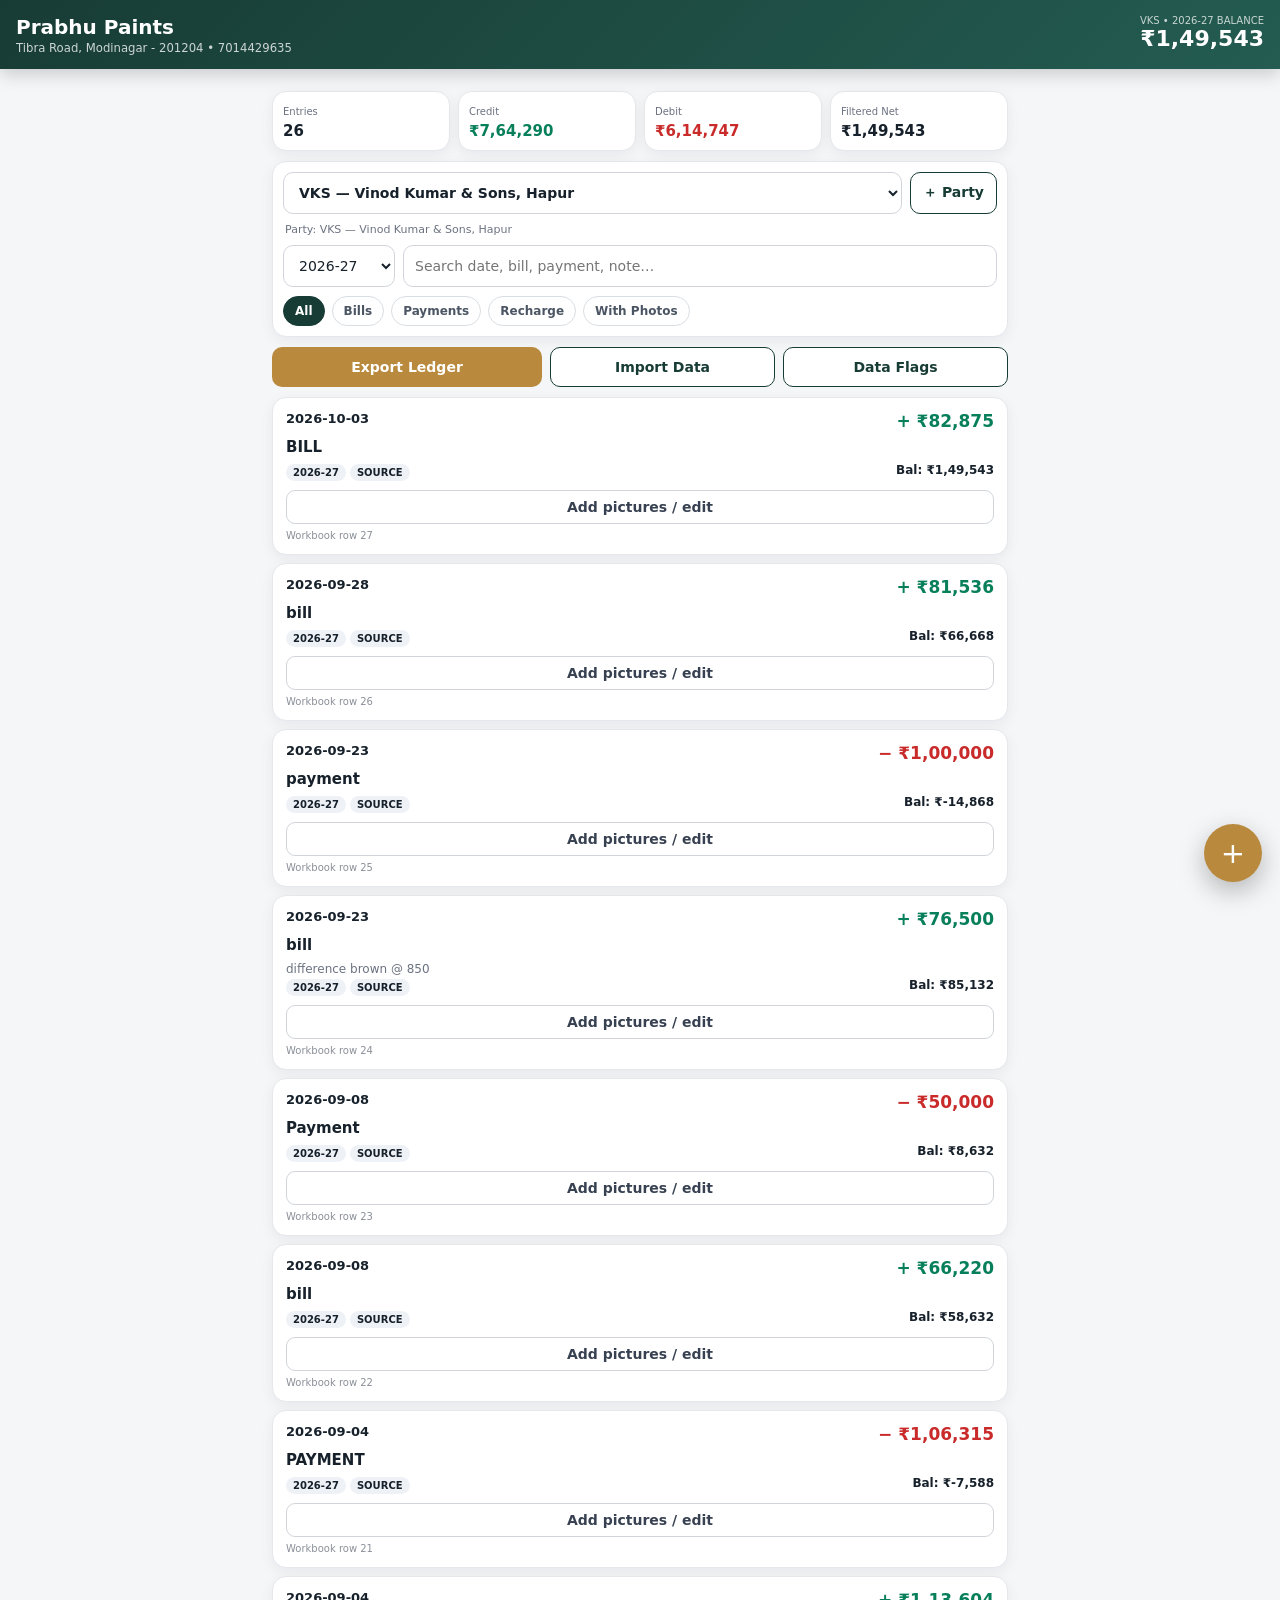
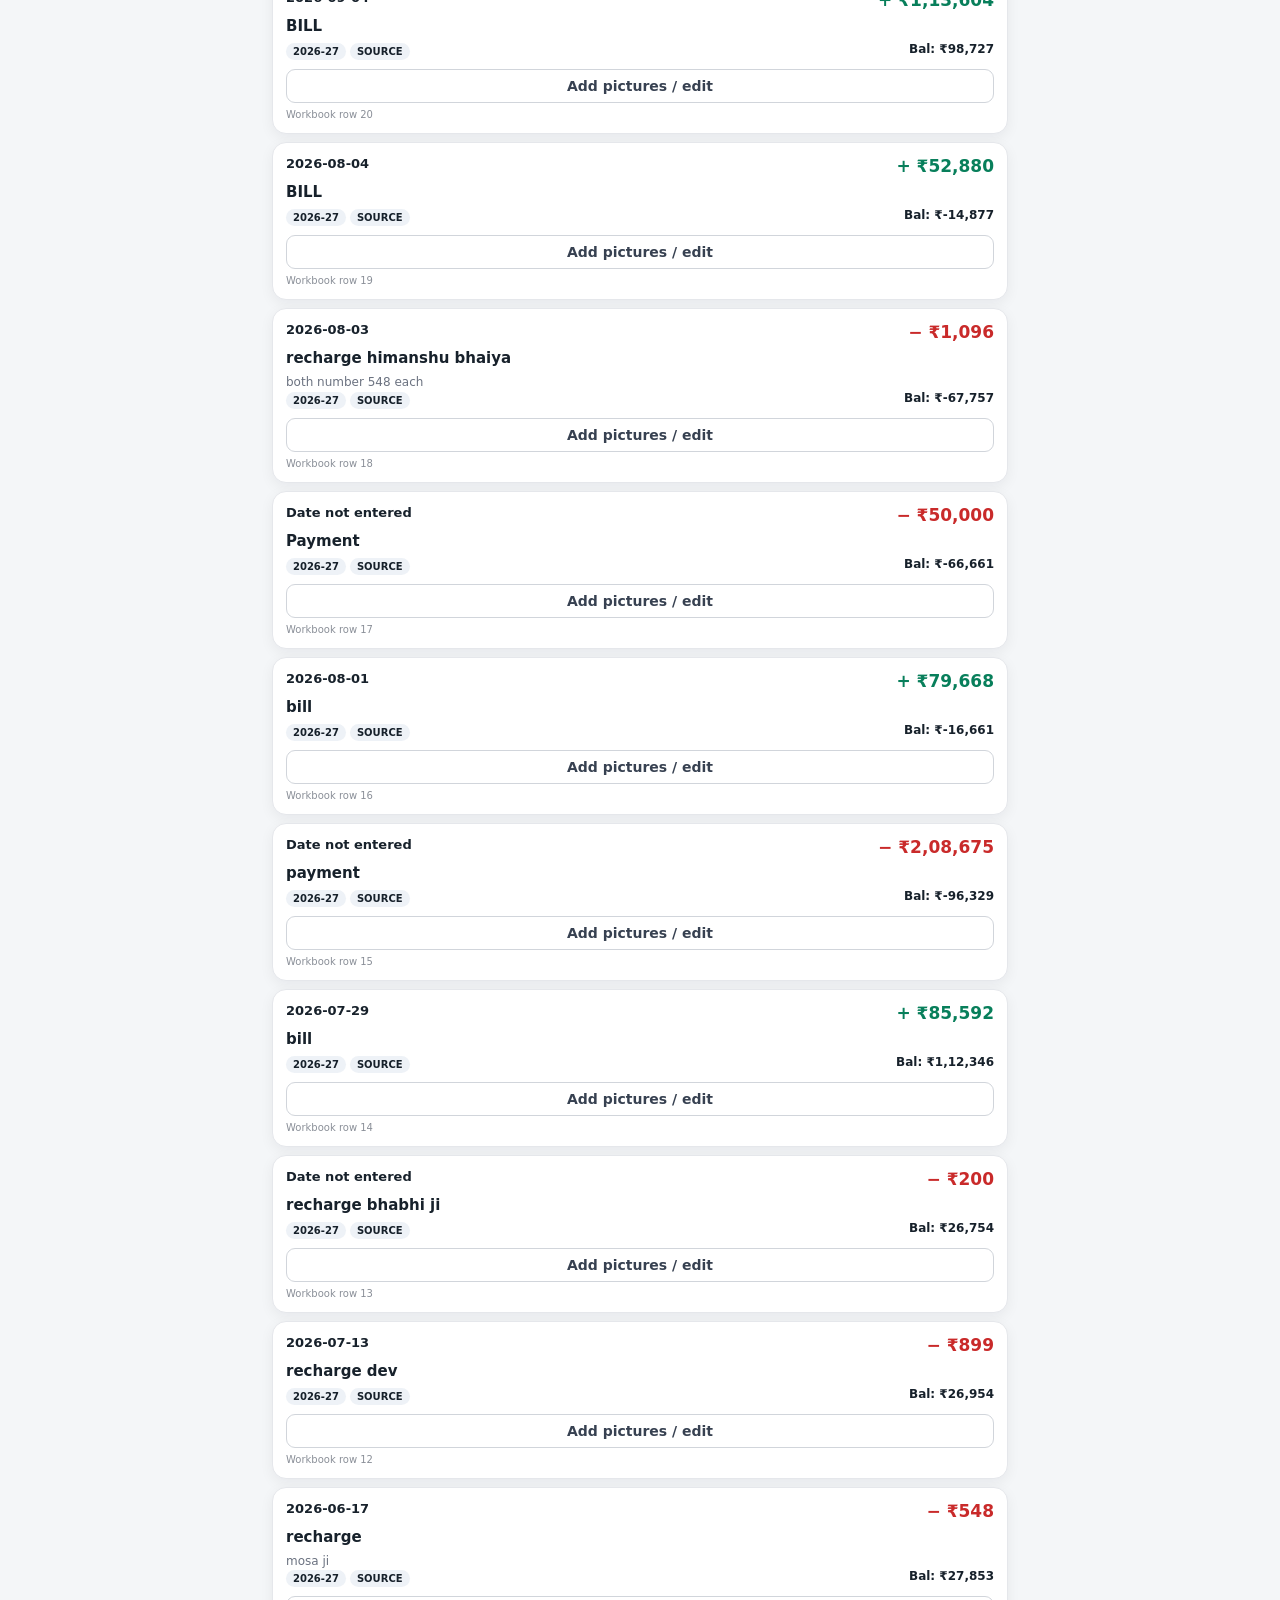
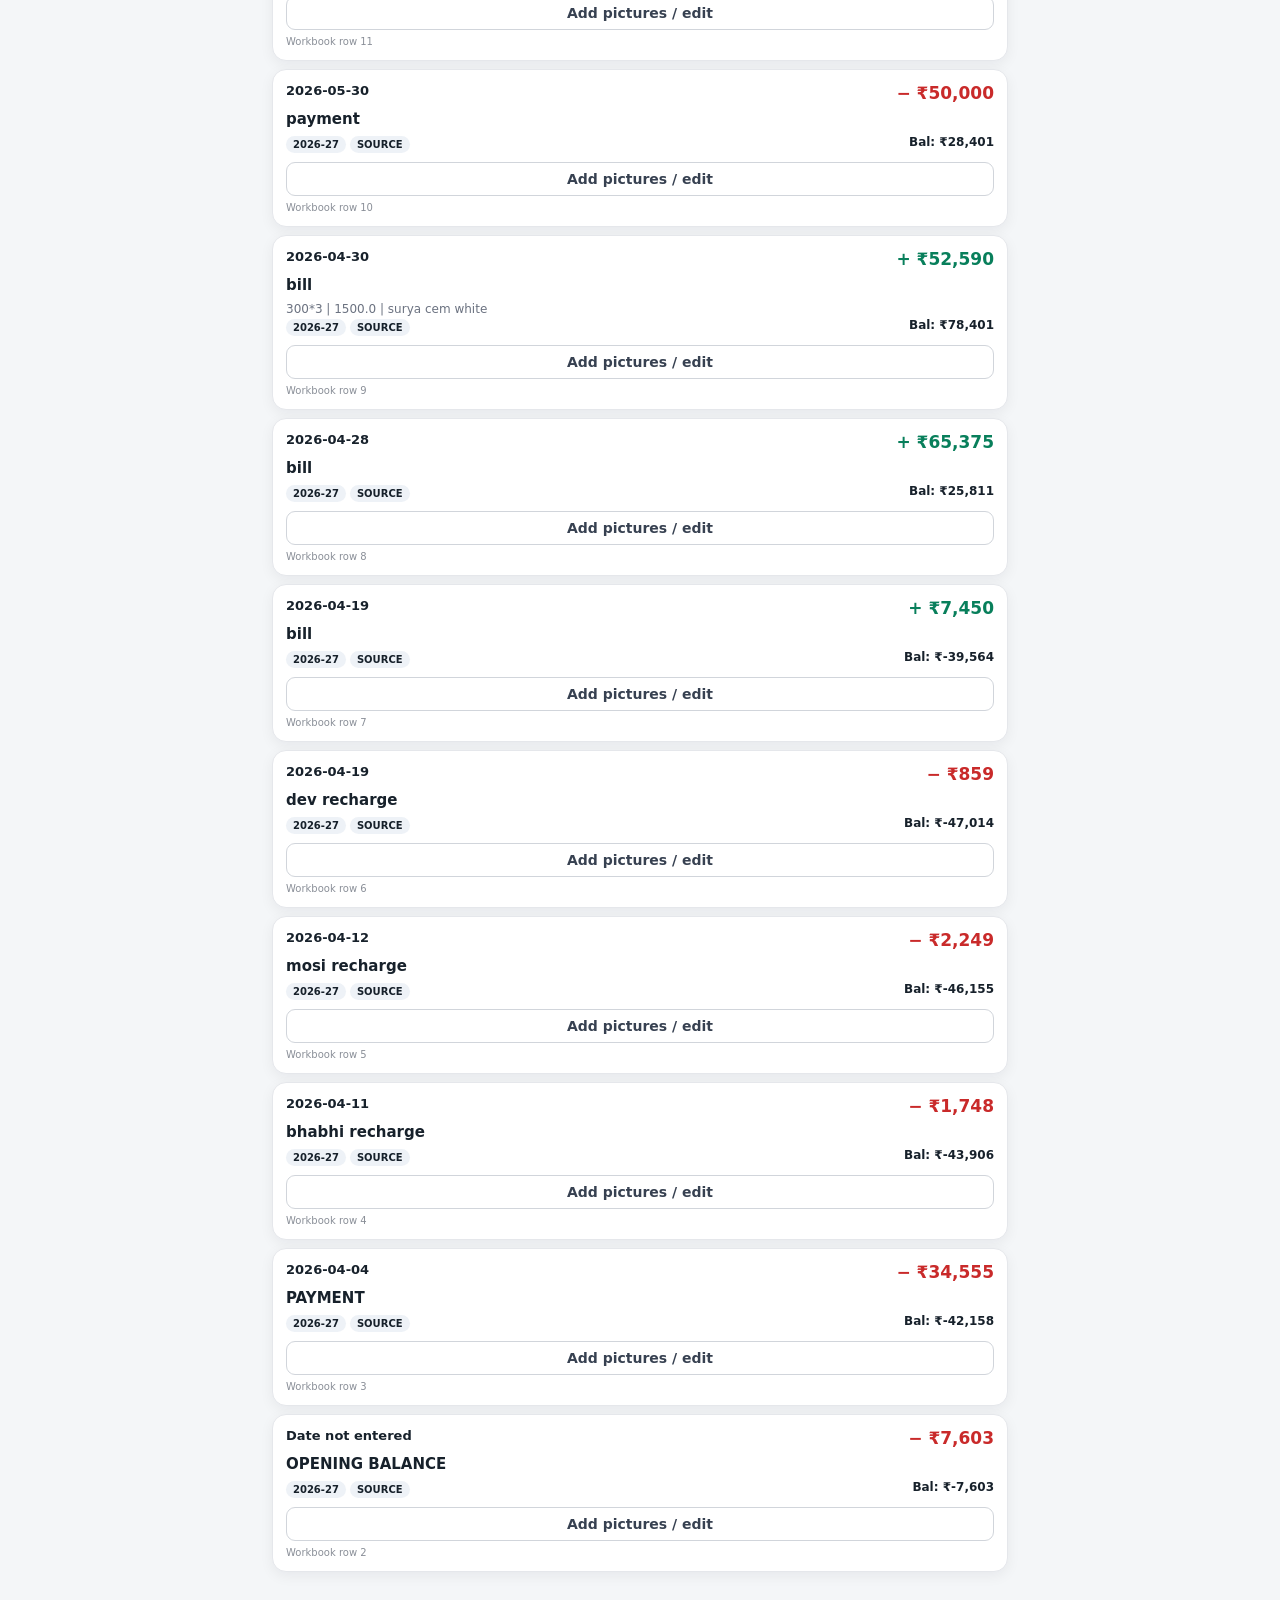
==== commit 405b9d4a: "Add Prabhu Paints identity and multi-party ledgers" ====
--- a/ledger-android/app/src/main/assets/index.html
+++ b/ledger-android/app/src/main/assets/index.html
@@ -4,14 +4,14 @@
 <meta charset="utf-8">
 <meta name="viewport" content="width=device-width,initial-scale=1,viewport-fit=cover,user-scalable=no">
 <meta name="theme-color" content="#173c35">
-<title>VKS Party Ledger</title>
+<title>Prabhu Paints Party Ledger</title>
 <style>
 :root{--brand:#173c35;--brand2:#245c51;--gold:#b98a3d;--bg:#f4f6f8;--card:#fff;--ink:#17212b;--muted:#6b7280;--line:#e5e7eb;--green:#087f5b;--red:#c92a2a;--shadow:0 4px 14px rgba(15,23,42,.06)}
 *{box-sizing:border-box;-webkit-tap-highlight-color:transparent}html,body{margin:0;min-height:100%;background:var(--bg);color:var(--ink);font:14px system-ui,-apple-system,Segoe UI,Roboto,Arial,sans-serif}button,input,select,textarea{font:inherit}
 header{position:sticky;top:0;z-index:10;background:linear-gradient(135deg,var(--brand),var(--brand2));color:white;padding:calc(15px + env(safe-area-inset-top)) 16px 14px;box-shadow:0 4px 18px #0003}
 .headrow{display:flex;justify-content:space-between;gap:10px;align-items:flex-start}.brand h1{font-size:20px;margin:0}.brand small{opacity:.78}.heroBal{text-align:right}.heroBal small{display:block;opacity:.75;font-size:10px}.heroBal b{font-size:22px}
 .wrap{padding:12px;max-width:760px;margin:auto;padding-bottom:86px}.stats{display:grid;grid-template-columns:repeat(4,1fr);gap:8px;margin:10px 0}.stat,.card,.panel{background:var(--card);border:1px solid var(--line);border-radius:14px;box-shadow:var(--shadow)}.stat{padding:10px;min-width:0}.stat small{color:var(--muted);font-size:10px}.stat b{display:block;font-size:15px;margin-top:4px;overflow:hidden;text-overflow:ellipsis}.credit{color:var(--green)}.debit{color:var(--red)}
-.panel{padding:10px}.controls{display:grid;grid-template-columns:112px 1fr;gap:8px}.controls input,.controls select,.modal input,.modal select,.modal textarea,.exportBox input,.exportBox select{width:100%;padding:11px;border:1px solid #d1d5db;border-radius:10px;background:white;color:var(--ink);outline:none}.controls input:focus,.modal input:focus,.exportBox input:focus{border-color:var(--brand2);box-shadow:0 0 0 3px #245c5114}
+.panel{padding:10px}.partyRow{display:grid;grid-template-columns:1fr auto;gap:8px;align-items:center;margin-bottom:9px}.partySelect{width:100%;padding:11px;border:1px solid #d1d5db;border-radius:10px;background:#fff;color:var(--ink);font-weight:800}.partyInfo{font-size:11px;color:var(--muted);margin:0 2px 9px}.partyBtn{border:1px solid var(--brand);background:#fff;color:var(--brand);border-radius:10px;padding:11px 12px;font-weight:850;white-space:nowrap}.controls{display:grid;grid-template-columns:112px 1fr;gap:8px}.controls input,.controls select,.modal input,.modal select,.modal textarea,.exportBox input,.exportBox select{width:100%;padding:11px;border:1px solid #d1d5db;border-radius:10px;background:white;color:var(--ink);outline:none}.controls input:focus,.modal input:focus,.exportBox input:focus{border-color:var(--brand2);box-shadow:0 0 0 3px #245c5114}
 .chips{display:flex;gap:7px;overflow:auto;padding-top:9px;scrollbar-width:none}.chips::-webkit-scrollbar{display:none}.chip{white-space:nowrap;border:1px solid #d9dee3;background:#fff;border-radius:999px;padding:7px 11px;font-size:12px;font-weight:700;color:#4b5563}.chip.active{background:var(--brand);border-color:var(--brand);color:#fff}
 .toolbar{display:grid;grid-template-columns:1fr 1fr;gap:8px;margin:10px 0}.topActions{display:grid;grid-template-columns:1.2fr 1fr 1fr;gap:8px;margin:10px 0}.btn{border:0;border-radius:10px;padding:11px 12px;font-weight:800;background:var(--brand);color:white}.btn.alt{background:#fff;color:var(--brand);border:1px solid var(--brand)}.btn.gold{background:var(--gold)}.btn.danger{background:#fff0f0;color:#b42318;border:1px solid #ffd3d3}
 .entry{padding:13px;margin:8px 0}.row{display:flex;justify-content:space-between;gap:8px;align-items:flex-start}.date{font-weight:800;font-size:13px}.part{font-size:15px;font-weight:750;margin:7px 0}.amt{font-weight:900;font-size:17px;white-space:nowrap}.balance{font-weight:800;font-size:12px}.meta{color:var(--muted);font-size:12px;line-height:1.4}.badge{display:inline-block;padding:3px 7px;border-radius:999px;background:#eef2f7;font-size:10px;font-weight:800;margin-right:4px}.badge.photo{background:#eef6ff;color:#1d4ed8}.source{font-size:10px;color:#8a8f98;margin-top:6px}
@@ -26,11 +26,13 @@
 </head>
 <body>
 <header>
- <div class="headrow"><div class="brand"><h1>VKS Party Ledger</h1><small>Prabhu Paints • Verified workbook data</small></div><div class="heroBal"><small id="balLabel">CURRENT BALANCE</small><b id="heroBalance">₹0</b></div></div>
+ <div class="headrow"><div class="brand"><h1>Prabhu Paints</h1><small>Tibra Road, Modinagar - 201204 • 7014429635</small></div><div class="heroBal"><small id="balLabel">CURRENT BALANCE</small><b id="heroBalance">₹0</b></div></div>
 </header>
 <div class="wrap">
  <div class="stats" id="stats"></div>
  <div class="panel">
+  <div class="partyRow"><select id="partySelect" class="partySelect" onchange="switchParty(this.value)"></select><button class="partyBtn" onclick="openParty()">＋ Party</button></div>
+  <div id="partyInfo" class="partyInfo"></div>
   <div class="controls"><select id="fy"></select><input id="q" placeholder="Search date, bill, payment, note…"></div>
   <div class="chips">
    <button class="chip active" data-type="all">All</button><button class="chip" data-type="bill">Bills</button><button class="chip" data-type="payment">Payments</button><button class="chip" data-type="recharge">Recharge</button><button class="chip" data-type="photos">With Photos</button>
@@ -42,7 +44,7 @@
 <button class="fab" onclick="openAdd()">+</button>
 
 <div class="modalBack" id="entryBack" onclick="if(event.target===this)closeEntry()"><div class="modal">
- <h2 id="mtitle">Add Entry</h2><p id="msub">Add a bill, payment, recharge or note.</p>
+ <h2 id="mtitle">Add Entry</h2><p id="msub">Add a bill, payment, recharge or note.</p><div class="note" id="entryPartyNote"></div>
  <div class="grid2"><div><label>Date</label><input type="date" id="mdate"></div><div><label>Financial year</label><select id="mfy"><option>2024-25</option><option>2025-26</option><option>2026-27</option></select></div></div>
  <label>Particular</label><input id="mpart" placeholder="Bill / Payment / Recharge / note">
  <div class="grid2"><div><label>Credit / Bill ₹</label><input id="mcr" inputmode="decimal" type="number" step="0.01"></div><div><label>Debit / Payment ₹</label><input id="mdr" inputmode="decimal" type="number" step="0.01"></div></div>
@@ -66,7 +68,7 @@
 </div></div>
 
 <div class="modalBack" id="importBack" onclick="if(event.target===this)closeImport()"><div class="modal">
- <h2>Import Ledger Data</h2><p>Import new transactions without replacing the verified built-in ledger. Exact duplicates are skipped automatically.</p>
+ <h2>Import Ledger Data</h2><p>Import new transactions into the currently selected party ledger. Exact duplicates are skipped automatically.</p><div class="note" id="importPartyNote"></div>
  <div class="importBox">
   <div class="grid2">
    <div><label>Default financial year</label><select id="impFy"><option value="auto">Auto from date</option><option>2026-27</option><option>2025-26</option><option>2024-25</option></select></div>
@@ -86,14 +88,36 @@
  <div class="toolbar"><button class="btn alt" onclick="closeImport()">Cancel</button><button class="btn" id="applyImportBtn" onclick="applyImport()" disabled>Import These Entries</button></div>
 </div></div>
 
+<div class="modalBack" id="partyBack" onclick="if(event.target===this)closeParty()"><div class="modal">
+ <h2>Add Party</h2><p>Create a separate ledger for another customer/party.</p>
+ <label>Party / Firm Name</label><input id="pname" placeholder="Example: ABC Traders">
+ <div class="grid2"><div><label>Short Name</label><input id="pshort" placeholder="ABC"></div><div><label>Location</label><input id="plocation" placeholder="City / Area"></div></div>
+ <label>Phone (optional)</label><input id="pphone" inputmode="tel" placeholder="Mobile number">
+ <div class="toolbar"><button class="btn alt" onclick="closeParty()">Cancel</button><button class="btn" onclick="saveParty()">Save Party</button></div>
+</div></div>
+
 <div class="viewer" id="viewer" onclick="closeViewer()"><button onclick="closeViewer()">×</button><img id="viewerImg"></div>
 
 <script src="ledger_data.js"></script>
 <script>
-const KEY='vks_user_entries_v1', IMG='vks_images_v1';
+const KEY='vks_user_entries_v1', IMG='vks_images_v1', PARTY_KEY='vks_parties_v1', CURRENT_PARTY='vks_current_party_v1';
 let editId=null,pendingPhotos=[],activeType='all',pendingImport=[],pendingImportImages={},pendingImportStats=null;
 
-const user=()=>{try{return JSON.parse(localStorage.getItem(KEY)||'[]')}catch(e){return[]}};
+const DEFAULT_PARTY={id:'vks',short:'VKS',name:'Vinod Kumar & Sons',location:'Hapur',phone:''};
+function parties(){let p=[];try{p=JSON.parse(localStorage.getItem(PARTY_KEY)||'[]')}catch(e){};if(!Array.isArray(p))p=[];if(!p.some(x=>x.id==='vks'))p.unshift({...DEFAULT_PARTY});return p}
+function saveParties(p){localStorage.setItem(PARTY_KEY,JSON.stringify(p))}
+function currentPartyId(){let id=localStorage.getItem(CURRENT_PARTY)||'vks';return parties().some(x=>x.id===id)?id:'vks'}
+function currentParty(){return parties().find(x=>x.id===currentPartyId())||DEFAULT_PARTY}
+function partyLabel(p){return (p.short?p.short+' — ':'')+p.name+(p.location?', '+p.location:'')}
+function refreshParties(){
+ let ps=parties(),cur=currentPartyId();partySelect.innerHTML=ps.map(p=>'<option value="'+esc(p.id)+'">'+esc(partyLabel(p))+'</option>').join('');partySelect.value=cur;
+ let p=currentParty();partyInfo.textContent='Party: '+partyLabel(p)+(p.phone?' • '+p.phone:'')
+}
+function switchParty(id){localStorage.setItem(CURRENT_PARTY,id);refreshParties();render()}
+function openParty(){pname.value='';pshort.value='';plocation.value='';pphone.value='';partyBack.classList.add('show');setTimeout(()=>pname.focus(),120)}
+function closeParty(){partyBack.classList.remove('show')}
+function saveParty(){let name=pname.value.trim();if(!name){alert('Enter party / firm name');return}let ps=parties(),id='party-'+Date.now(),rec={id,short:pshort.value.trim(),name,location:plocation.value.trim(),phone:pphone.value.trim()};ps.push(rec);saveParties(ps);localStorage.setItem(CURRENT_PARTY,id);closeParty();refreshParties();render()}
+const user=()=>{try{return JSON.parse(localStorage.getItem(KEY)||'[]').map(x=>({...x,partyId:x.partyId||'vks'}))}catch(e){return[]}};
 const saveUser=x=>localStorage.setItem(KEY,JSON.stringify(x));
 const rawImgs=()=>{try{return JSON.parse(localStorage.getItem(IMG)||'{}')}catch(e){return{}}};
 function normalizeMap(){let m=rawImgs();Object.keys(m).forEach(k=>{if(typeof m[k]==='string')m[k]=[m[k]];if(!Array.isArray(m[k]))m[k]=[]});return m}
@@ -103,7 +127,7 @@
 function esc(s){return String(s||'').replace(/[&<>"']/g,c=>({'&':'&amp;','<':'&lt;','>':'&gt;','"':'&quot;',"'":'&#39;'}[c]))}
 function classify(x){let p=(x.particular||'').toLowerCase();if(p.includes('recharge')||p.includes('recharg'))return'recharge';if(x.credit!=null&&x.debit==null)return'bill';if(x.debit!=null&&x.credit==null)return'payment';return'other'}
 function all(){
- let src=SOURCE_LEDGER.map(x=>({...x})),u=user().map(x=>({...x}));
+ let pid=currentPartyId(),src=(pid==='vks'?SOURCE_LEDGER:[]).map(x=>({...x,partyId:'vks'})),u=user().filter(x=>(x.partyId||'vks')===pid).map(x=>({...x}));
  ['2024-25','2025-26','2026-27'].forEach(f=>{let base=0;for(let i=src.length-1;i>=0;i--){if(src[i].fy===f){base=Number(src[i].balance)||0;break}}u.filter(x=>x.fy===f).forEach(x=>{base+=(Number(x.credit)||0)-(Number(x.debit)||0);x.balance=base})});
  return [...src,...u]
 }
@@ -112,19 +136,20 @@
 function currentBalance(f){let arr=all().filter(x=>x.fy===f);return arr.length?Number(arr[arr.length-1].balance)||0:0}
 
 function init(){
+ refreshParties();
  ['All','2026-27','2025-26','2024-25'].forEach(x=>fy.innerHTML+=`<option>${x}</option>`);fy.value='2026-27';fy.onchange=render;q.oninput=render;mphoto.onchange=readPhotos;
  document.querySelectorAll('.chip').forEach(b=>b.onclick=()=>{activeType=b.dataset.type;document.querySelectorAll('.chip').forEach(x=>x.classList.toggle('active',x===b));render()});
  render()
 }
 function render(){
- let arr=screenRows(),t=totals(arr),sel=fy.value,bal=sel==='All'?currentBalance('2026-27'):currentBalance(sel);
- heroBalance.textContent=money(bal);balLabel.textContent=sel==='All'?'2026-27 CURRENT BALANCE':sel+' BALANCE';
+ refreshParties();let p=currentParty(),arr=screenRows(),t=totals(arr),sel=fy.value,bal=sel==='All'?currentBalance('2026-27'):currentBalance(sel);
+ heroBalance.textContent=money(bal);balLabel.textContent=(p.short||p.name)+' • '+(sel==='All'?'2026-27 BALANCE':sel+' BALANCE');
  stats.innerHTML=`<div class=stat><small>Entries</small><b>${arr.length}</b></div><div class=stat><small>Credit</small><b class=credit>${money(t.cr)}</b></div><div class=stat><small>Debit</small><b class=debit>${money(t.dr)}</b></div><div class=stat><small>Filtered Net</small><b>${money(t.cr-t.dr)}</b></div>`;
  list.innerHTML=arr.length?'':'<div class="card empty">No matching entries</div>';
  arr.slice().reverse().forEach(x=>{let cr=x.credit!=null,amount=cr?x.credit:x.debit,ps=photoList(x.id),ph=ps.length?`<div class=photos>${ps.slice(0,4).map((p,i)=>`<img class=thumb src="${p}" onclick="event.stopPropagation();openViewer('${x.id}',${i})">`).join('')}${ps.length>4?`<span class=badge>+${ps.length-4} more</span>`:''}</div>`:'';list.innerHTML+=`<div class="card entry"><div class=row><span class=date>${x.date||'Date not entered'}</span><span class="amt ${cr?'credit':'debit'}">${cr?'+':'−'} ${money(amount)}</span></div><div class=part>${esc(x.particular)}</div>${x.notes?`<div class=meta>${esc(x.notes)}</div>`:''}<div class=row><span><span class=badge>${x.fy}</span><span class=badge>${x.source==='Imported XLSX'?'SOURCE':x.source==='Imported file'?'IMPORT':'USER'}</span>${ps.length?`<span class="badge photo">${ps.length} PHOTO${ps.length>1?'S':''}</span>`:''}</span><span class=balance>Bal: ${money(x.balance)}</span></div>${ph}<button class=photoBtn onclick="openEntry('${x.id}')">${ps.length?'View / add pictures':'Add pictures / edit'}</button><div class=source>${x.source==='Imported XLSX'?'Workbook row '+x.sourceRow:x.source==='Imported file'?'Imported file entry':'Added in app'}</div></div>`})
 }
-function openAdd(){editId=null;pendingPhotos=[];[mdate,mfy,mpart,mcr,mdr,mnotes].forEach(el=>el.disabled=false);mtitle.textContent='Add Entry';msub.textContent='Add a bill, payment, recharge or note.';mdate.value=new Date().toISOString().slice(0,10);mfy.value=fy.value==='All'?'2026-27':fy.value;mpart.value='';mcr.value='';mdr.value='';mnotes.value='';mphoto.value='';renderPhotoPreview();entryBack.classList.add('show')}
-function openEntry(id){let x=all().find(z=>z.id===id);if(!x)return;editId=id;pendingPhotos=[];let imported=x.source==='Imported XLSX';mtitle.textContent=imported?'Transaction Pictures':'Edit Entry';msub.textContent=imported?'Source ledger fields are protected. You can add or remove pictures.':'Edit entry and manage its pictures.';mdate.value=x.date||'';mfy.value=x.fy;mpart.value=x.particular;mcr.value=x.credit??'';mdr.value=x.debit??'';mnotes.value=x.notes||'';[mdate,mfy,mpart,mcr,mdr,mnotes].forEach(el=>el.disabled=imported);mphoto.value='';renderPhotoPreview();entryBack.classList.add('show')}
+function openAdd(){editId=null;pendingPhotos=[];entryPartyNote.textContent='Party: '+partyLabel(currentParty());[mdate,mfy,mpart,mcr,mdr,mnotes].forEach(el=>el.disabled=false);mtitle.textContent='Add Entry';msub.textContent='Add a bill, payment, recharge or note.';mdate.value=new Date().toISOString().slice(0,10);mfy.value=fy.value==='All'?'2026-27':fy.value;mpart.value='';mcr.value='';mdr.value='';mnotes.value='';mphoto.value='';renderPhotoPreview();entryBack.classList.add('show')}
+function openEntry(id){let x=all().find(z=>z.id===id);if(!x)return;editId=id;entryPartyNote.textContent='Party: '+partyLabel(currentParty());pendingPhotos=[];let imported=x.source==='Imported XLSX';mtitle.textContent=imported?'Transaction Pictures':'Edit Entry';msub.textContent=imported?'Source ledger fields are protected. You can add or remove pictures.':'Edit entry and manage its pictures.';mdate.value=x.date||'';mfy.value=x.fy;mpart.value=x.particular;mcr.value=x.credit??'';mdr.value=x.debit??'';mnotes.value=x.notes||'';[mdate,mfy,mpart,mcr,mdr,mnotes].forEach(el=>el.disabled=imported);mphoto.value='';renderPhotoPreview();entryBack.classList.add('show')}
 function closeEntry(){entryBack.classList.remove('show');[mdate,mfy,mpart,mcr,mdr,mnotes].forEach(el=>el.disabled=false);pendingPhotos=[]}
 function readPhotos(e){let files=[...e.target.files];let existing=editId?photoList(editId).length:0;if(existing+pendingPhotos.length+files.length>8){alert('Maximum 8 pictures per transaction.');files=files.slice(0,Math.max(0,8-existing-pendingPhotos.length))}files.forEach(f=>{let r=new FileReader();r.onload=()=>compressPhoto(r.result);r.readAsDataURL(f)})}
 function compressPhoto(src){let im=new Image();im.onload=()=>{let max=900,sc=Math.min(1,max/Math.max(im.width,im.height)),c=document.createElement('canvas');c.width=Math.max(1,Math.round(im.width*sc));c.height=Math.max(1,Math.round(im.height*sc));c.getContext('2d').drawImage(im,0,0,c.width,c.height);pendingPhotos.push(c.toDataURL('image/jpeg',.66));renderPhotoPreview()};im.src=src}
@@ -134,19 +159,19 @@
  let src=SOURCE_LEDGER.find(x=>x.id===editId);
  if(src){if(pendingPhotos.length){let m=normalizeMap(),arr=photoList(src.id);m[src.id]=[...arr,...pendingPhotos].slice(0,8);if(!saveImgs(m))return}closeEntry();render();return}
  let cr=mcr.value===''?null:+mcr.value,dr=mdr.value===''?null:+mdr.value;if(cr==null&&dr==null){alert('Enter Credit/Bill or Debit/Payment amount');return}if(cr!=null&&dr!=null){alert('Use either Credit or Debit for one entry');return}
- let u=user(),id=editId||'user-'+Date.now(),rec={id,fy:mfy.value,date:mdate.value,particular:mpart.value.trim()||(cr!=null?'Bill':'Payment'),credit:cr,debit:dr,balance:null,notes:mnotes.value.trim(),sourceRow:null,source:'User entry'},pos=u.findIndex(x=>x.id===id);if(pos>=0)u[pos]=rec;else u.push(rec);saveUser(u);
+ let u=user(),id=editId||'user-'+Date.now(),rec={id,partyId:currentPartyId(),fy:mfy.value,date:mdate.value,particular:mpart.value.trim()||(cr!=null?'Bill':'Payment'),credit:cr,debit:dr,balance:null,notes:mnotes.value.trim(),sourceRow:null,source:'User entry'},pos=u.findIndex(x=>x.id===id);if(pos>=0)u[pos]=rec;else u.push(rec);saveUser(u);
  if(pendingPhotos.length){let m=normalizeMap(),arr=photoList(id);m[id]=[...arr,...pendingPhotos].slice(0,8);if(!saveImgs(m))return}
  closeEntry();render()
 }
 
 
-function openImport(){pendingImport=[];pendingImportImages={};pendingImportStats=null;impPaste.value='';importPreview.innerHTML='<div class="note">Choose Excel, CSV, JSON, or paste rows to preview before importing.</div>';applyImportBtn.disabled=true;impFy.value=fy.value==='All'?'auto':fy.value;importBack.classList.add('show')}
+function openImport(){pendingImport=[];importPartyNote.textContent='Importing into: '+partyLabel(currentParty());pendingImportImages={};pendingImportStats=null;impPaste.value='';importPreview.innerHTML='<div class="note">Choose Excel, CSV, JSON, or paste rows to preview before importing.</div>';applyImportBtn.disabled=true;impFy.value=fy.value==='All'?'auto':fy.value;importBack.classList.add('show')}
 function closeImport(){importBack.classList.remove('show');pendingImport=[];pendingImportImages={};pendingImportStats=null}
 function pickImport(kind){if(window.AndroidApp&&AndroidApp.pickImport){AndroidApp.pickImport(kind)}else alert('File import requires the Android APK')}
 function usePastedData(){let txt=impPaste.value.trim();if(!txt){alert('Paste CSV or tab-separated data first.');return}stageDelimited(txt,'Pasted data')}
 function importFromNative(kind,content,name){
  try{
-  if(kind==='xlsx'){let table=JSON.parse(content);stageTable(table,name||'Excel file')}
+  if(kind==='xlsx'){let book=JSON.parse(content);if(book&&Array.isArray(book.sheets))stageWorkbook(book,name||'Excel workbook');else stageTable(book,name||'Excel file')}
   else if(kind==='csv'){stageDelimited(content,name||'CSV file')}
   else if(kind==='json'){stageJson(content,name||'JSON file')}
  }catch(e){alert('Import could not be read: '+e.message)}
@@ -184,18 +209,23 @@
  let m=String(date||'').match(/^(\d{4})-(\d{2})-/);if(!m)return fy.value==='All'?'2026-27':fy.value;
  let y=Number(m[1]),mo=Number(m[2]);return mo>=4?y+'-'+String(y+1).slice(-2):(y-1)+'-'+String(y).slice(-2)
 }
-function stageTable(table,name){
- if(!Array.isArray(table)||!table.length){alert('No rows found in '+name);return}
+function stageWorkbook(book,name){
+ let rows=[];(book.sheets||[]).forEach(sh=>{let sheetFy=/^\d{4}-\d{2}$/.test(String(sh.name||'').trim())?String(sh.name).trim():'';rows=rows.concat(tableToImportRows(sh.rows||[],sheetFy))});
+ if(!rows.length){alert('No importable rows found in '+name);return}stageRows(rows,{},name+' • '+book.sheets.length+' sheet(s)')
+}
+function tableToImportRows(table,forcedFy){
+ if(!Array.isArray(table)||!table.length)return[];
  let header=-1,map={};
  for(let r=0;r<Math.min(25,table.length);r++){let score=0,tmp={};(table[r]||[]).forEach((v,i)=>{let k=headerKind(v);if(k&&tmp[k]==null){tmp[k]=i;score++}});if(score>=2&&(tmp.particular!=null||tmp.credit!=null||tmp.debit!=null)){header=r;map=tmp;break}}
  let start=header>=0?header+1:0;if(header<0)map={date:0,particular:1,credit:2,debit:3,balance:4,notes:5};
  let rows=[];
  for(let i=start;i<table.length;i++){let a=table[i]||[],date=parseImportDate(a[map.date]),part=String(a[map.particular]??'').trim(),cr=parseAmt(a[map.credit]),dr=parseAmt(a[map.debit]),notes=map.notes!=null?String(a[map.notes]??'').trim():'',fileFy=map.fy!=null?String(a[map.fy]??'').trim():'';
   if(!part&&cr==null&&dr==null)continue;if(cr==null&&dr==null)continue;if(cr!=null&&dr!=null&&cr===0)cr=null;if(cr!=null&&dr!=null&&dr===0)dr=null;
-  rows.push({oldId:'',fy:fileFy||inferFy(date),date,particular:part||(cr!=null?'BILL':'PAYMENT'),credit:cr,debit:dr,balance:null,notes,source:'Imported file',sourceRow:null})
+  rows.push({oldId:'',fy:fileFy||forcedFy||inferFy(date),date,particular:part||(cr!=null?'BILL':'PAYMENT'),credit:cr,debit:dr,balance:null,notes,source:'Imported file',sourceRow:null})
  }
- stageRows(rows,{},name)
-}
+ return rows
+}
+function stageTable(table,name){let rows=tableToImportRows(table,'');if(!rows.length){alert('No importable rows found in '+name);return}stageRows(rows,{},name)}
 function stageJson(text,name){
  let p=JSON.parse(text),rows=[],pics={};
  if(Array.isArray(p))rows=p;
@@ -218,7 +248,7 @@
 }
 function applyImport(){
  if(!pendingImport.length)return;let u=user(),m=normalizeMap(),now=Date.now(),added=0;
- pendingImport.forEach((x,i)=>{let old=x.oldId,id='import-'+now+'-'+i,rec={id,fy:x.fy,date:x.date,particular:x.particular,credit:x.credit,debit:x.debit,balance:null,notes:x.notes,sourceRow:null,source:'Imported file',createdAt:now+i};u.push(rec);let ps=pendingImportImages[old];if(ps){if(typeof ps==='string')ps=[ps];if(Array.isArray(ps)&&ps.length)m[id]=ps.slice(0,8)}added++});
+ pendingImport.forEach((x,i)=>{let old=x.oldId,id='import-'+now+'-'+i,rec={id,partyId:currentPartyId(),fy:x.fy,date:x.date,particular:x.particular,credit:x.credit,debit:x.debit,balance:null,notes:x.notes,sourceRow:null,source:'Imported file',createdAt:now+i};u.push(rec);let ps=pendingImportImages[old];if(ps){if(typeof ps==='string')ps=[ps];if(Array.isArray(ps)&&ps.length)m[id]=ps.slice(0,8)}added++});
  saveUser(u);saveImgs(m);closeImport();render();alert('Imported '+added+' new entries successfully. Exact duplicates were skipped.')
 }
 
@@ -228,12 +258,12 @@
 function exportCalc(){let arr=exportRows(),t=totals(arr),first=arr[0],last=arr[arr.length-1],opening=first?Number(first.balance||0)-(Number(first.credit)||0)+(Number(first.debit)||0):0,closing=last?Number(last.balance||0):0,dated=arr.filter(x=>x.date),from=exFrom.value||(dated[0]?.date||'Start'),to=exTo.value||(dated[dated.length-1]?.date||'End');return{arr,count:arr.length,cr:t.cr,dr:t.dr,net:t.cr-t.dr,opening,closing,timeline:from+' to '+to}}
 function updateExportCalc(){let c=exportCalc();calcGrid.innerHTML=`<div class=calc><small>Entries</small><b>${c.count}</b></div><div class=calc><small>Total Credit</small><b class=credit>${money(c.cr)}</b></div><div class=calc><small>Total Debit</small><b class=debit>${money(c.dr)}</b></div><div class=calc><small>Net Amount</small><b>${money(c.net)}</b></div><div class=calc><small>Opening Balance</small><b>${money(c.opening)}</b></div><div class=calc><small>Closing Balance</small><b>${money(c.closing)}</b></div>`}
 function exportTypeLabel(){return({all:'All transactions',bill:'Bills / Credit',payment:'Payments / Debit',recharge:'Recharge',photos:'With Photos'})[exType.value]||exType.value}
-function reportPayload(){let c=exportCalc();return JSON.stringify({fy:exFy.value,type:exportTypeLabel(),timeline:c.timeline,count:c.count,credit:money(c.cr),debit:money(c.dr),net:money(c.net),opening:money(c.opening),closing:money(c.closing),rows:c.arr.map(x=>({date:x.date||'',particular:x.particular||'',credit:x.credit,debit:x.debit,balance:x.balance,notes:x.notes||'',fy:x.fy}))})}
+function reportPayload(){let c=exportCalc(),p=currentParty();return JSON.stringify({partyName:p.name,partyShort:p.short||'',partyLocation:p.location||'',partyPhone:p.phone||'',fy:exFy.value,type:exportTypeLabel(),timeline:c.timeline,count:c.count,credit:money(c.cr),debit:money(c.dr),net:money(c.net),opening:money(c.opening),closing:money(c.closing),rows:c.arr.map(x=>({date:x.date||'',particular:x.particular||'',credit:x.credit,debit:x.debit,balance:x.balance,notes:x.notes||'',fy:x.fy}))})}
 function savePdf(){if(window.AndroidApp&&AndroidApp.exportPdf){AndroidApp.exportPdf(reportPayload(),false);closeExport()}else alert('PDF export requires Android app')}
 function saveJpeg(){if(window.AndroidApp&&AndroidApp.exportJpeg){AndroidApp.exportJpeg(reportPayload(),false);closeExport()}else alert('JPEG export requires Android app')}
 function sharePdf(){if(window.AndroidApp&&AndroidApp.exportPdf){AndroidApp.exportPdf(reportPayload(),true);closeExport()}else alert('PDF sharing requires Android app')}
 function shareJpeg(){if(window.AndroidApp&&AndroidApp.exportJpeg){AndroidApp.exportJpeg(reportPayload(),true);closeExport()}else alert('JPEG sharing requires Android app')}
-function exportBackup(){let payload={app:'VKS Party Ledger',version:'1.1-pro-import',exportedAt:new Date().toISOString(),sourceStats:SOURCE_STATS,sourceLedger:SOURCE_LEDGER,userEntries:user(),images:normalizeMap()};let content=JSON.stringify(payload,null,2),name='VKS_Ledger_Backup_'+new Date().toISOString().slice(0,10)+'.json';if(window.AndroidApp&&AndroidApp.saveFile)AndroidApp.saveFile(content,'application/json',name);closeExport()}
+function exportBackup(){let payload={app:'Prabhu Paints Party Ledger',version:'1.1-pro-multiparty',exportedAt:new Date().toISOString(),business:{name:'Prabhu Paints',address:'Tibra Road, Modinagar - 201204',phone:'7014429635'},parties:parties(),currentPartyId:currentPartyId(),sourceStats:SOURCE_STATS,sourceLedger:SOURCE_LEDGER,userEntries:user(),images:normalizeMap()};let content=JSON.stringify(payload,null,2),name='VKS_Ledger_Backup_'+new Date().toISOString().slice(0,10)+'.json';if(window.AndroidApp&&AndroidApp.saveFile)AndroidApp.saveFile(content,'application/json',name);closeExport()}
 function showIssues(){let flags=SOURCE_LEDGER.filter(x=>!x.date);alert(flags.length+' imported transaction(s) have no date in the original workbook. They are preserved without guessing.\n\n'+flags.slice(0,8).map(x=>x.fy+' row '+x.sourceRow+' — '+x.particular+' '+money(x.credit??x.debit)).join('\n'))}
 function openViewer(id,i){let p=photoList(id)[i];if(p)openPreviewSrc(p)}function openPreviewSrc(src){viewerImg.src=src;viewer.classList.add('show')}function closeViewer(){viewer.classList.remove('show');viewerImg.src=''}
 init();
